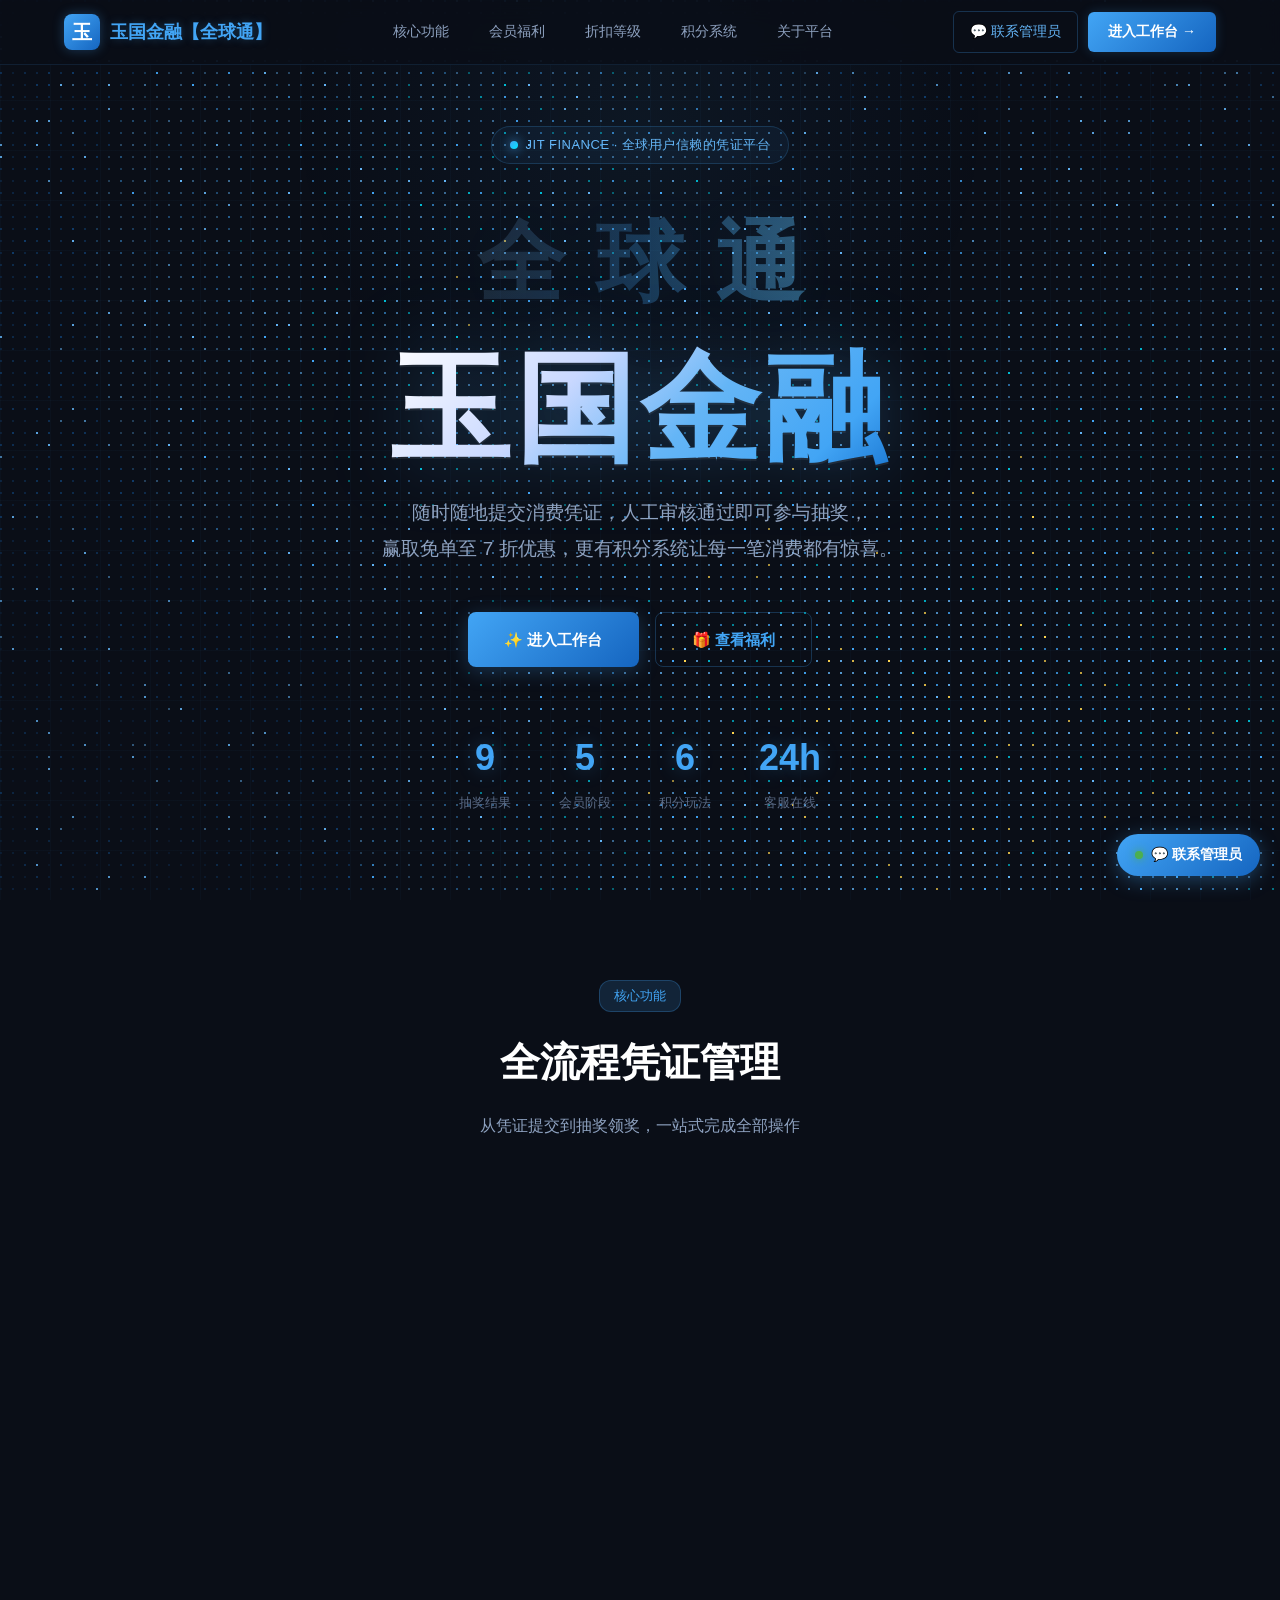
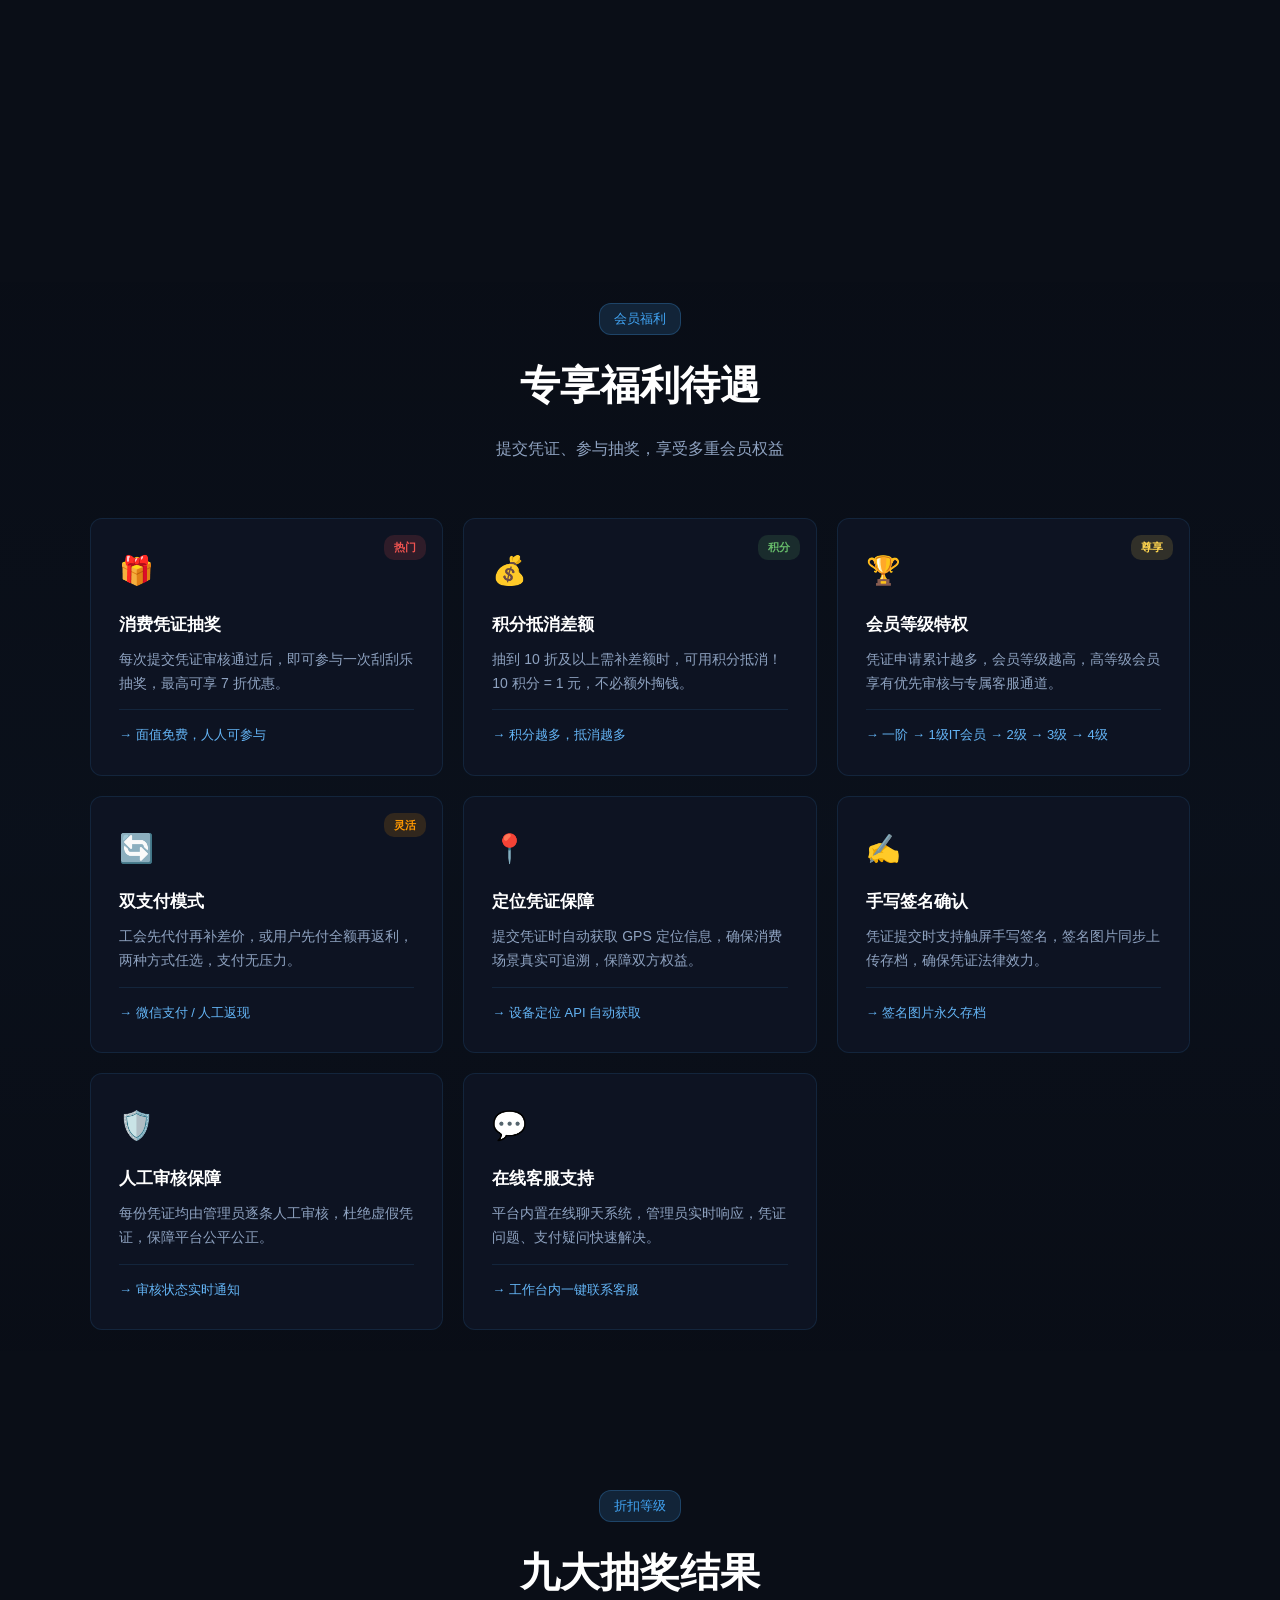
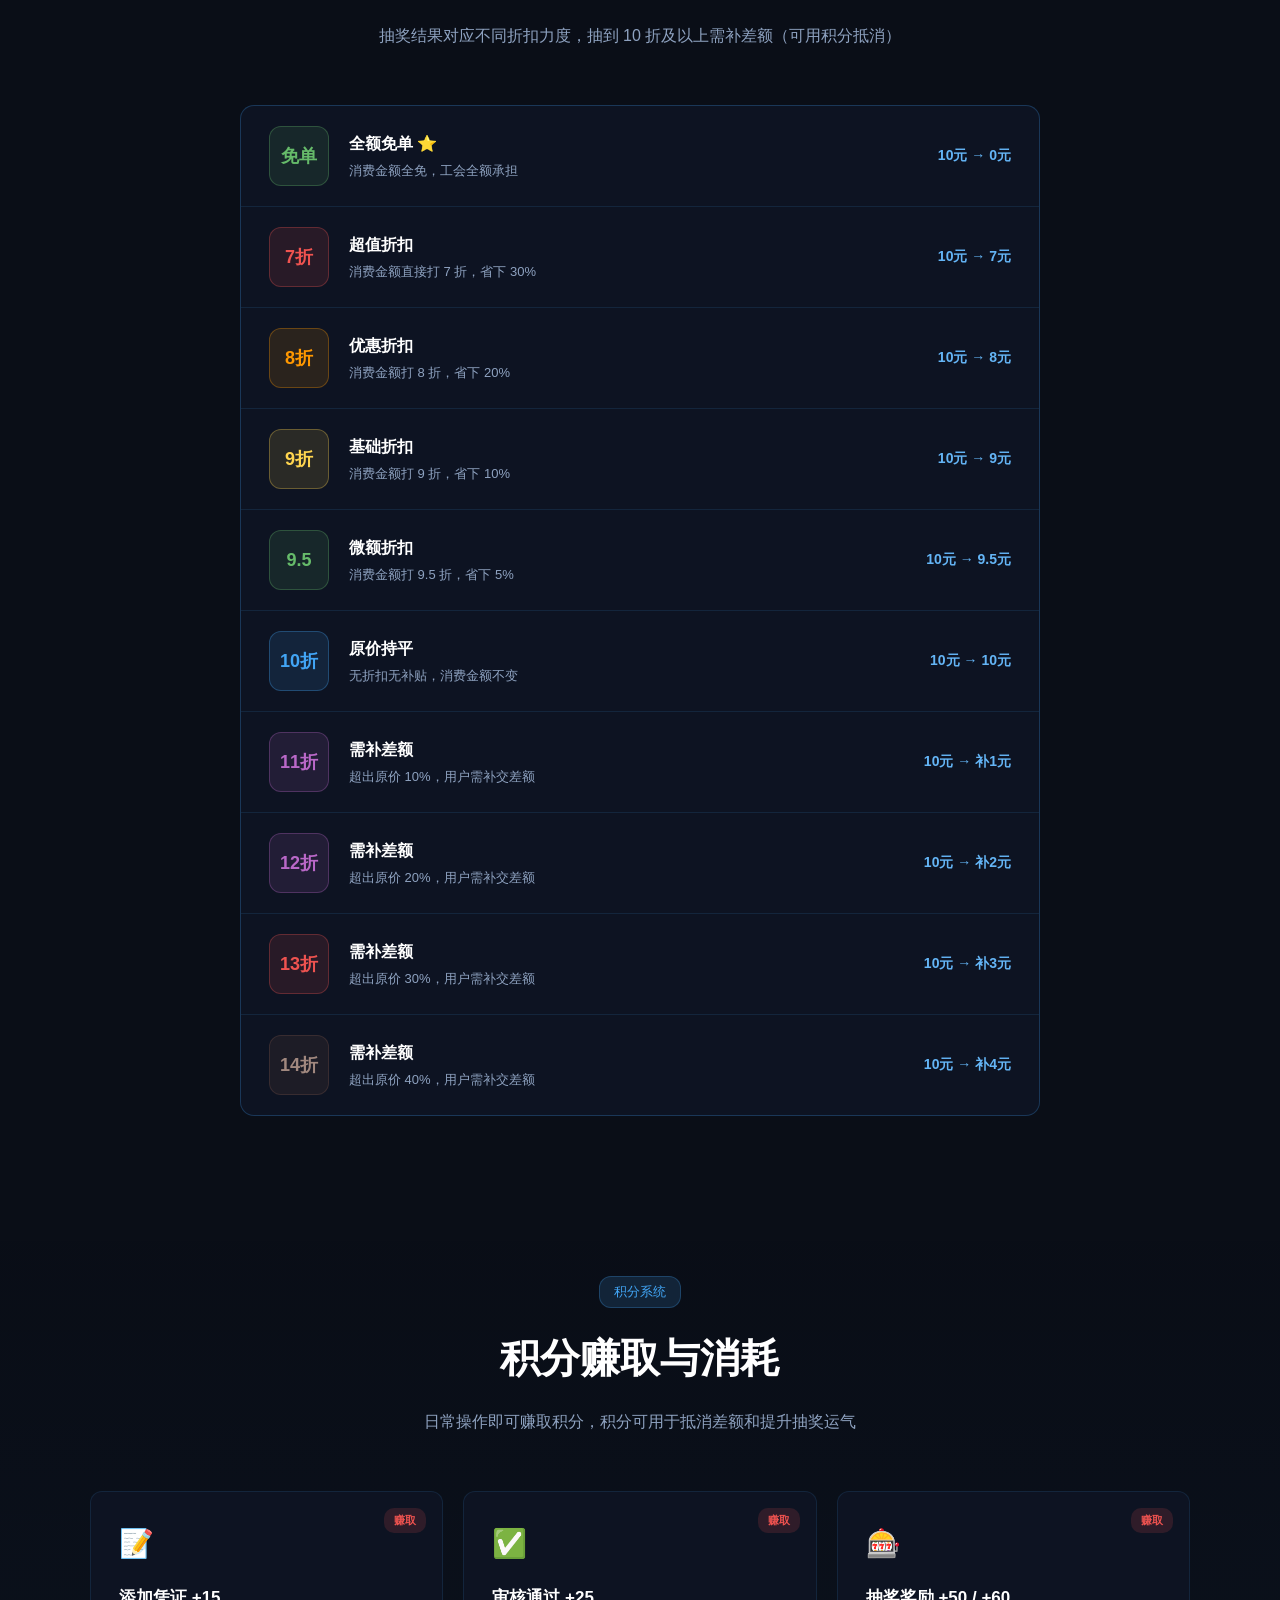
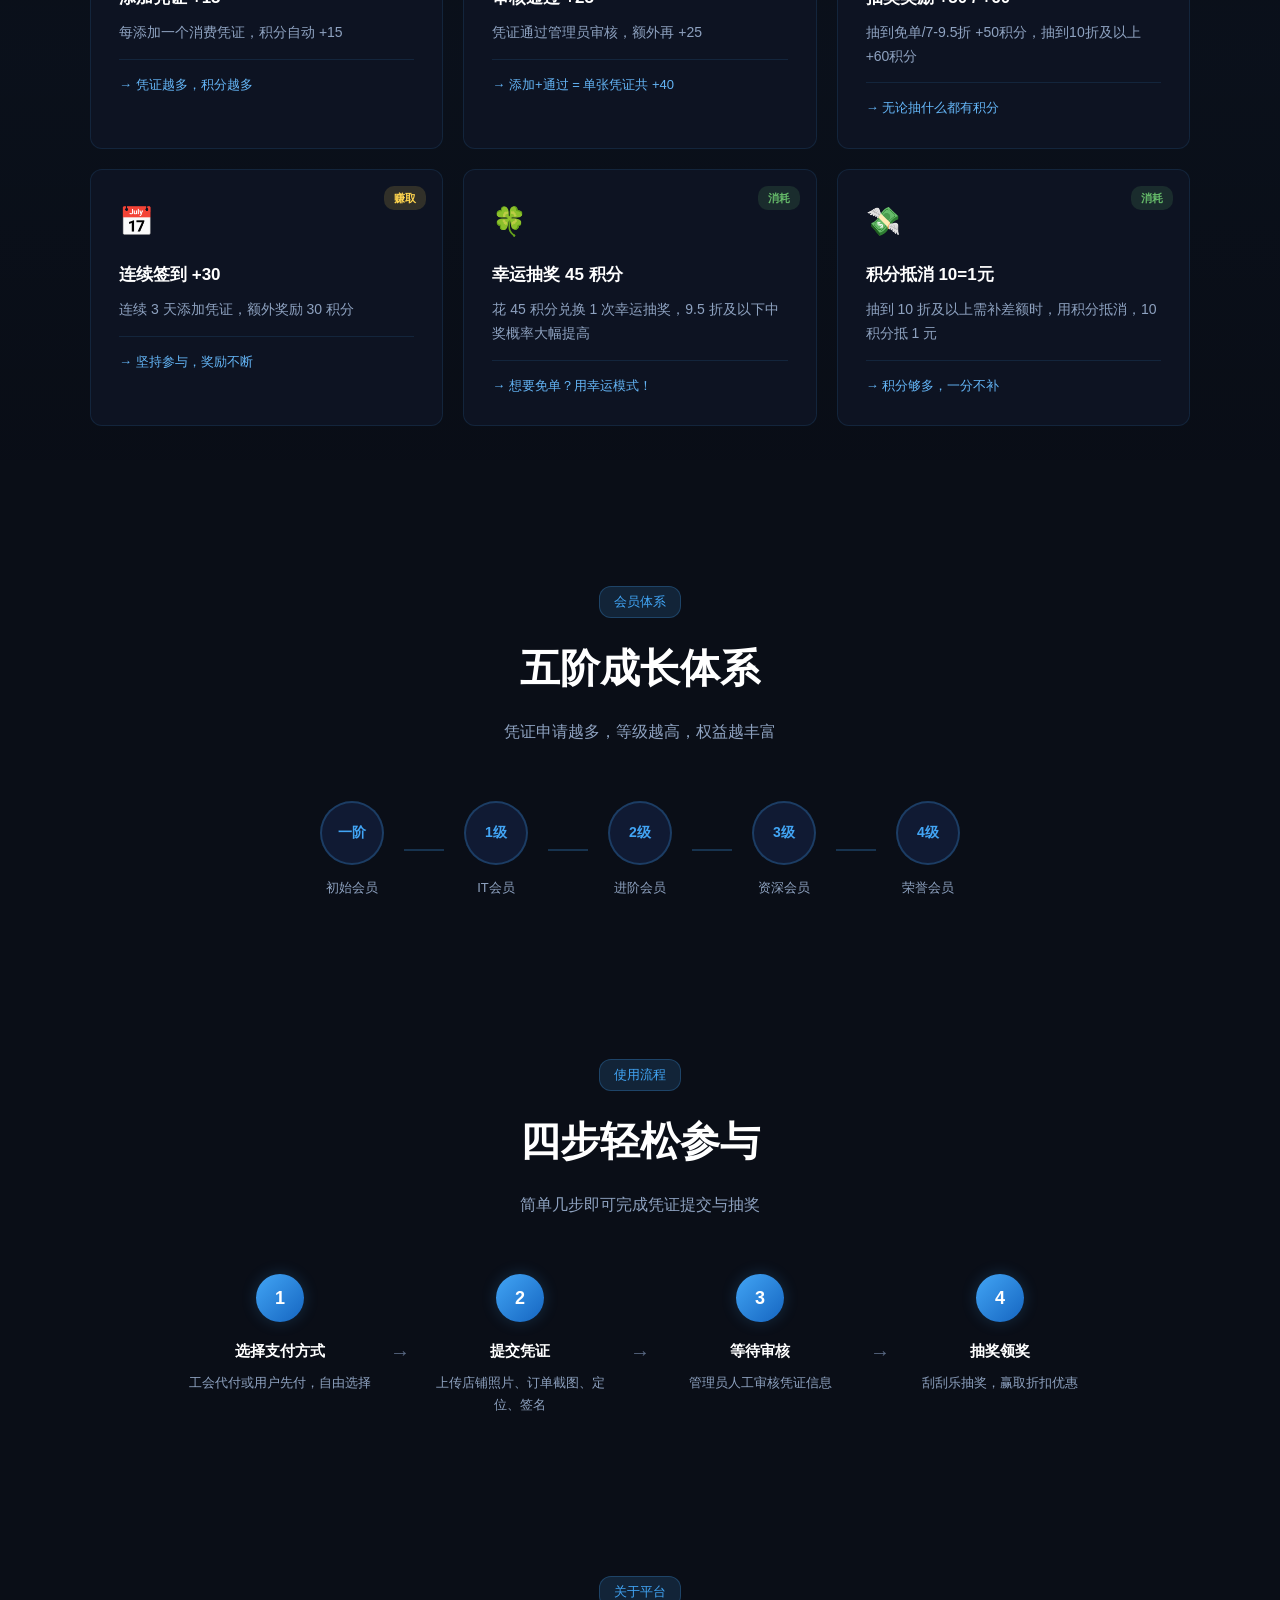
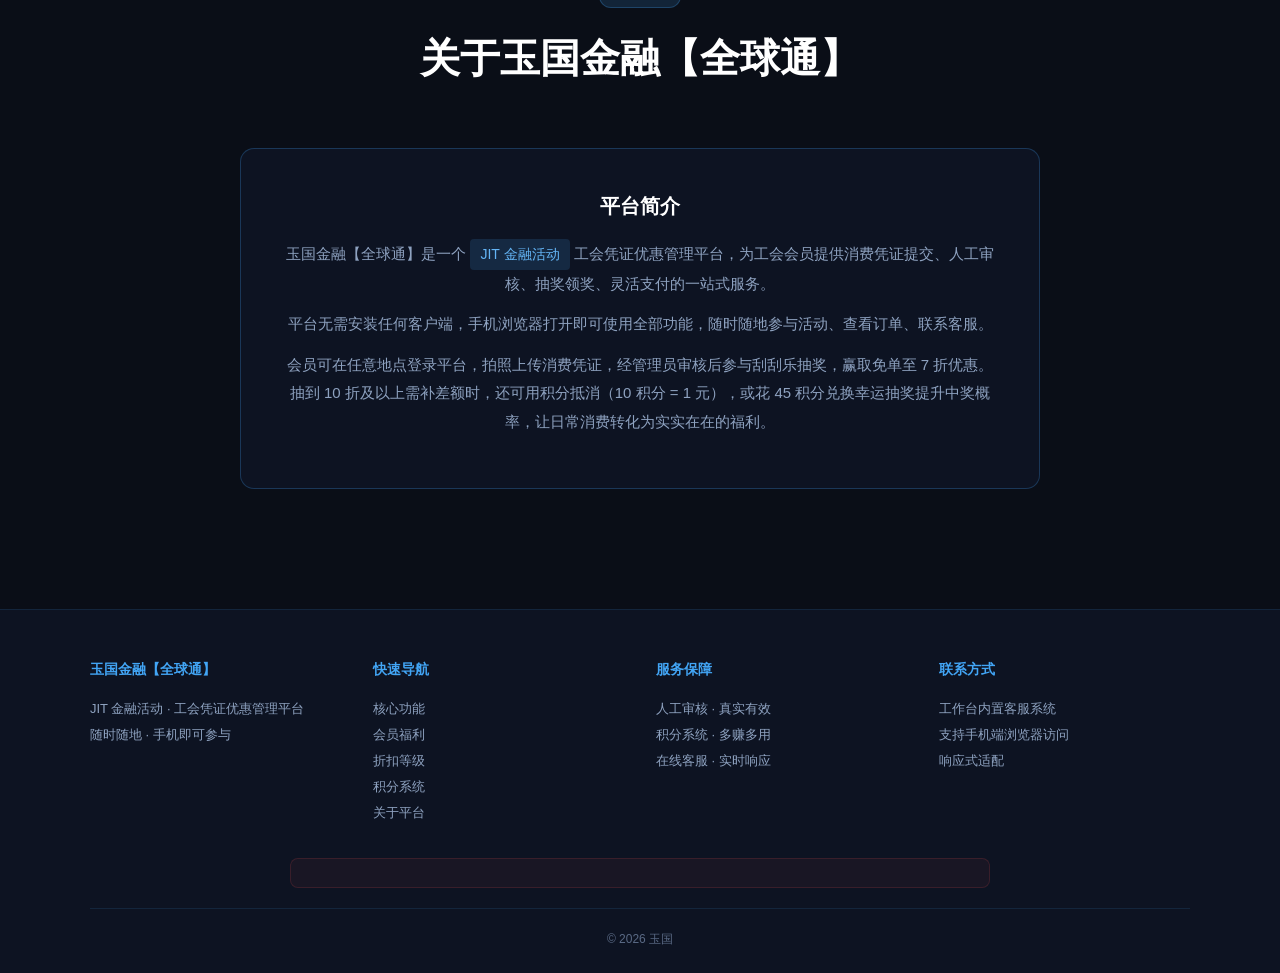
==== index.html @ dc81b116 "接入 Cloudflare Turnstile 人机验证（登录/注册，含管理员登录） - login.html 登录表单与邮箱注册表单渲染 Turnstile Managed 组件，未通过校验不发起请" ====
<!DOCTYPE html>
<html lang="zh-CN">
<head>
<meta charset="UTF-8">
<meta name="viewport" content="width=device-width, initial-scale=1.0">
<title>玉国金融【全球通】 — 工会凭证优惠管理平台</title>
<link rel="icon" type="image/png" href="Logo.png?v=3.5.2">
<style>
*, *::before, *::after { margin: 0; padding: 0; box-sizing: border-box; }
:root {
  --bg-primary: #0a0e17; --bg-card: #0d1322; --bg-card-hover: #111a2e;
  --bg-deep: #101a33; --accent: #42a5f5; --accent-light: #64b5f6;
  --accent-dim: #1a3a5c; --accent-glow: rgba(66,165,245,0.15);
  --text-primary: #e0e7ff; --text-secondary: #8ea2c0; --text-muted: #5a6a85;
  --border: rgba(66,165,245,0.12); --border-strong: rgba(66,165,245,0.25);
  --gold: #ffd54f; --green: #66bb6a; --orange: #ff9800; --red: #ef5350;
}
body { font-family: 'Noto Sans CJK SC','Microsoft YaHei','PingFang SC',sans-serif; background: var(--bg-primary); color: var(--text-primary); line-height: 1.7; overflow-x: hidden; }
.bg-grid { position: fixed; top:0; left:0; width:100%; height:100%; background-image: linear-gradient(rgba(66,165,245,0.03) 1px,transparent 1px),linear-gradient(90deg,rgba(66,165,245,0.03) 1px,transparent 1px); background-size: 50px 50px; pointer-events: none; z-index: 0; }
.bg-glow { position: fixed; top:-20%; left:50%; transform: translateX(-50%); width:800px; height:600px; border-radius:50%; background: radial-gradient(circle,rgba(66,165,245,0.06) 0%,transparent 70%); pointer-events:none; z-index:0; }

.navbar { position: fixed; top:0; left:0; width:100%; z-index:100; background: rgba(10,14,23,0.85); backdrop-filter: blur(12px); border-bottom: 1px solid var(--border); transition: all 0.3s ease; }
.navbar-inner { max-width:1200px; margin:0 auto; padding:0 24px; height:64px; display:flex; align-items:center; justify-content:space-between; }
.navbar-logo { display:flex; align-items:center; gap:10px; text-decoration:none; }
.navbar-logo-icon { width:36px; height:36px; border-radius:8px; background: linear-gradient(135deg,var(--accent),#1565c0); display:flex; align-items:center; justify-content:center; font-size:20px; font-weight:700; color:#fff; box-shadow:0 0 12px rgba(66,165,245,0.3); }
.navbar-logo-text { font-size:18px; font-weight:700; color:var(--accent); text-shadow:0 0 10px rgba(66,165,245,0.3); }
.navbar-links { display:flex; gap:8px; align-items:center; }
.navbar-link { color:var(--text-secondary); text-decoration:none; font-size:14px; padding:8px 16px; border-radius:6px; transition: all 0.2s; }
.navbar-link:hover { color:var(--accent); background:var(--accent-glow); }
.navbar-cta { background:linear-gradient(135deg,var(--accent),#1565c0); color:#fff; text-decoration:none; font-size:14px; font-weight:600; padding:8px 20px; border-radius:6px; transition:all 0.2s; box-shadow:0 0 12px rgba(66,165,245,0.2); }
.navbar-cta:hover { box-shadow:0 0 20px rgba(66,165,245,0.4); transform:translateY(-1px); }

.hero { position:relative; z-index:1; min-height:100vh; display:flex; align-items:center; justify-content:center; text-align:center; padding:100px 24px 60px; overflow:hidden; }
.hero-inner { position:relative; z-index:2; }
/* 点阵 canvas 背景（TRAE 风格） */
.hero-dot-canvas { position:absolute; top:0; left:0; width:100%; height:100%; z-index:1; pointer-events:none; }
.hero-brand-tag { display:inline-flex; align-items:center; gap:8px; background:rgba(66,165,245,0.06); border:1px solid rgba(66,165,245,0.2); padding:7px 18px; border-radius:24px; font-size:13px; color:var(--accent-light); margin-bottom:24px; letter-spacing:0.5px; }
.hero-brand-dot { width:8px; height:8px; border-radius:50%; background:linear-gradient(135deg,#42a5f5,#00e5ff); box-shadow:0 0 12px #42a5f5; animation:brandPulse 1.8s ease-in-out infinite; }
@keyframes brandPulse { 0%,100%{transform:scale(1);opacity:1;} 50%{transform:scale(1.3);opacity:0.6;} }

/* 全球通 三个大字 — 在玉国金融上方 */
.hero-super-title {
  font-size: clamp(42px, 7vw, 88px);
  font-weight: 900;
  letter-spacing: 0.35em;
  margin: 0 0 8px 0;
  background: linear-gradient(90deg,
    rgba(255,255,255,0.08) 0%,
    rgba(66,165,245,0.25) 25%,
    rgba(100,200,255,0.5) 50%,
    rgba(66,165,245,0.25) 75%,
    rgba(255,255,255,0.08) 100%);
  background-size: 200% 100%;
  -webkit-background-clip: text;
  -webkit-text-fill-color: transparent;
  background-clip: text;
  animation: shimmer 4.5s linear infinite;
  filter: drop-shadow(0 0 20px rgba(66,165,245,0.15));
  padding-left: 0.35em;
}
@keyframes shimmer {
  0%   { background-position: 200% 0; }
  100% { background-position: -200% 0; }
}

/* 玉国金融 超大主标题 */
.hero-title {
  font-size: clamp(56px, 10vw, 120px);
  font-weight: 900;
  line-height: 1.05;
  letter-spacing: 0.04em;
  margin: 0 0 24px 0;
  background: linear-gradient(135deg,
    #ffffff 0%,
    #c9d8ff 35%,
    #64b5f6 60%,
    #42a5f5 85%,
    #1976d2 100%);
  -webkit-background-clip: text;
  -webkit-text-fill-color: transparent;
  background-clip: text;
  filter:
    drop-shadow(0 0 35px rgba(66,165,245,0.28))
    drop-shadow(0 2px 0 rgba(255,255,255,0.08));
}
.hero-subtitle { font-size:clamp(15px,1.8vw,19px); color:var(--text-secondary); max-width:680px; margin:0 auto 44px; line-height:1.9; }
.hero-actions { display:flex; gap:16px; justify-content:center; flex-wrap:wrap; }
.btn-primary { background:linear-gradient(135deg,var(--accent),#1565c0); color:#fff; text-decoration:none; font-size:15px; font-weight:600; padding:14px 36px; border-radius:8px; transition:all 0.3s; box-shadow:0 4px 20px rgba(66,165,245,0.25); display:inline-flex; align-items:center; gap:8px; }
.btn-primary:hover { box-shadow:0 4px 30px rgba(66,165,245,0.4); transform:translateY(-2px); }
.btn-secondary { background:transparent; color:var(--accent); text-decoration:none; font-size:15px; font-weight:600; padding:14px 36px; border-radius:8px; border:1px solid var(--border-strong); transition:all 0.3s; display:inline-flex; align-items:center; gap:8px; }
.btn-secondary:hover { background:var(--accent-glow); border-color:var(--accent); }
.hero-stats { display:flex; gap:48px; justify-content:center; margin-top:60px; flex-wrap:wrap; }
.hero-stat { text-align:center; }
.hero-stat-num { font-size:36px; font-weight:800; color:var(--accent); text-shadow:0 0 20px rgba(66,165,245,0.3); }
.hero-stat-label { font-size:13px; color:var(--text-muted); margin-top:4px; }

.section { position:relative; z-index:1; padding:80px 24px; }
.section-inner { max-width:1100px; margin:0 auto; }
.section-header { text-align:center; margin-bottom:56px; }
.section-tag { display:inline-block; font-size:13px; color:var(--accent); background:var(--accent-glow); padding:4px 14px; border-radius:12px; margin-bottom:16px; border:1px solid var(--border-strong); }
.section-title { font-size:clamp(28px,4vw,40px); font-weight:700; color:#fff; margin-bottom:16px; }
.section-desc { font-size:16px; color:var(--text-secondary); max-width:600px; margin:0 auto; }

.features-grid { display:grid; grid-template-columns:repeat(auto-fit,minmax(250px,1fr)); gap:24px; }
.feature-card { background:var(--bg-card); border:1px solid var(--border); border-radius:12px; padding:32px 28px; transition:all 0.3s; position:relative; overflow:hidden; }
.feature-card::before { content:''; position:absolute; top:0; left:0; width:100%; height:2px; background:linear-gradient(90deg,transparent,var(--accent),transparent); opacity:0; transition:opacity 0.3s; }
.feature-card:hover { background:var(--bg-card-hover); border-color:var(--border-strong); transform:translateY(-4px); box-shadow:0 8px 30px rgba(66,165,245,0.1); }
.feature-card:hover::before { opacity:1; }
.feature-icon { width:52px; height:52px; border-radius:12px; background:var(--accent-glow); display:flex; align-items:center; justify-content:center; margin-bottom:20px; font-size:24px; }
.feature-card h3 { font-size:18px; font-weight:600; color:#fff; margin-bottom:10px; }
.feature-card p { font-size:14px; color:var(--text-secondary); line-height:1.7; }

.welfare-section { background:linear-gradient(180deg,transparent,rgba(66,165,245,0.02),transparent); }
.welfare-grid { display:grid; grid-template-columns:repeat(auto-fit,minmax(280px,1fr)); gap:20px; }
.welfare-card { background:var(--bg-card); border:1px solid var(--border); border-radius:12px; padding:28px; position:relative; overflow:hidden; transition:all 0.3s; }
.welfare-card:hover { border-color:var(--accent); transform:translateY(-2px); }
.welfare-card-tag { position:absolute; top:16px; right:16px; font-size:11px; padding:3px 10px; border-radius:10px; font-weight:600; }
.tag-hot { background:rgba(239,83,80,0.15); color:var(--red); }
.tag-new { background:rgba(102,187,106,0.15); color:var(--green); }
.tag-vip { background:rgba(255,213,79,0.15); color:var(--gold); }
.tag-limited { background:rgba(255,152,0,0.15); color:var(--orange); }
.welfare-icon { font-size:28px; margin-bottom:16px; }
.welfare-card h3 { font-size:17px; font-weight:600; color:#fff; margin-bottom:8px; }
.welfare-card p { font-size:14px; color:var(--text-secondary); }
.welfare-detail { margin-top:14px; padding-top:14px; border-top:1px solid var(--border); font-size:13px; color:var(--accent-light); }

.discount-table { background:var(--bg-card); border:1px solid var(--border-strong); border-radius:14px; overflow:hidden; max-width:800px; margin:0 auto; }
.discount-row { display:flex; align-items:center; padding:20px 28px; border-bottom:1px solid var(--border); transition:all 0.2s; }
.discount-row:last-child { border-bottom:none; }
.discount-row:hover { background:var(--bg-card-hover); }
.discount-badge { width:60px; height:60px; border-radius:12px; display:flex; align-items:center; justify-content:center; font-size:18px; font-weight:800; margin-right:20px; flex-shrink:0; }
.badge-7 { background:rgba(239,83,80,0.12); color:#ef5350; border:1px solid rgba(239,83,80,0.3); }
.badge-8 { background:rgba(255,152,0,0.12); color:#ff9800; border:1px solid rgba(255,152,0,0.3); }
.badge-9 { background:rgba(255,213,79,0.12); color:#ffd54f; border:1px solid rgba(255,213,79,0.3); }
.badge-95 { background:rgba(102,187,106,0.12); color:#66bb6a; border:1px solid rgba(102,187,106,0.3); }
.badge-10 { background:rgba(66,165,245,0.12); color:#42a5f5; border:1px solid rgba(66,165,245,0.3); }
.badge-11 { background:rgba(186,104,200,0.12); color:#ba68c8; border:1px solid rgba(186,104,200,0.3); }
.discount-info { flex:1; }
.discount-info h4 { font-size:16px; color:#fff; font-weight:600; }
.discount-info p { font-size:13px; color:var(--text-secondary); margin-top:2px; }
.discount-example { font-size:14px; color:var(--accent-light); font-weight:600; white-space:nowrap; }

.membership-track { display:flex; align-items:center; justify-content:center; gap:0; flex-wrap:wrap; margin-top:40px; }
.member-node { display:flex; flex-direction:column; align-items:center; gap:12px; padding:0 20px; }
.member-circle { width:64px; height:64px; border-radius:50%; background:var(--bg-deep); border:2px solid var(--border-strong); display:flex; align-items:center; justify-content:center; font-size:14px; font-weight:700; color:var(--accent); transition:all 0.3s; }
.member-node:hover .member-circle { border-color:var(--accent); box-shadow:0 0 20px rgba(66,165,245,0.3); }
.member-label { font-size:13px; color:var(--text-secondary); }
.member-line { width:40px; height:2px; background:var(--border-strong); }

.steps-container { display:flex; gap:0; justify-content:center; flex-wrap:wrap; margin-top:40px; }
.step-item { flex:1; min-width:180px; max-width:220px; text-align:center; padding:0 16px; }
.step-num { width:48px; height:48px; border-radius:50%; margin:0 auto 16px; background:linear-gradient(135deg,var(--accent),#1565c0); display:flex; align-items:center; justify-content:center; font-size:18px; font-weight:700; color:#fff; box-shadow:0 0 16px rgba(66,165,245,0.2); }
.step-item h4 { font-size:15px; color:#fff; font-weight:600; margin-bottom:8px; }
.step-item p { font-size:13px; color:var(--text-secondary); }
.step-arrow { display:flex; align-items:center; color:var(--text-muted); font-size:20px; padding-top:14px; }

.about-card { background:var(--bg-card); border:1px solid var(--border-strong); border-radius:14px; padding:40px; max-width:800px; margin:0 auto; text-align:center; }
.about-card h3 { font-size:20px; color:#fff; margin-bottom:16px; }
.about-card p { font-size:15px; color:var(--text-secondary); line-height:1.9; margin-bottom:12px; }
.about-highlight { display:inline-block; background:var(--accent-glow); color:var(--accent-light); padding:2px 10px; border-radius:4px; font-size:14px; }

.footer { position:relative; z-index:1; background:var(--bg-card); border-top:1px solid var(--border); padding:48px 24px 24px; margin-top:40px; }
.footer-inner { max-width:1100px; margin:0 auto; }
.footer-grid { display:grid; grid-template-columns:repeat(auto-fit,minmax(200px,1fr)); gap:32px; margin-bottom:32px; }
.footer-col h4 { font-size:14px; color:var(--accent); margin-bottom:14px; font-weight:600; }
.footer-col p, .footer-col a { font-size:13px; color:var(--text-secondary); text-decoration:none; line-height:2; display:block; transition:color 0.2s; }
.footer-col a:hover { color:var(--accent); }
.footer-bottom { border-top:1px solid var(--border); padding-top:20px; text-align:center; }
.footer-bottom p { font-size:12px; color:var(--text-muted); }
.footer-disclaimer { background:rgba(239,83,80,0.05); border:1px solid rgba(239,83,80,0.15); border-radius:8px; padding:14px 20px; margin:20px auto; max-width:700px; text-align:center; }
.footer-disclaimer p { font-size:12px; color:var(--text-secondary); line-height:1.8; }

@keyframes fadeInUp { from{opacity:0;transform:translateY(30px);} to{opacity:1;transform:translateY(0);} }
.fade-in { animation:fadeInUp 0.8s ease forwards; }
.fade-in-delay-1 { animation:fadeInUp 0.8s ease 0.15s forwards; opacity:0; }
.fade-in-delay-2 { animation:fadeInUp 0.8s ease 0.3s forwards; opacity:0; }
.fade-in-delay-3 { animation:fadeInUp 0.8s ease 0.45s forwards; opacity:0; }

@media (max-width:768px) {
  .navbar-links{display:none;} .hero-stats{gap:28px;} .hero-stat-num{font-size:28px;}
  .steps-container{flex-direction:column;gap:24px;} .step-arrow{display:none;}
  .membership-track{gap:8px;} .member-line{width:20px;}
}

/* ===== 匿名联系管理员（v3.3.7） ===== */
.anon-fab { position:fixed; right:20px; bottom:24px; z-index:900; display:flex; align-items:center; gap:8px; background:linear-gradient(135deg,var(--accent),#1565c0); color:#fff; border:none; border-radius:28px; padding:12px 18px; font-size:14px; font-weight:600; cursor:pointer; box-shadow:0 4px 20px rgba(66,165,245,0.35); transition:all .2s; }
.anon-fab:hover { transform:translateY(-2px); box-shadow:0 6px 26px rgba(66,165,245,0.5); }
.anon-fab-dot { width:8px; height:8px; border-radius:50%; background:#4caf50; box-shadow:0 0 8px #4caf50; animation:anonPulse 1.8s infinite; }
@keyframes anonPulse { 0%,100%{opacity:1;} 50%{opacity:.4;} }
.anon-chat-overlay { position:fixed; right:16px; bottom:84px; z-index:950; width:360px; max-width:calc(100vw - 24px); height:500px; max-height:calc(100vh - 120px); background:var(--bg-card); border:1px solid var(--border-strong); border-radius:16px; box-shadow:0 12px 40px rgba(0,0,0,0.5); display:none; flex-direction:column; overflow:hidden; }
.anon-chat-overlay.open { display:flex; }
.anon-chat-header { display:flex; align-items:center; justify-content:space-between; padding:14px 16px; background:linear-gradient(135deg,var(--accent-dim),#0d1322); border-bottom:1px solid var(--border); }
.anon-chat-title { font-size:15px; font-weight:700; color:var(--accent-light); }
.anon-chat-close { background:none; border:none; color:var(--text-secondary); font-size:20px; cursor:pointer; line-height:1; }
.anon-chat-close:hover { color:#fff; }
.anon-chat-tip { padding:8px 16px; font-size:12px; color:var(--text-muted); background:rgba(66,165,245,0.06); border-bottom:1px solid var(--border); }
.anon-chat-msgs { flex:1; overflow-y:auto; padding:14px; display:flex; flex-direction:column; gap:10px; }
.anon-chat-empty { text-align:center; color:var(--text-muted); font-size:13px; padding:30px 0; }
.anon-chat-msg { display:flex; flex-direction:column; max-width:82%; }
.anon-chat-msg.user { align-self:flex-start; align-items:flex-start; }
.anon-chat-msg.admin { align-self:flex-end; align-items:flex-end; }
.anon-chat-bubble { padding:9px 13px; border-radius:12px; font-size:14px; line-height:1.55; word-break:break-word; }
.anon-chat-msg.user .anon-chat-bubble { background:rgba(66,165,245,0.14); border:1px solid rgba(66,165,245,0.25); color:var(--text-primary); }
.anon-chat-msg.admin .anon-chat-bubble { background:linear-gradient(135deg,var(--accent),#1565c0); color:#fff; }
.anon-chat-time { font-size:11px; color:var(--text-muted); margin-top:3px; }
.anon-chat-img { max-width:200px; max-height:200px; border-radius:8px; display:block; }
.anon-chat-input-row { display:flex; gap:8px; padding:12px; border-top:1px solid var(--border); background:var(--bg-deep); }
.anon-chat-input { flex:1; min-width:0; background:var(--bg-card); border:1px solid var(--border-strong); border-radius:8px; padding:9px 12px; color:var(--text-primary); font-size:14px; outline:none; }
.anon-chat-input:focus { border-color:var(--accent); }
.anon-chat-upload { display:flex; align-items:center; justify-content:center; width:38px; height:38px; border-radius:8px; background:var(--bg-card); border:1px solid var(--border-strong); color:var(--text-secondary); cursor:pointer; font-size:16px; flex-shrink:0; }
.anon-chat-send { background:linear-gradient(135deg,var(--accent),#1565c0); color:#fff; border:none; border-radius:8px; padding:0 16px; font-size:14px; font-weight:600; cursor:pointer; flex-shrink:0; }
.anon-chat-send:disabled { opacity:.5; cursor:not-allowed; }
.anon-chat-loading { text-align:center; color:var(--text-muted); font-size:13px; padding:30px 0; }
</style>
</head>
<body>
<div class="bg-grid"></div>
<div class="bg-glow"></div>

<nav class="navbar">
  <div class="navbar-inner">
    <a href="#" class="navbar-logo">
      <div class="navbar-logo-icon">玉</div>
      <span class="navbar-logo-text">玉国金融【全球通】</span>
    </a>
    <div class="navbar-links">
      <a href="#features" class="navbar-link">核心功能</a>
      <a href="#welfare" class="navbar-link">会员福利</a>
      <a href="#discount" class="navbar-link">折扣等级</a>
      <a href="#points" class="navbar-link">积分系统</a>
      <a href="#about" class="navbar-link">关于平台</a>
    </div>
    <div style="display:flex;align-items:center;gap:10px;">
      <a href="javascript:void(0)" class="navbar-link" id="btnAnonChat" style="color:var(--accent-light);border:1px solid rgba(66,165,245,0.25);border-radius:6px;">💬 联系管理员</a>
      <a href="work" class="navbar-cta">进入工作台 →</a>
    </div>
  </div>
</nav>

<section class="hero">
  <!-- TRAE 风格像素点阵背景 -->
  <canvas id="heroDotCanvas" class="hero-dot-canvas"></canvas>

  <div class="hero-inner">
    <div class="hero-brand-tag fade-in">
      <span class="hero-brand-dot"></span>
      <span>JIT FINANCE · 全球用户信赖的凭证平台</span>
    </div>
    <h2 class="hero-super-title fade-in-delay-1">全球通</h2>
    <h1 class="hero-title fade-in-delay-1">玉国金融</h1>
    <p class="hero-subtitle fade-in-delay-2">
      随时随地提交消费凭证，人工审核通过即可参与抽奖，<br>
      赢取免单至 7 折优惠，更有积分系统让每一笔消费都有惊喜。
    </p>
    <div class="hero-actions fade-in-delay-3">
      <a href="work" class="btn-primary">✨ 进入工作台</a>
      <a href="#welfare" class="btn-secondary">🎁 查看福利</a>
    </div>
    <div class="hero-stats fade-in-delay-3">
      <div class="hero-stat"><div class="hero-stat-num">9</div><div class="hero-stat-label">抽奖结果</div></div>
      <div class="hero-stat"><div class="hero-stat-num">5</div><div class="hero-stat-label">会员阶段</div></div>
      <div class="hero-stat"><div class="hero-stat-num">6</div><div class="hero-stat-label">积分玩法</div></div>
      <div class="hero-stat"><div class="hero-stat-num">24h</div><div class="hero-stat-label">客服在线</div></div>
    </div>
  </div>
</section>

<section class="section" id="features">
  <div class="section-inner">
    <div class="section-header">
      <span class="section-tag">核心功能</span>
      <h2 class="section-title">全流程凭证管理</h2>
      <p class="section-desc">从凭证提交到抽奖领奖，一站式完成全部操作</p>
    </div>
    <div class="features-grid">
      <div class="feature-card"><div class="feature-icon">📸</div><h3>凭证上传</h3><p>支持拍照上传店铺照片、商品订单截图，同步获取手机定位信息，手写签名确认，一键提交审核。</p></div>
      <div class="feature-card"><div class="feature-icon">✅</div><h3>人工审核</h3><p>每一份凭证由管理员人工审核，确保信息真实有效。审核通过后自动获得抽奖资格。</p></div>
      <div class="feature-card"><div class="feature-icon">🎰</div><h3>刮刮乐抽奖</h3><p>仿实体彩票刮刮乐交互体验，刮开涂层匹配号码，赢取免单至 7 折优惠，抽到高折还有积分补偿。</p></div>
      <div class="feature-card"><div class="feature-icon">💳</div><h3>灵活支付</h3><p>两种支付方式自由选择：工会先代付再补差价，或用户先付全额再获返利，满足不同场景需求。</p></div>
      <div class="feature-card"><div class="feature-icon">📊</div><h3>订单管理</h3><p>分页查看全部凭证订单，实时跟踪审核状态、中奖折扣、支付进度，历史单据分类清晰可查。</p></div>
      <div class="feature-card"><div class="feature-icon">📈</div><h3>会员成长</h3><p>从一阶到 4 级会员，凭证申请越多等级越高，实时进度条可视化展示成长轨迹。</p></div>
    </div>
  </div>
</section>

<section class="section welfare-section" id="welfare">
  <div class="section-inner">
    <div class="section-header">
      <span class="section-tag">会员福利</span>
      <h2 class="section-title">专享福利待遇</h2>
      <p class="section-desc">提交凭证、参与抽奖，享受多重会员权益</p>
    </div>
    <div class="welfare-grid">
      <div class="welfare-card">
        <span class="welfare-card-tag tag-hot">热门</span>
        <div class="welfare-icon">🎁</div>
        <h3>消费凭证抽奖</h3>
        <p>每次提交凭证审核通过后，即可参与一次刮刮乐抽奖，最高可享 7 折优惠。</p>
        <div class="welfare-detail">→ 面值免费，人人可参与</div>
      </div>
      <div class="welfare-card">
        <span class="welfare-card-tag tag-new">积分</span>
        <div class="welfare-icon">💰</div>
        <h3>积分抵消差额</h3>
        <p>抽到 10 折及以上需补差额时，可用积分抵消！10 积分 = 1 元，不必额外掏钱。</p>
        <div class="welfare-detail">→ 积分越多，抵消越多</div>
      </div>
      <div class="welfare-card">
        <span class="welfare-card-tag tag-vip">尊享</span>
        <div class="welfare-icon">🏆</div>
        <h3>会员等级特权</h3>
        <p>凭证申请累计越多，会员等级越高，高等级会员享有优先审核与专属客服通道。</p>
        <div class="welfare-detail">→ 一阶 → 1级IT会员 → 2级 → 3级 → 4级</div>
      </div>
      <div class="welfare-card">
        <span class="welfare-card-tag tag-limited">灵活</span>
        <div class="welfare-icon">🔄</div>
        <h3>双支付模式</h3>
        <p>工会先代付再补差价，或用户先付全额再返利，两种方式任选，支付无压力。</p>
        <div class="welfare-detail">→ 微信支付 / 人工返现</div>
      </div>
      <div class="welfare-card">
        <div class="welfare-icon">📍</div>
        <h3>定位凭证保障</h3>
        <p>提交凭证时自动获取 GPS 定位信息，确保消费场景真实可追溯，保障双方权益。</p>
        <div class="welfare-detail">→ 设备定位 API 自动获取</div>
      </div>
      <div class="welfare-card">
        <div class="welfare-icon">✍️</div>
        <h3>手写签名确认</h3>
        <p>凭证提交时支持触屏手写签名，签名图片同步上传存档，确保凭证法律效力。</p>
        <div class="welfare-detail">→ 签名图片永久存档</div>
      </div>
      <div class="welfare-card">
        <div class="welfare-icon">🛡️</div>
        <h3>人工审核保障</h3>
        <p>每份凭证均由管理员逐条人工审核，杜绝虚假凭证，保障平台公平公正。</p>
        <div class="welfare-detail">→ 审核状态实时通知</div>
      </div>
      <div class="welfare-card">
        <div class="welfare-icon">💬</div>
        <h3>在线客服支持</h3>
        <p>平台内置在线聊天系统，管理员实时响应，凭证问题、支付疑问快速解决。</p>
        <div class="welfare-detail">→ 工作台内一键联系客服</div>
      </div>
    </div>
  </div>
</section>

<section class="section" id="discount">
  <div class="section-inner">
    <div class="section-header">
      <span class="section-tag">折扣等级</span>
      <h2 class="section-title">九大抽奖结果</h2>
      <p class="section-desc">抽奖结果对应不同折扣力度，抽到 10 折及以上需补差额（可用积分抵消）</p>
    </div>
    <div class="discount-table">
      <div class="discount-row"><div class="discount-badge badge-7" style="background:rgba(102,187,106,0.12);color:#66bb6a;border:1px solid rgba(102,187,106,0.3);">免单</div><div class="discount-info"><h4>全额免单 ⭐</h4><p>消费金额全免，工会全额承担</p></div><div class="discount-example">10元 → 0元</div></div>
      <div class="discount-row"><div class="discount-badge badge-7">7折</div><div class="discount-info"><h4>超值折扣</h4><p>消费金额直接打 7 折，省下 30%</p></div><div class="discount-example">10元 → 7元</div></div>
      <div class="discount-row"><div class="discount-badge badge-8">8折</div><div class="discount-info"><h4>优惠折扣</h4><p>消费金额打 8 折，省下 20%</p></div><div class="discount-example">10元 → 8元</div></div>
      <div class="discount-row"><div class="discount-badge badge-9">9折</div><div class="discount-info"><h4>基础折扣</h4><p>消费金额打 9 折，省下 10%</p></div><div class="discount-example">10元 → 9元</div></div>
      <div class="discount-row"><div class="discount-badge badge-95">9.5</div><div class="discount-info"><h4>微额折扣</h4><p>消费金额打 9.5 折，省下 5%</p></div><div class="discount-example">10元 → 9.5元</div></div>
      <div class="discount-row"><div class="discount-badge badge-10">10折</div><div class="discount-info"><h4>原价持平</h4><p>无折扣无补贴，消费金额不变</p></div><div class="discount-example">10元 → 10元</div></div>
      <div class="discount-row"><div class="discount-badge badge-11">11折</div><div class="discount-info"><h4>需补差额</h4><p>超出原价 10%，用户需补交差额</p></div><div class="discount-example">10元 → 补1元</div></div>
      <div class="discount-row"><div class="discount-badge badge-11" style="background:rgba(186,104,200,0.12);color:#ba68c8;border:1px solid rgba(186,104,200,0.3);">12折</div><div class="discount-info"><h4>需补差额</h4><p>超出原价 20%，用户需补交差额</p></div><div class="discount-example">10元 → 补2元</div></div>
      <div class="discount-row"><div class="discount-badge badge-11" style="background:rgba(239,83,80,0.12);color:#ef5350;border:1px solid rgba(239,83,80,0.3);">13折</div><div class="discount-info"><h4>需补差额</h4><p>超出原价 30%，用户需补交差额</p></div><div class="discount-example">10元 → 补3元</div></div>
      <div class="discount-row"><div class="discount-badge badge-11" style="background:rgba(121,85,72,0.15);color:#a1887f;border:1px solid rgba(121,85,72,0.3);">14折</div><div class="discount-info"><h4>需补差额</h4><p>超出原价 40%，用户需补交差额</p></div><div class="discount-example">10元 → 补4元</div></div>
    </div>
  </div>
</section>

<section class="section welfare-section" id="points">
  <div class="section-inner">
    <div class="section-header">
      <span class="section-tag">积分系统</span>
      <h2 class="section-title">积分赚取与消耗</h2>
      <p class="section-desc">日常操作即可赚取积分，积分可用于抵消差额和提升抽奖运气</p>
    </div>
    <div class="welfare-grid">
      <div class="welfare-card">
        <span class="welfare-card-tag tag-hot">赚取</span>
        <div class="welfare-icon">📝</div>
        <h3>添加凭证 +15</h3>
        <p>每添加一个消费凭证，积分自动 +15</p>
        <div class="welfare-detail">→ 凭证越多，积分越多</div>
      </div>
      <div class="welfare-card">
        <span class="welfare-card-tag tag-hot">赚取</span>
        <div class="welfare-icon">✅</div>
        <h3>审核通过 +25</h3>
        <p>凭证通过管理员审核，额外再 +25</p>
        <div class="welfare-detail">→ 添加+通过 = 单张凭证共 +40</div>
      </div>
      <div class="welfare-card">
        <span class="welfare-card-tag tag-hot">赚取</span>
        <div class="welfare-icon">🎰</div>
        <h3>抽奖奖励 +50 / +60</h3>
        <p>抽到免单/7-9.5折 +50积分，抽到10折及以上 +60积分</p>
        <div class="welfare-detail">→ 无论抽什么都有积分</div>
      </div>
      <div class="welfare-card">
        <span class="welfare-card-tag tag-vip">赚取</span>
        <div class="welfare-icon">📅</div>
        <h3>连续签到 +30</h3>
        <p>连续 3 天添加凭证，额外奖励 30 积分</p>
        <div class="welfare-detail">→ 坚持参与，奖励不断</div>
      </div>
      <div class="welfare-card">
        <span class="welfare-card-tag tag-new">消耗</span>
        <div class="welfare-icon">🍀</div>
        <h3>幸运抽奖 45 积分</h3>
        <p>花 45 积分兑换 1 次幸运抽奖，9.5 折及以下中奖概率大幅提高</p>
        <div class="welfare-detail">→ 想要免单？用幸运模式！</div>
      </div>
      <div class="welfare-card">
        <span class="welfare-card-tag tag-new">消耗</span>
        <div class="welfare-icon">💸</div>
        <h3>积分抵消 10=1元</h3>
        <p>抽到 10 折及以上需补差额时，用积分抵消，10 积分抵 1 元</p>
        <div class="welfare-detail">→ 积分够多，一分不补</div>
      </div>
    </div>
  </div>
</section>

<section class="section">
  <div class="section-inner">
    <div class="section-header">
      <span class="section-tag">会员体系</span>
      <h2 class="section-title">五阶成长体系</h2>
      <p class="section-desc">凭证申请越多，等级越高，权益越丰富</p>
    </div>
    <div class="membership-track">
      <div class="member-node"><div class="member-circle">一阶</div><span class="member-label">初始会员</span></div>
      <div class="member-line"></div>
      <div class="member-node"><div class="member-circle">1级</div><span class="member-label">IT会员</span></div>
      <div class="member-line"></div>
      <div class="member-node"><div class="member-circle">2级</div><span class="member-label">进阶会员</span></div>
      <div class="member-line"></div>
      <div class="member-node"><div class="member-circle">3级</div><span class="member-label">资深会员</span></div>
      <div class="member-line"></div>
      <div class="member-node"><div class="member-circle">4级</div><span class="member-label">荣誉会员</span></div>
    </div>
  </div>
</section>

<section class="section">
  <div class="section-inner">
    <div class="section-header">
      <span class="section-tag">使用流程</span>
      <h2 class="section-title">四步轻松参与</h2>
      <p class="section-desc">简单几步即可完成凭证提交与抽奖</p>
    </div>
    <div class="steps-container">
      <div class="step-item"><div class="step-num">1</div><h4>选择支付方式</h4><p>工会代付或用户先付，自由选择</p></div>
      <div class="step-arrow">→</div>
      <div class="step-item"><div class="step-num">2</div><h4>提交凭证</h4><p>上传店铺照片、订单截图、定位、签名</p></div>
      <div class="step-arrow">→</div>
      <div class="step-item"><div class="step-num">3</div><h4>等待审核</h4><p>管理员人工审核凭证信息</p></div>
      <div class="step-arrow">→</div>
      <div class="step-item"><div class="step-num">4</div><h4>抽奖领奖</h4><p>刮刮乐抽奖，赢取折扣优惠</p></div>
    </div>
  </div>
</section>

<section class="section" id="about">
  <div class="section-inner">
    <div class="section-header">
      <span class="section-tag">关于平台</span>
      <h2 class="section-title">关于玉国金融【全球通】</h2>
    </div>
    <div class="about-card">
      <h3>平台简介</h3>
      <p>玉国金融【全球通】是一个 <span class="about-highlight">JIT 金融活动</span> 工会凭证优惠管理平台，为工会会员提供消费凭证提交、人工审核、抽奖领奖、灵活支付的一站式服务。</p>
      <p>平台无需安装任何客户端，手机浏览器打开即可使用全部功能，随时随地参与活动、查看订单、联系客服。</p>
      <p>会员可在任意地点登录平台，拍照上传消费凭证，经管理员审核后参与刮刮乐抽奖，赢取免单至 7 折优惠。抽到 10 折及以上需补差额时，还可用积分抵消（10 积分 = 1 元），或花 45 积分兑换幸运抽奖提升中奖概率，让日常消费转化为实实在在的福利。</p>
    </div>
  </div>
</section>

<footer class="footer">
  <div class="footer-inner">
    <div class="footer-grid">
      <div class="footer-col"><h4>玉国金融【全球通】</h4><p>JIT 金融活动 · 工会凭证优惠管理平台</p><p>随时随地 · 手机即可参与</p></div>
      <div class="footer-col"><h4>快速导航</h4><a href="#features">核心功能</a><a href="#welfare">会员福利</a><a href="#discount">折扣等级</a><a href="#points">积分系统</a><a href="#about">关于平台</a></div>
      <div class="footer-col"><h4>服务保障</h4><p>人工审核 · 真实有效</p><p>积分系统 · 多赚多用</p><p>在线客服 · 实时响应</p></div>
      <div class="footer-col"><h4>联系方式</h4><p>工作台内置客服系统</p><p>支持手机端浏览器访问</p><p>响应式适配</p></div>
    </div>
    <div class="footer-disclaimer">
      <p></p>
    </div>
    <div class="footer-bottom"><p>© 2026 玉国</p></div>
  </div>
</footer>

<script>
// ===== 页面路由白名单（自动统计合法页面）=====
(function() {
  var PATH_WHITELIST = [
    "/", "/index", "/index.html",
    "/work", "/work.html",
    "/AdMiN_AdMiN", "/AdMiN_AdMiN.html",
    "/login", "/login.html",
    "/404", "/404.html",
    "/farm", "/farm.html"
  ];
  var STATIC_RE = /\.(css|js|png|jpg|jpeg|gif|svg|ico|json|xml|txt|woff|woff2|ttf|eot|webp|mp4|webm|wasm|map|avif)$/i;

  var path = window.location.pathname;
  var normalized = path.replace(/\/$/, '') || '/';

  // 1. 自动去除 URL 中的 .html 后缀
  if (path.endsWith('.html')) {
    var cleanPath = path.replace(/\.html$/, '');
    window.history.replaceState({}, document.title,
      window.location.origin + cleanPath + window.location.search + window.location.hash);
    normalized = cleanPath.replace(/\/$/, '') || '/';
  }

  // 2. 白名单检测：静态资源放行；页面路径不在白名单则跳回首页
  if (STATIC_RE.test(path)) return;
  if (PATH_WHITELIST.indexOf(normalized) === -1 && PATH_WHITELIST.indexOf(path) === -1) {
    window.location.replace("/");
  }
})();
window.addEventListener('scroll', function() {
  var navbar = document.querySelector('.navbar');
  navbar.style.background = window.scrollY > 50 ? 'rgba(10,14,23,0.95)' : 'rgba(10,14,23,0.85)';
});
document.querySelectorAll('a[href^="#"]').forEach(function(anchor) {
  anchor.addEventListener('click', function(e) {
    var target = document.querySelector(this.getAttribute('href'));
    if (target) { e.preventDefault(); target.scrollIntoView({ behavior:'smooth', block:'start' }); }
  });
});
var observer = new IntersectionObserver(function(entries) {
  entries.forEach(function(entry) {
    if (entry.isIntersecting) { entry.target.style.opacity = '1'; entry.target.style.transform = 'translateY(0)'; }
  });
}, { threshold: 0.1 });
document.querySelectorAll('.feature-card, .welfare-card, .discount-row, .step-item').forEach(function(el) {
  el.style.opacity = '0'; el.style.transform = 'translateY(30px)'; el.style.transition = 'all 0.6s ease';
  observer.observe(el);
});

// ========= TRAE 风格：像素点阵渐变呼吸背景 =========
(function() {
  var canvas = document.getElementById("heroDotCanvas");
  if (!canvas) return;
  var ctx = canvas.getContext("2d");
  var DPR = Math.min(window.devicePixelRatio || 1, 2);
  var dots = [];
  var W = 0, H = 0, COLS = 0, ROWS = 0;
  var SPACING = 12; // 像素点间距（越小越密）
  var SIZE = 2;     // 像素点大小
  var TIME = 0;

  function resize() {
    var rect = canvas.getBoundingClientRect();
    W = rect.width;
    H = rect.height;
    canvas.width = W * DPR;
    canvas.height = H * DPR;
    canvas.style.width = W + "px";
    canvas.style.height = H + "px";
    ctx.setTransform(DPR, 0, 0, DPR, 0, 0);

    COLS = Math.ceil(W / SPACING) + 2;
    ROWS = Math.ceil(H / SPACING) + 2;
    dots = [];
    // 预生成每个点：位置 + 独立相位（像 trae 一样有些点会亮）
    for (var r = 0; r < ROWS; r++) {
      for (var c = 0; c < COLS; c++) {
        dots.push({
          x: c * SPACING,
          y: r * SPACING,
          phase: Math.random() * Math.PI * 2, // 呼吸相位
          speed: 0.3 + Math.random() * 0.7,    // 呼吸速度
          base: Math.random(),                 // 基础亮度概率（让大部分点暗，少部分亮，像 trae 那样有像素画感）
          cluster: Math.random() < 0.08        // 是否属于高亮聚集块（约 8%）
        });
      }
    }
  }

  // 颜色系：从 trae 的绿改到玉国金融的蓝，也加一些青/金高光点
  var COLORS = [
    { r: 66,  g: 165, b: 245 }, // 主蓝色
    { r: 100, g: 181, b: 246 }, // 浅蓝
    { r: 25,  g: 118, b: 210 }, // 深蓝
    { r: 0,   g: 188, b: 212 }, // 青色点缀
    { r: 255, g: 213, b: 79  }  // 金色点缀（极少）
  ];

  function draw() {
    TIME += 0.01;
    ctx.clearRect(0, 0, W, H);
    // 做一个整体的渐变光斑（类似 trae 中的绿色云团）
    var glowX = W * 0.7 + Math.sin(TIME * 0.5) * W * 0.1;
    var glowY = H * 0.7 + Math.cos(TIME * 0.3) * H * 0.1;
    var glowX2 = W * 0.3 + Math.cos(TIME * 0.4) * W * 0.08;
    var glowY2 = H * 0.3 + Math.sin(TIME * 0.35) * H * 0.08;

    for (var i = 0; i < dots.length; i++) {
      var d = dots[i];
      // 呼吸值：0 ~ 1 的平滑曲线
      var breath = 0.5 + 0.5 * Math.sin(TIME * (1 + d.speed) + d.phase);
      // 到两个光斑的距离 → 0~1 权重
      var dx1 = d.x - glowX, dy1 = d.y - glowY;
      var dist1 = Math.sqrt(dx1*dx1 + dy1*dy1) / (Math.min(W, H));
      var w1 = Math.max(0, 1 - dist1 * 1.2);
      var dx2 = d.x - glowX2, dy2 = d.y - glowY2;
      var dist2 = Math.sqrt(dx2*dx2 + dy2*dy2) / (Math.min(W, H));
      var w2 = Math.max(0, 1 - dist2 * 1.5);
      var glow = Math.max(w1 * 0.9, w2 * 0.6);
      // 基础亮度：cluster 点偏亮，普通点看 base 概率 + 呼吸
      var baseAlpha = d.cluster ? (0.35 + 0.45 * breath) : (0.08 + 0.25 * d.base * breath);
      var alpha = Math.min(1, baseAlpha + glow * 0.85);
      if (alpha < 0.02) continue;

      // 选择颜色：光斑处越亮 → 偏向主蓝 / 金色点缀
      var ci = 0;
      var r = Math.random();
      if (glow > 0.55 && r < 0.04) ci = 4;                // 金色极少
      else if (glow > 0.35 && r < 0.12) ci = 3;           // 青色点缀
      else if (glow > 0.2) ci = (r < 0.5) ? 0 : 1;
      else ci = d.cluster ? 1 : 2;
      var col = COLORS[ci];
      ctx.fillStyle = "rgba(" + col.r + "," + col.g + "," + col.b + "," + alpha.toFixed(3) + ")";
      ctx.fillRect(d.x, d.y, SIZE, SIZE);
    }
    requestAnimationFrame(draw);
  }

  // 初始化 + 窗口响应
  resize();
  window.addEventListener("resize", function() {
    clearTimeout(resize._t);
    resize._t = setTimeout(resize, 150);
  });
  draw();
})();
</script>
<!-- ===== 匿名联系管理员：悬浮入口 + 聊天面板 ===== -->
<button class="anon-fab" id="btnAnonFab" type="button"><span class="anon-fab-dot"></span>💬 联系管理员</button>

<div class="anon-chat-overlay" id="anonChatOverlay">
  <div class="anon-chat-header">
    <span class="anon-chat-title">💬 联系管理员</span>
    <button class="anon-chat-close" id="anonChatClose" type="button">&times;</button>
  </div>
  <div class="anon-chat-tip">当前为匿名会话，所有访客共用「匿名」身份与管理员沟通</div>
  <div class="anon-chat-msgs" id="anonChatMsgs"><div class="anon-chat-loading">加载聊天记录中...</div></div>
  <div class="anon-chat-input-row">
    <label class="anon-chat-upload" id="anonChatImageBtn" title="发送图片">
      <input type="file" accept="image/*" id="anonChatImageInput" style="display:none;">
      📷
    </label>
    <input type="text" class="anon-chat-input" id="anonChatInput" placeholder="输入消息...">
    <button class="anon-chat-send" id="anonChatSend" type="button">发送</button>
  </div>
</div>

<script src="js/config.js?v=3.5.0"></script>
<script src="js/api.js?v=3.5.7"></script>
<script>
// ===== 匿名联系管理员（所有访客共用「匿名」身份） =====
(function() {
  var ANON_USER = "匿名";
  var overlay, msgs, input, sendBtn, closeBtn, imgInput, timer = null;

  var _escapeHtml = function(str) {
    if (!str) return "";
    return String(str).replace(/&/g, "&amp;").replace(/</g, "&lt;").replace(/>/g, "&gt;").replace(/"/g, "&quot;");
  };

  var _fmtTime = function(t) {
    try {
      var d = new Date(t);
      if (isNaN(d.getTime())) return "";
      var now = new Date();
      var pad = function(n) { return n < 10 ? "0" + n : String(n); };
      var hm = pad(d.getHours()) + ":" + pad(d.getMinutes());
      if (d.toDateString() === now.toDateString()) return hm;
      return pad(d.getMonth() + 1) + "-" + pad(d.getDate()) + " " + hm;
    } catch (e) { return ""; }
  };

  var renderMessages = function() {
    msgs.innerHTML = '<div class="anon-chat-loading">加载聊天记录中...</div>';
    JITApi.getChatMessages(ANON_USER).then(function(list) {
      if (!list || list.length === 0) {
        msgs.innerHTML = '<div class="anon-chat-empty">暂无消息，发一句试试吧，管理员会尽快回复</div>';
        return;
      }
      var html = "";
      list.forEach(function(c) {
        var isAdmin = c.from === "admin";
        var text = c.text || "";
        var bodyHtml;
        if (text.indexOf("[IMG]") === 0) {
          bodyHtml = '<img class="anon-chat-img" src="' + _escapeHtml(text.replace("[IMG]", "")) + '" alt="图片" referrerpolicy="no-referrer">';
        } else {
          bodyHtml = _escapeHtml(text);
        }
        html += '<div class="anon-chat-msg ' + (isAdmin ? "admin" : "user") + '">' +
          '<div class="anon-chat-bubble">' + bodyHtml + "</div>" +
          '<div class="anon-chat-time">' + (isAdmin ? "管理员 · " : "匿名 · ") + _fmtTime(c.time) + "</div>" +
        "</div>";
      });
      msgs.innerHTML = html;
      msgs.scrollTop = msgs.scrollHeight;
    }).catch(function() {
      msgs.innerHTML = '<div class="anon-chat-empty">加载失败，请稍后重试</div>';
    });
  };

  var sendMessage = function() {
    var text = input.value.trim();
    if (!text) return;
    input.value = "";
    sendBtn.disabled = true;
    JITApi.sendChatMessage(ANON_USER, "user", text, "").then(function() {
      sendBtn.disabled = false;
      renderMessages();
    }).catch(function() {
      sendBtn.disabled = false;
      msgs.innerHTML = '<div class="anon-chat-empty">发送失败，请重试</div>';
    });
  };

  var sendImage = function(file) {
    if (!file) return;
    sendBtn.disabled = true;
    JITApi.uploadChatImage(file, ANON_USER).then(function(url) {
      if (!url) throw new Error("upload failed");
      return JITApi.sendChatMessage(ANON_USER, "user", "[IMG]" + url, url);
    }).then(function() {
      sendBtn.disabled = false;
      renderMessages();
    }).catch(function() {
      sendBtn.disabled = false;
      msgs.innerHTML = '<div class="anon-chat-empty">图片发送失败，请重试</div>';
    });
  };

  var openChat = function() {
    overlay.classList.add("open");
    renderMessages();
    if (timer) clearInterval(timer);
    timer = setInterval(renderMessages, 5000); // 自动轮询，等待管理员回复
  };

  var closeChat = function() {
    overlay.classList.remove("open");
    if (timer) { clearInterval(timer); timer = null; }
  };

  window.addEventListener("DOMContentLoaded", function() {
    overlay = document.getElementById("anonChatOverlay");
    msgs = document.getElementById("anonChatMsgs");
    input = document.getElementById("anonChatInput");
    sendBtn = document.getElementById("anonChatSend");
    closeBtn = document.getElementById("anonChatClose");
    imgInput = document.getElementById("anonChatImageInput");
    if (!overlay || !input) return;

    document.getElementById("btnAnonChat").addEventListener("click", openChat);
    document.getElementById("btnAnonFab").addEventListener("click", openChat);
    closeBtn.addEventListener("click", closeChat);
    sendBtn.addEventListener("click", sendMessage);
    input.addEventListener("keydown", function(e) { if (e.key === "Enter") sendMessage(); });
    imgInput.addEventListener("change", function() { sendImage(this.files[0]); this.value = ""; });
  });
})();
</script>
</body>
</html>
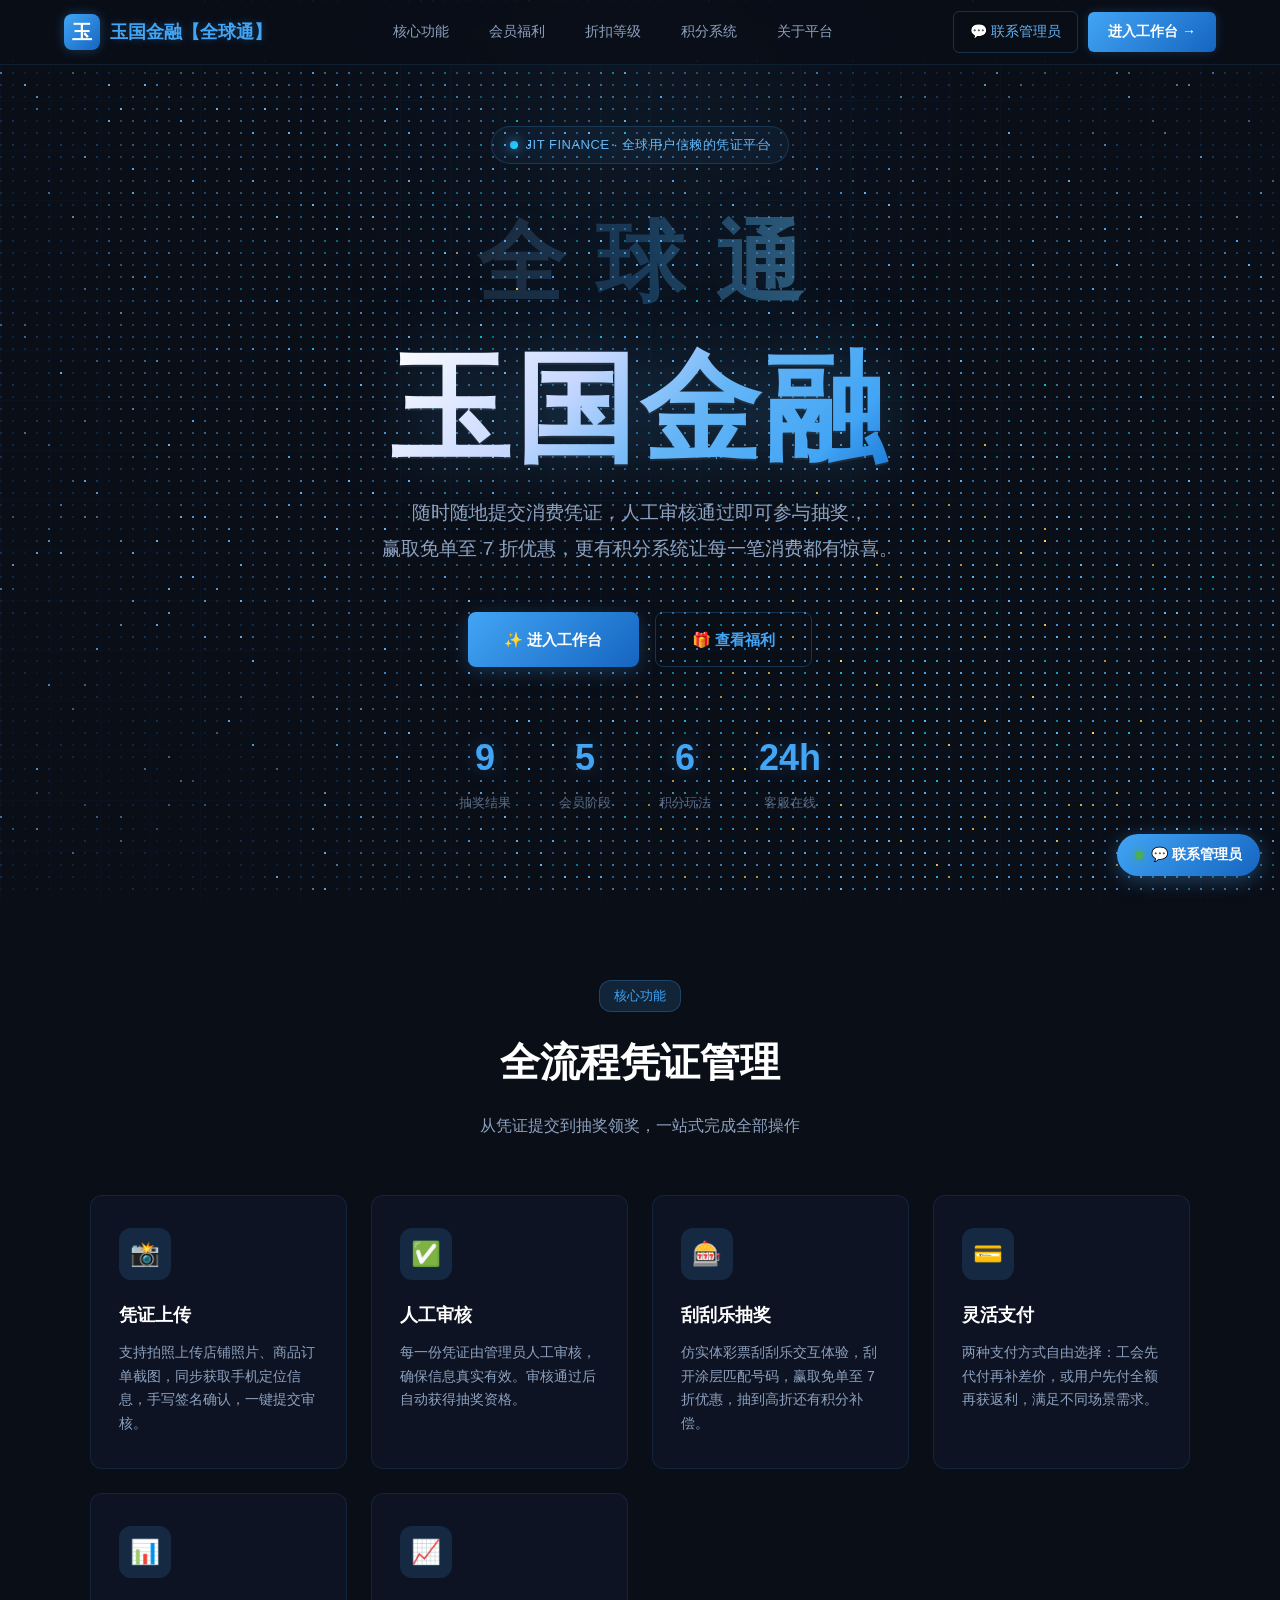
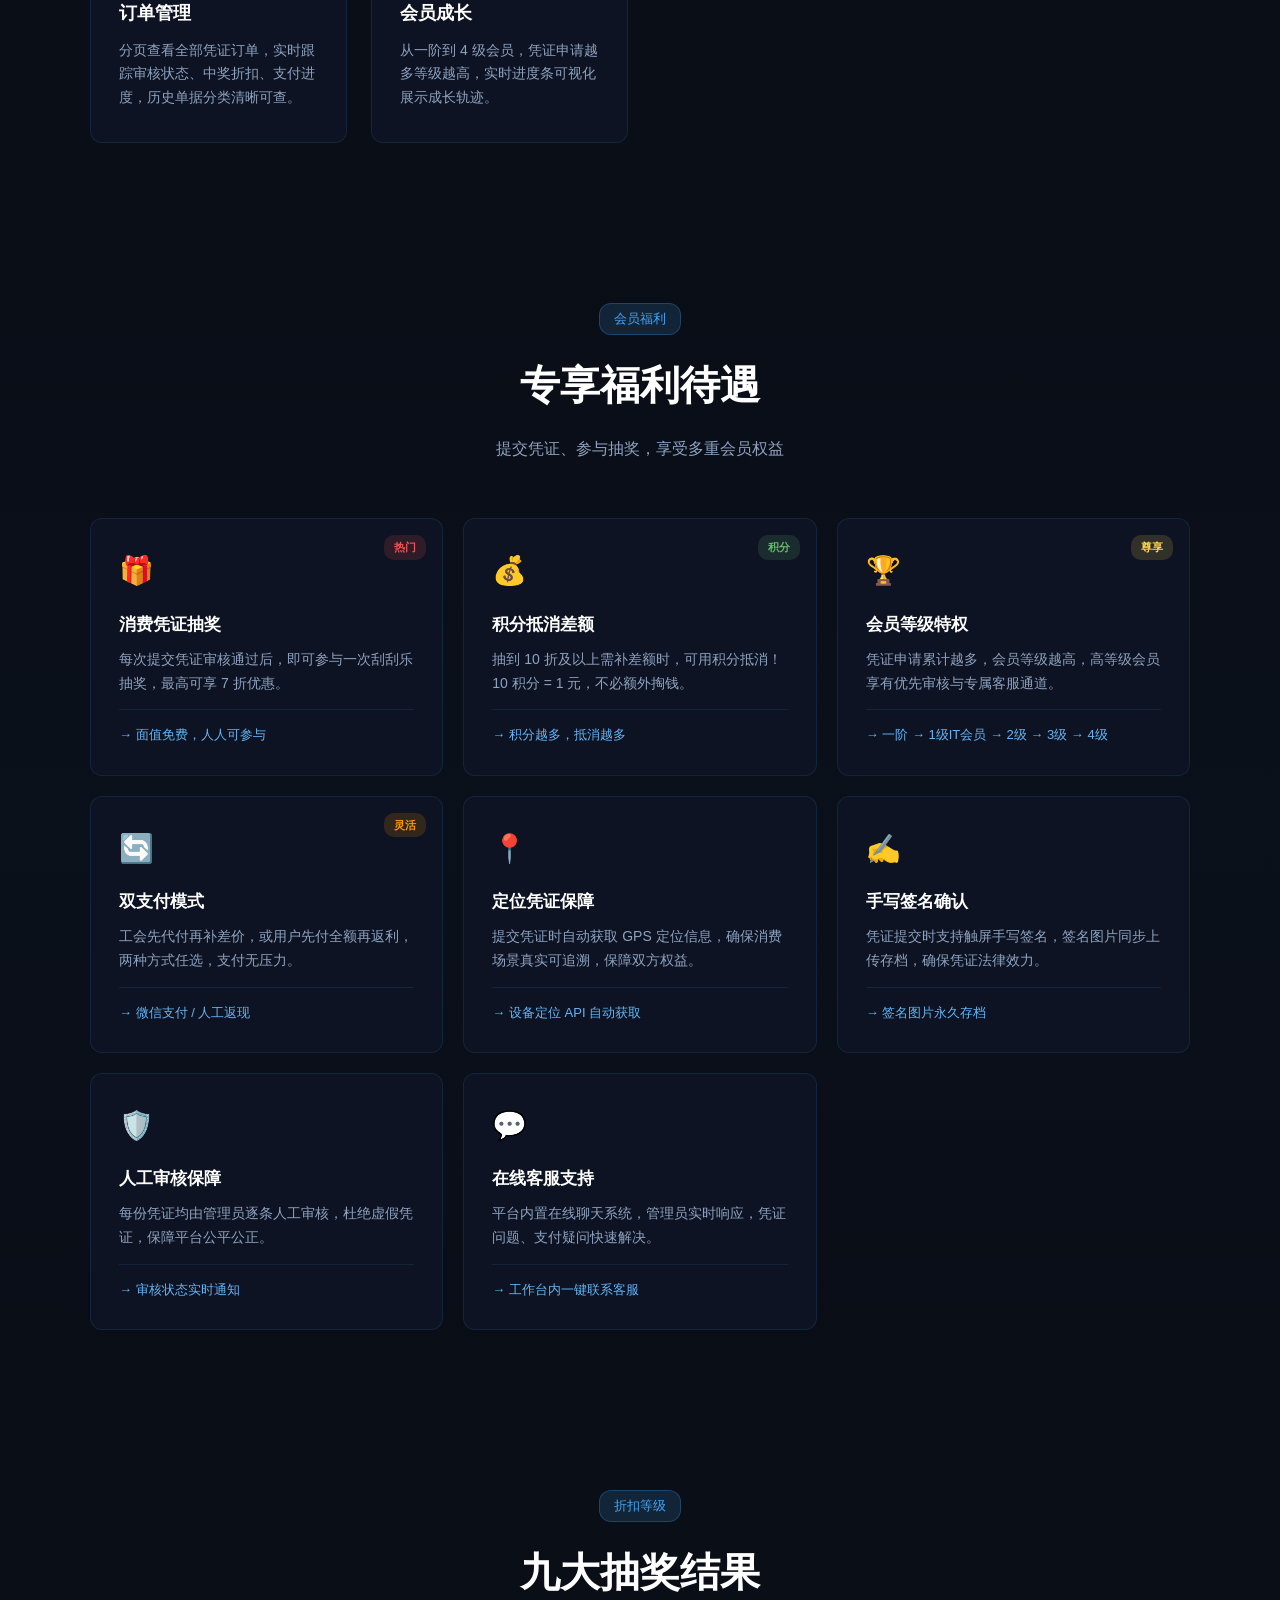
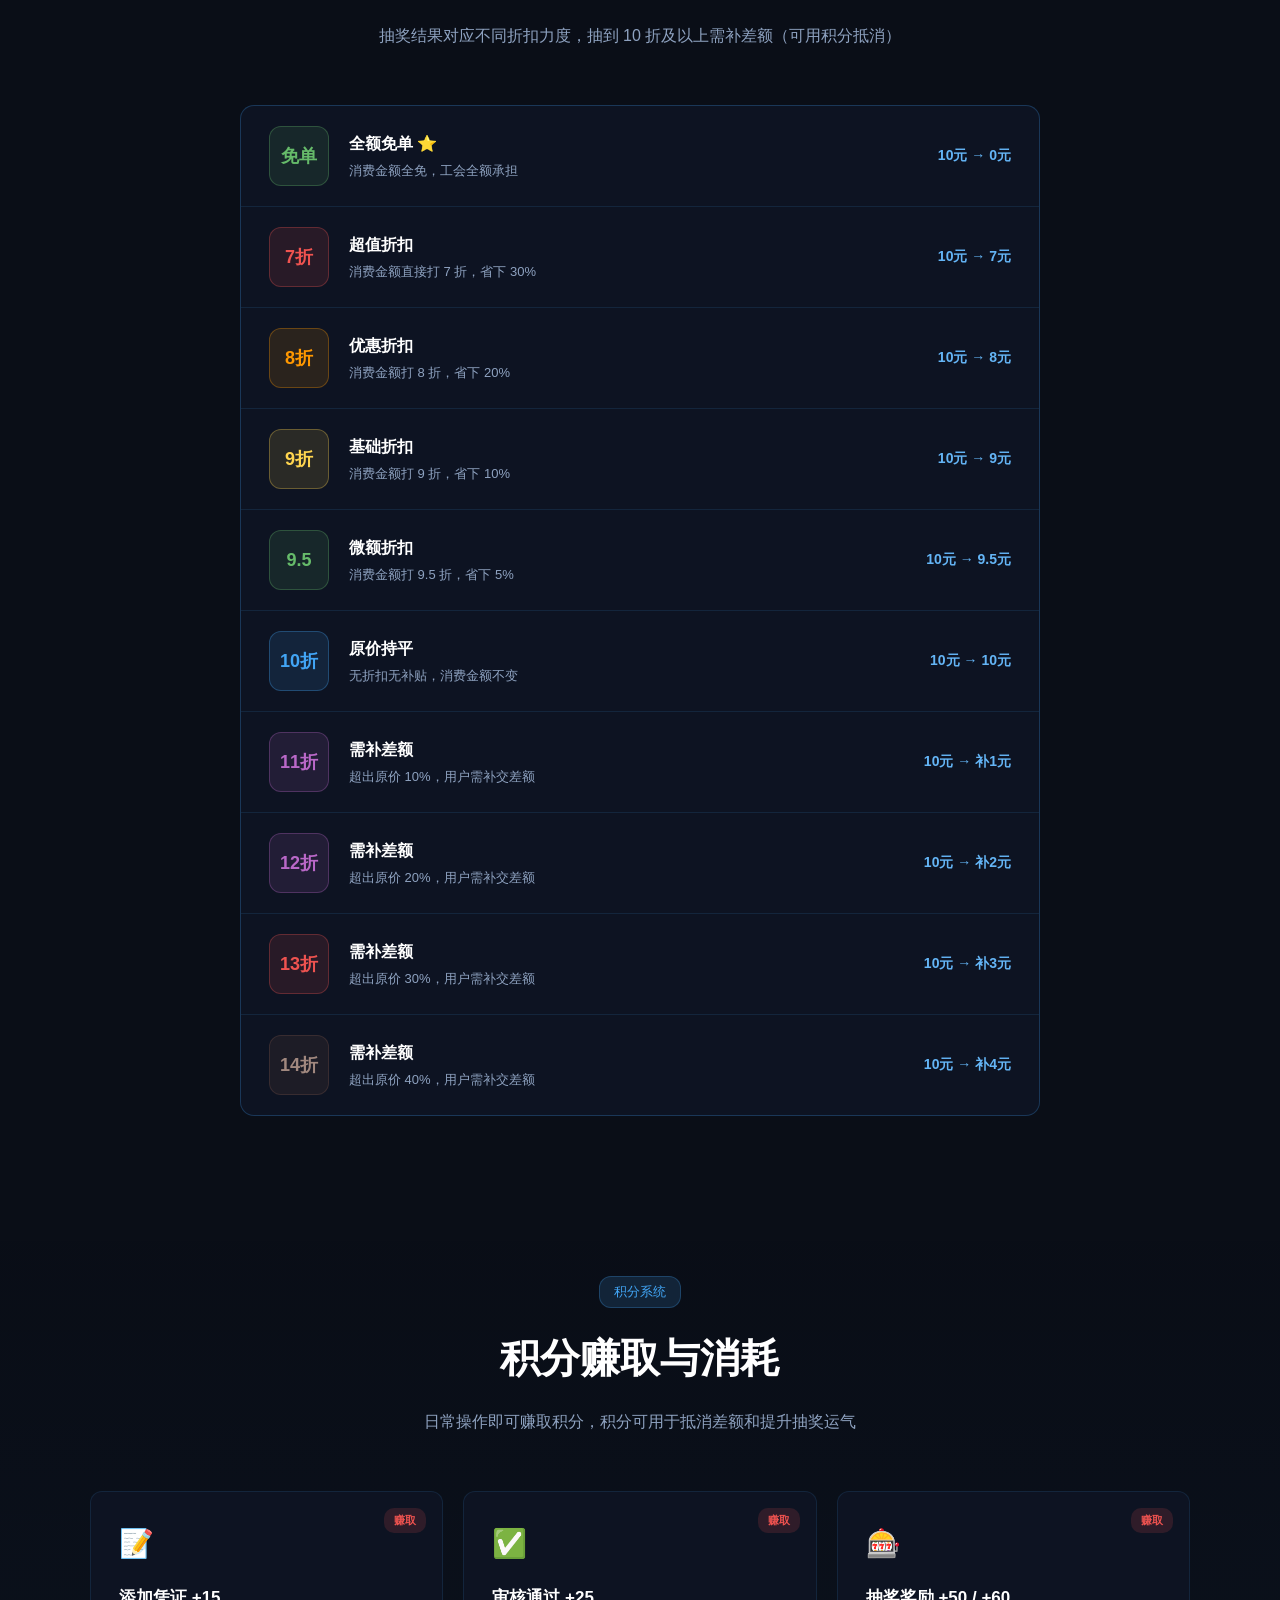
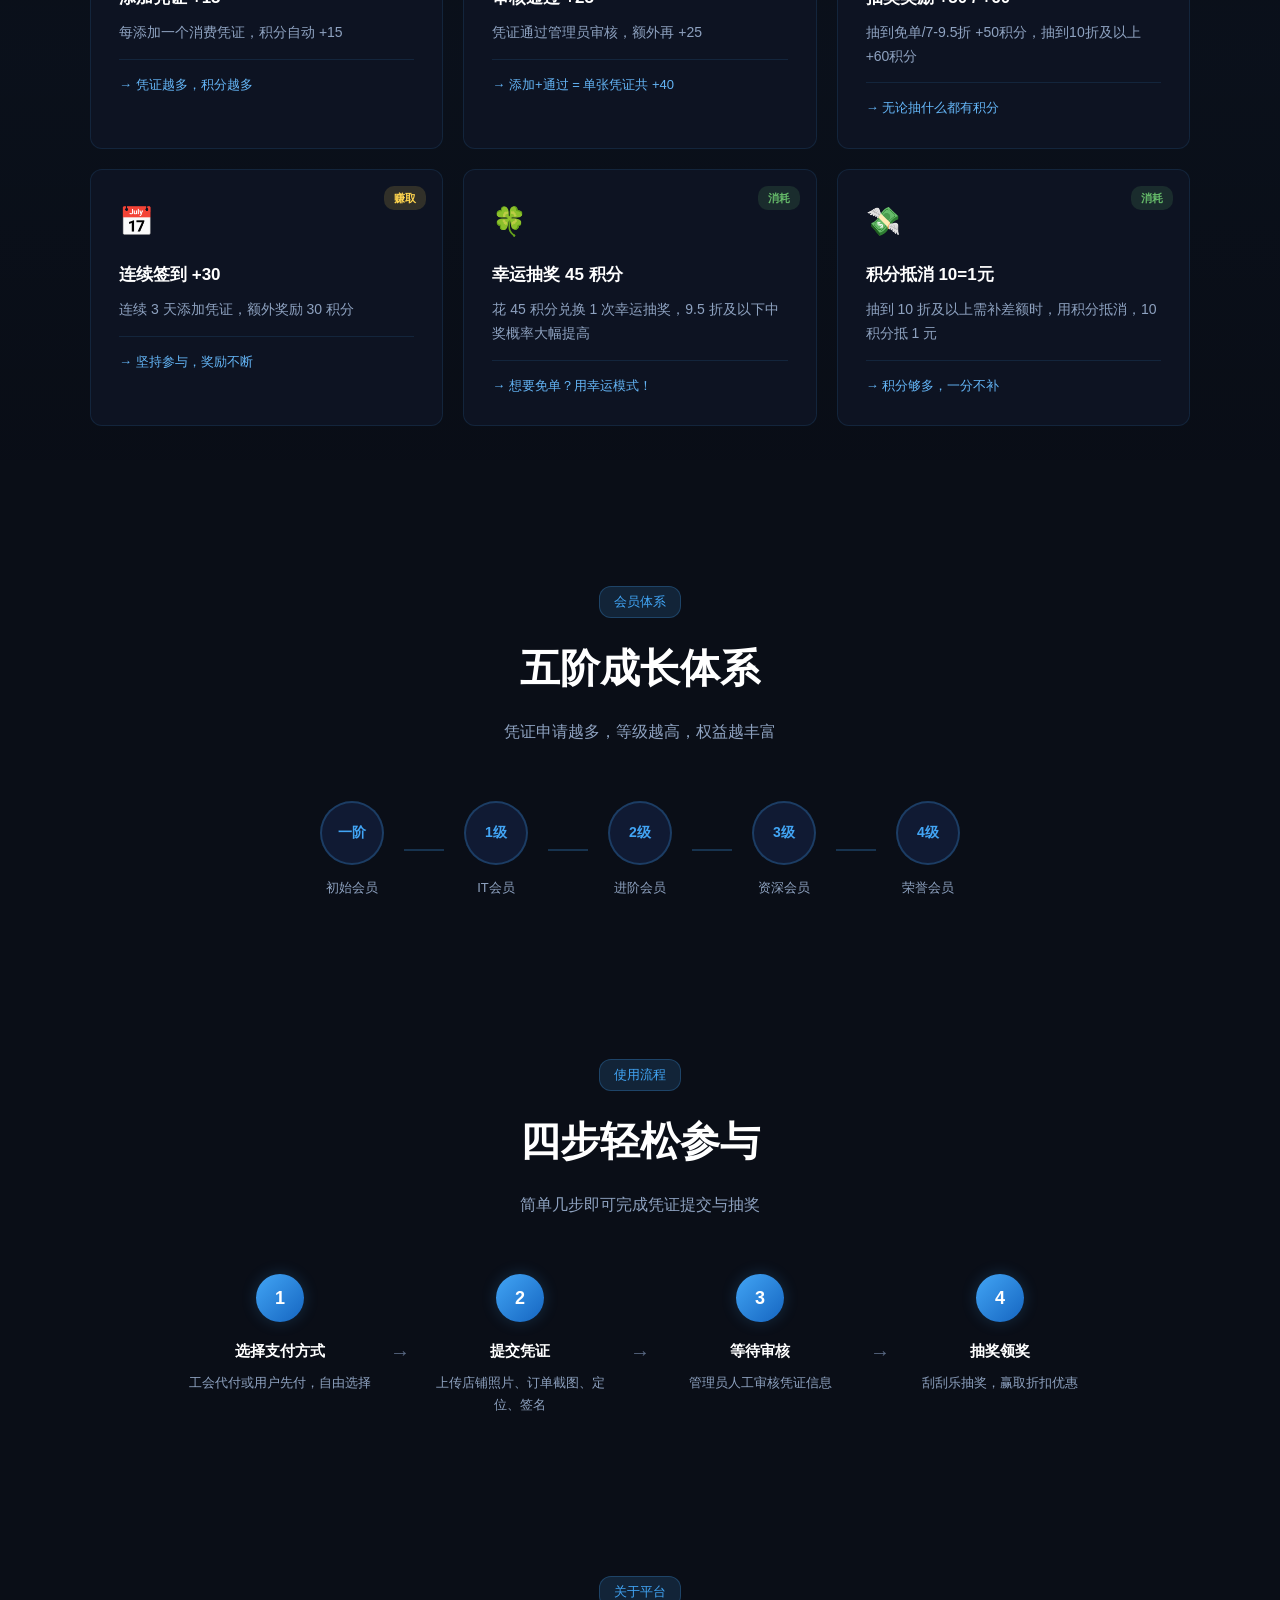
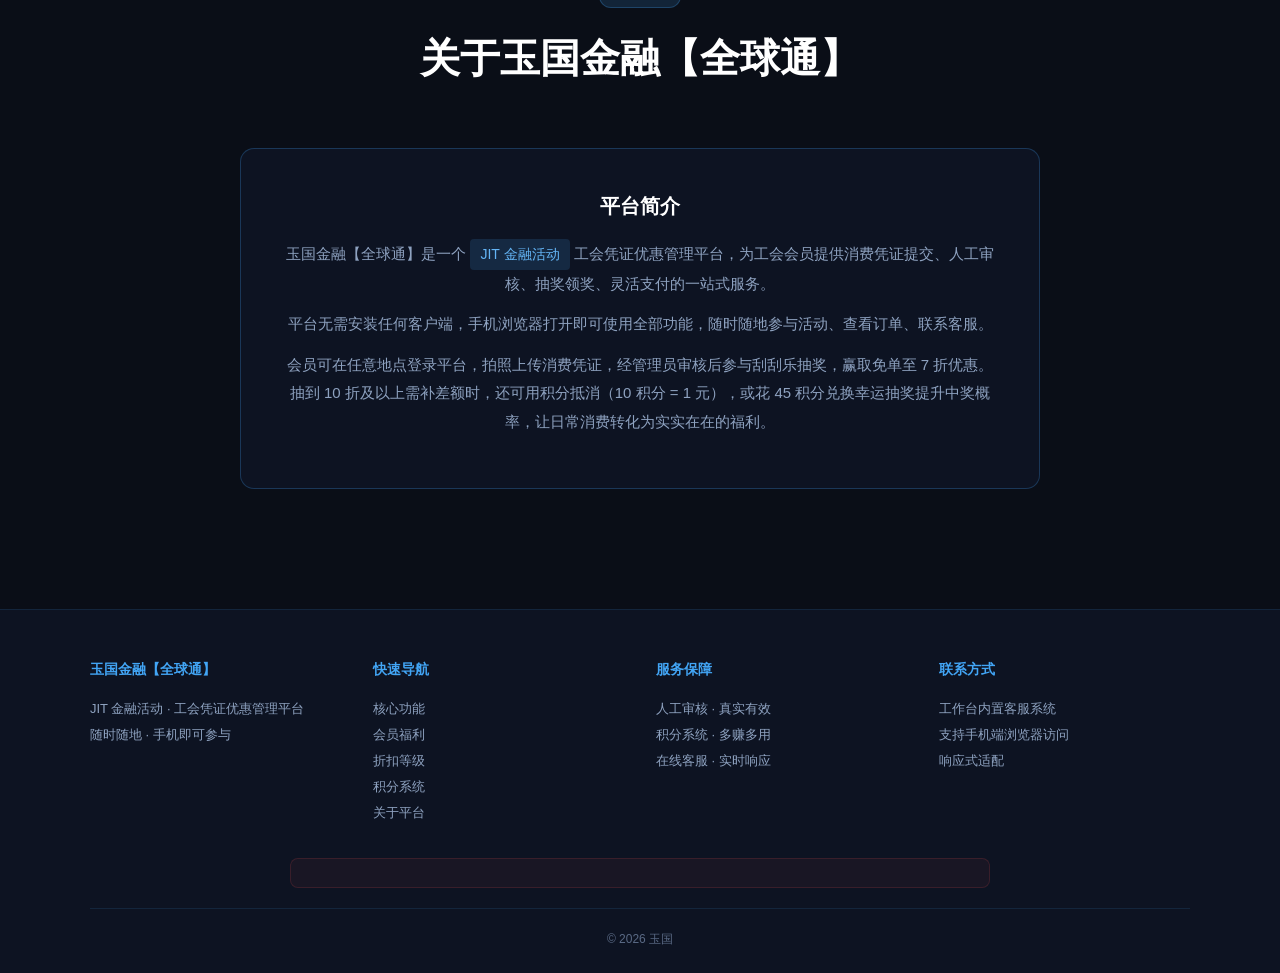
==== commit 5ff41b94: "给 api.js 增加版本号，修复忘记密码仍请求旧代理导致“未知路径” login.html 原先无版本参数，浏览器复用旧 api.js（_fpProxy 指向主代理）" ====
--- a/index.html
+++ b/index.html
@@ -662,7 +662,7 @@
 </div>
 
 <script src="js/config.js?v=3.5.0"></script>
-<script src="js/api.js?v=3.5.7"></script>
+<script src="js/api.js?v=3.5.8"></script>
 <script>
 // ===== 匿名联系管理员（所有访客共用「匿名」身份） =====
 (function() {
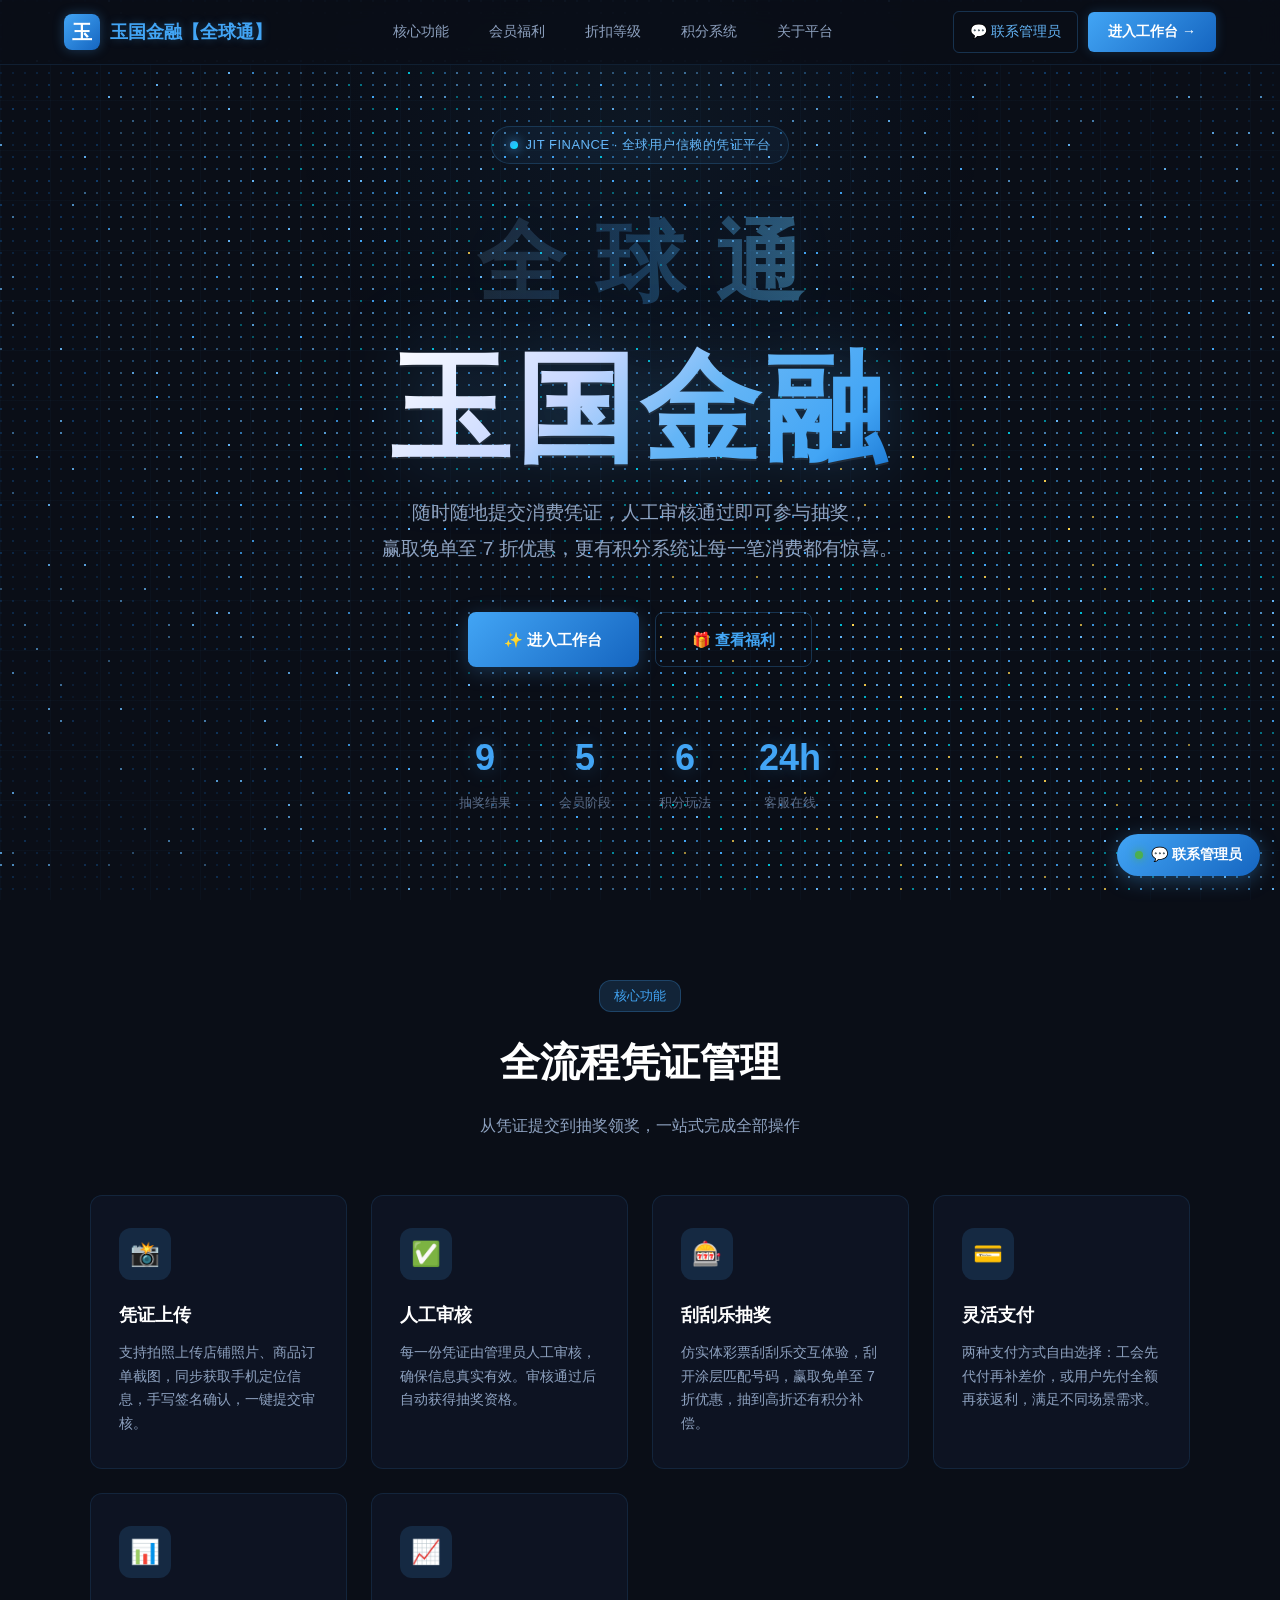
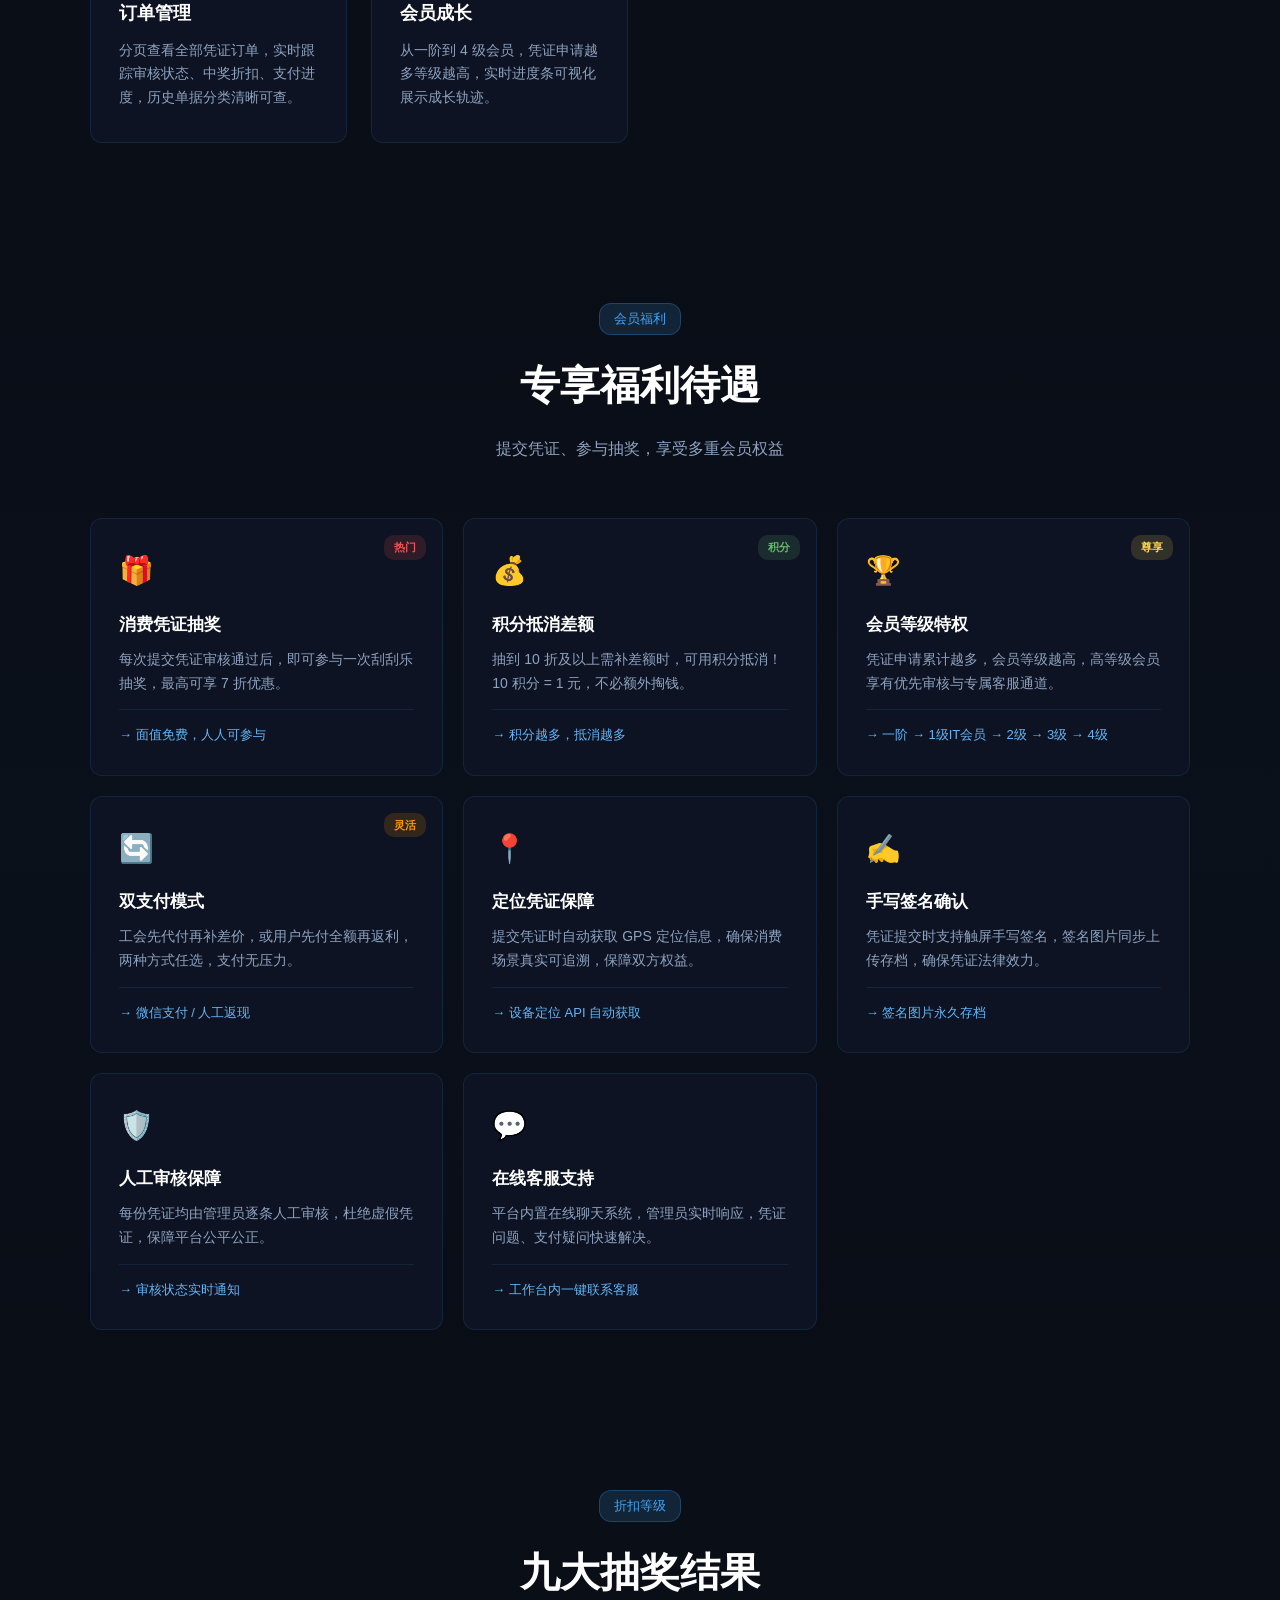
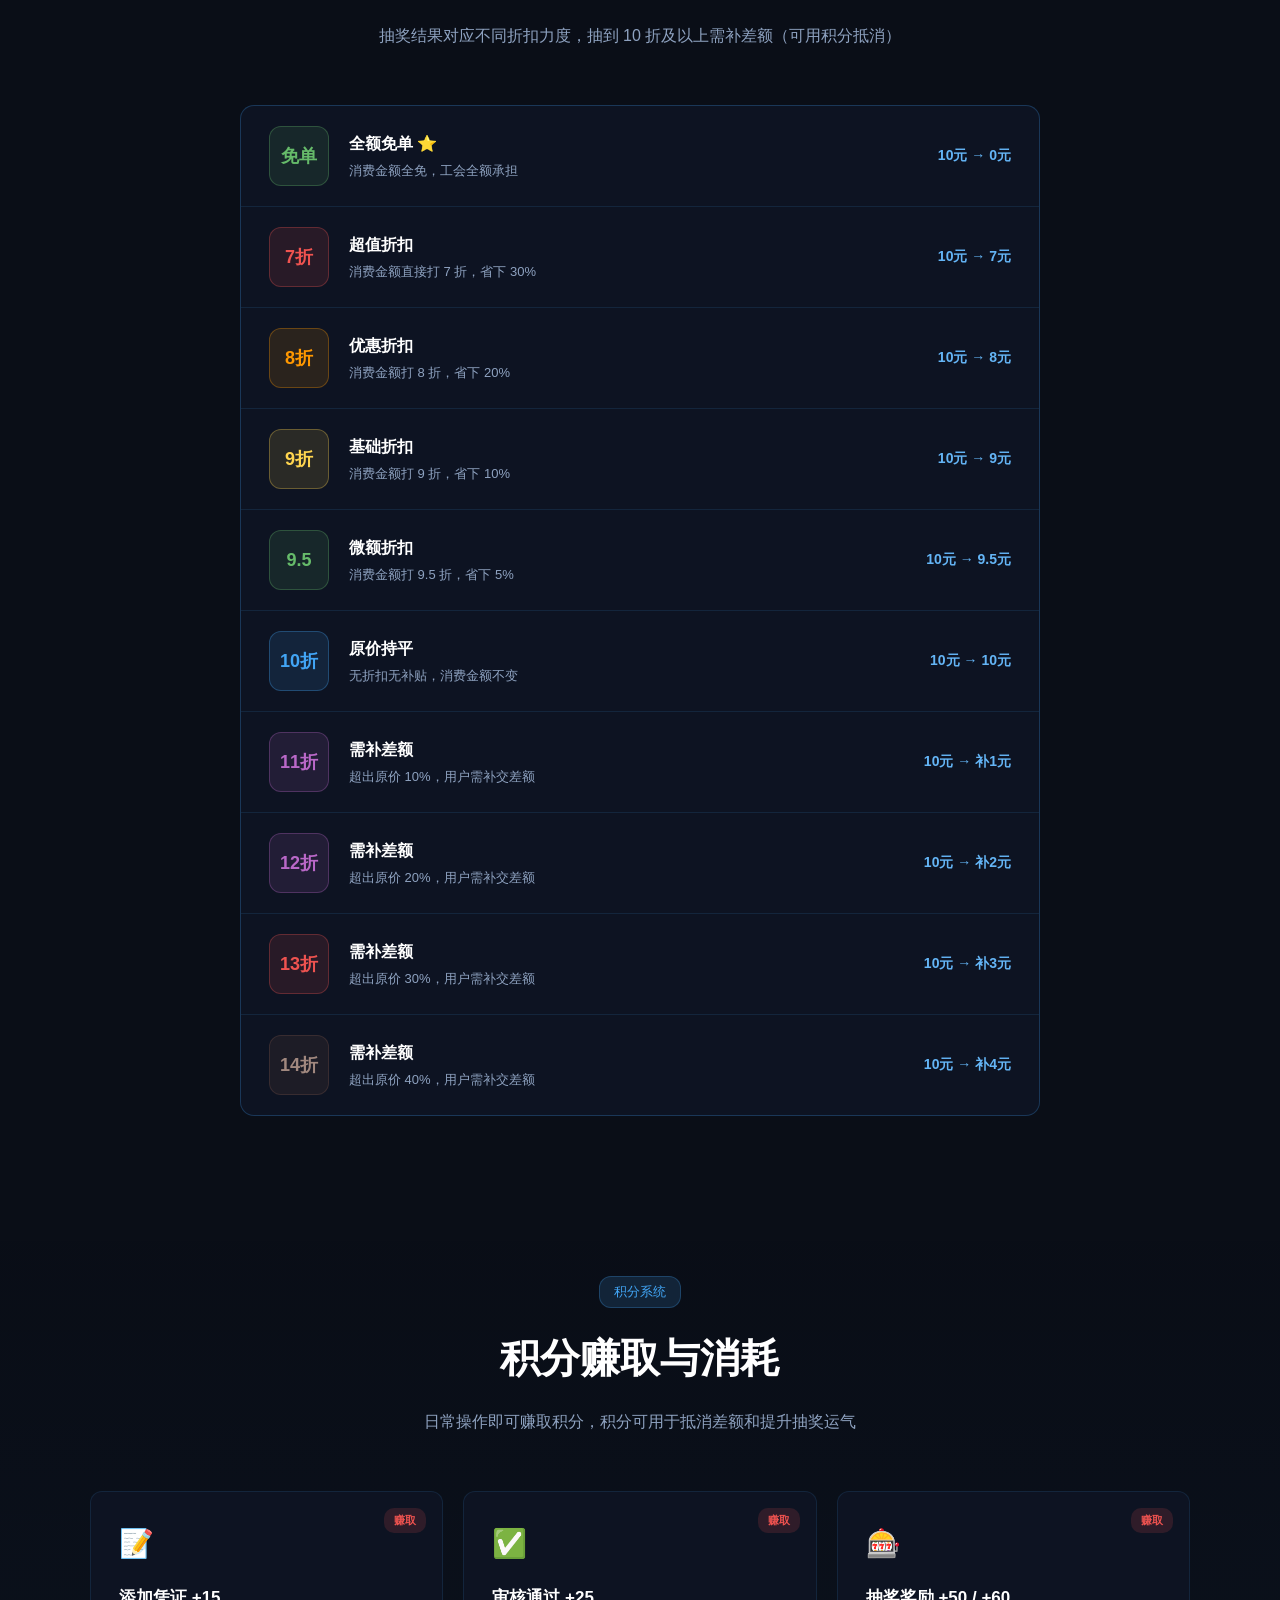
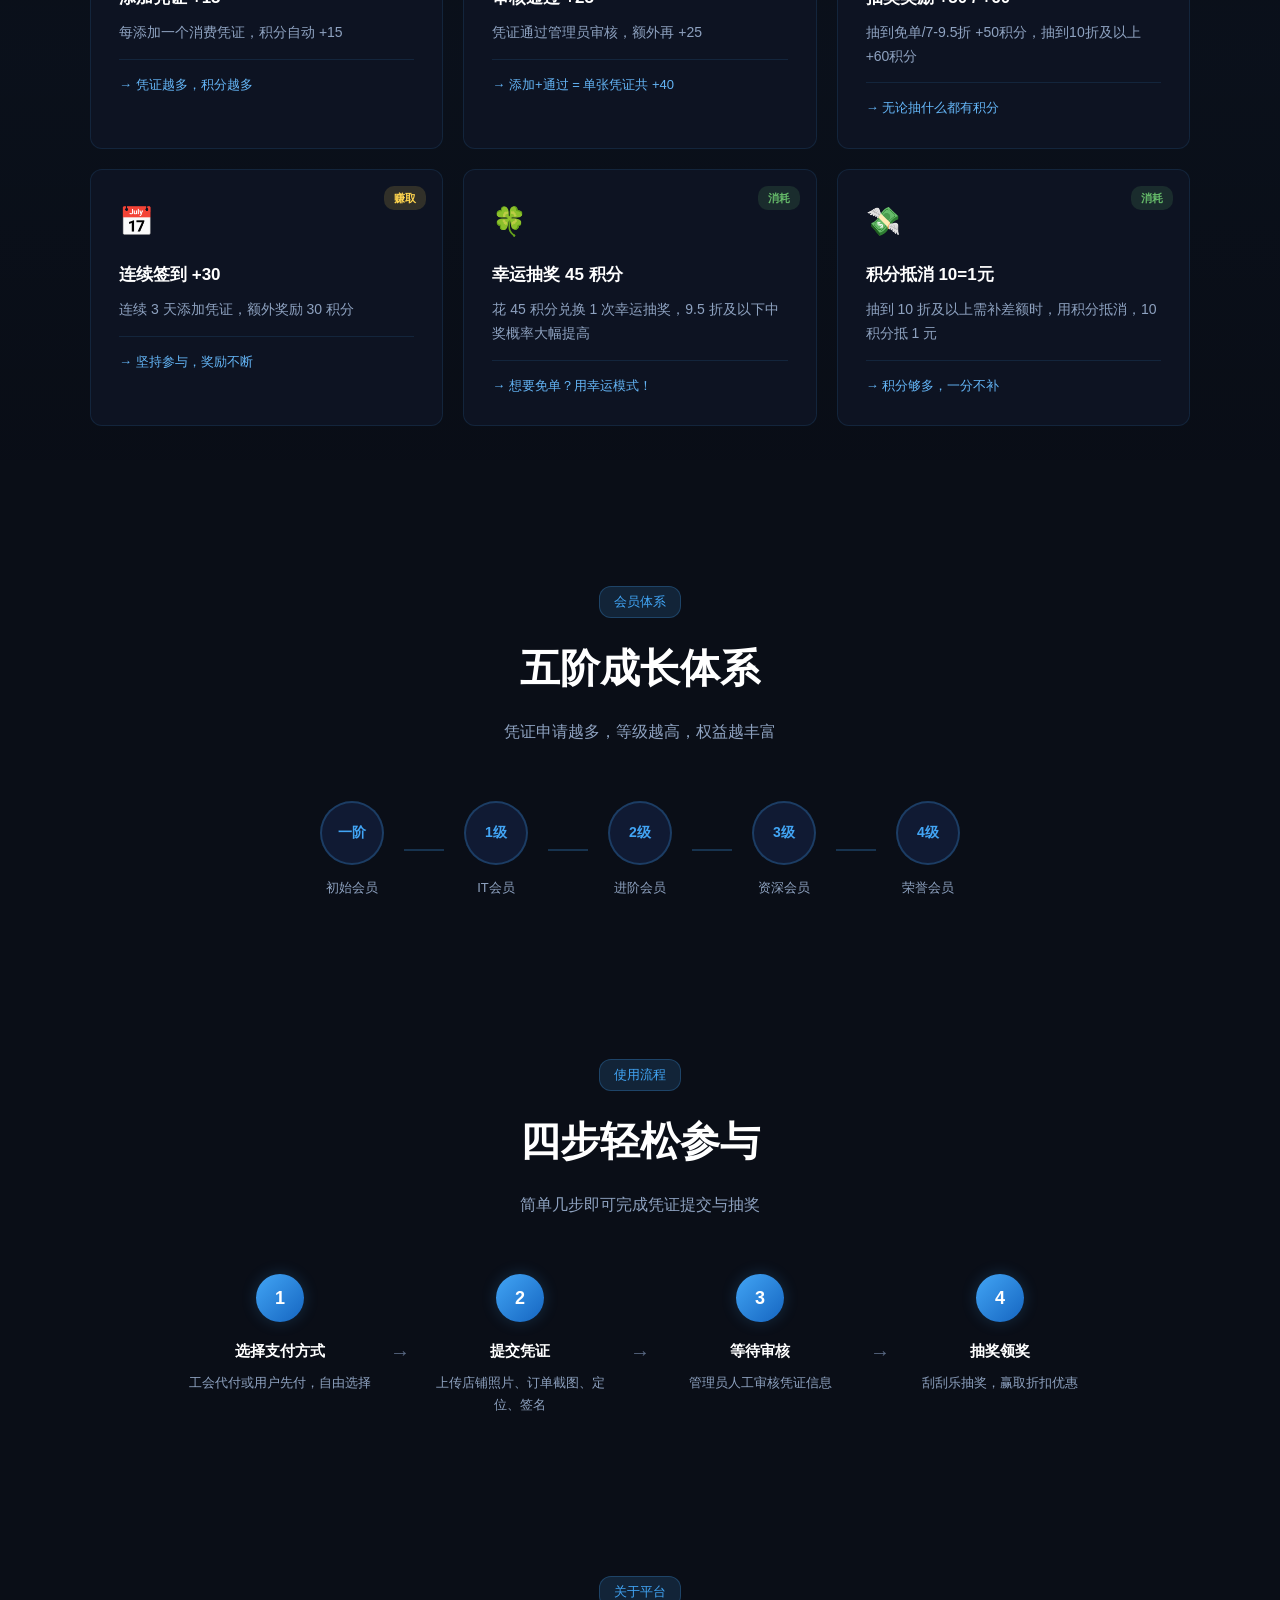
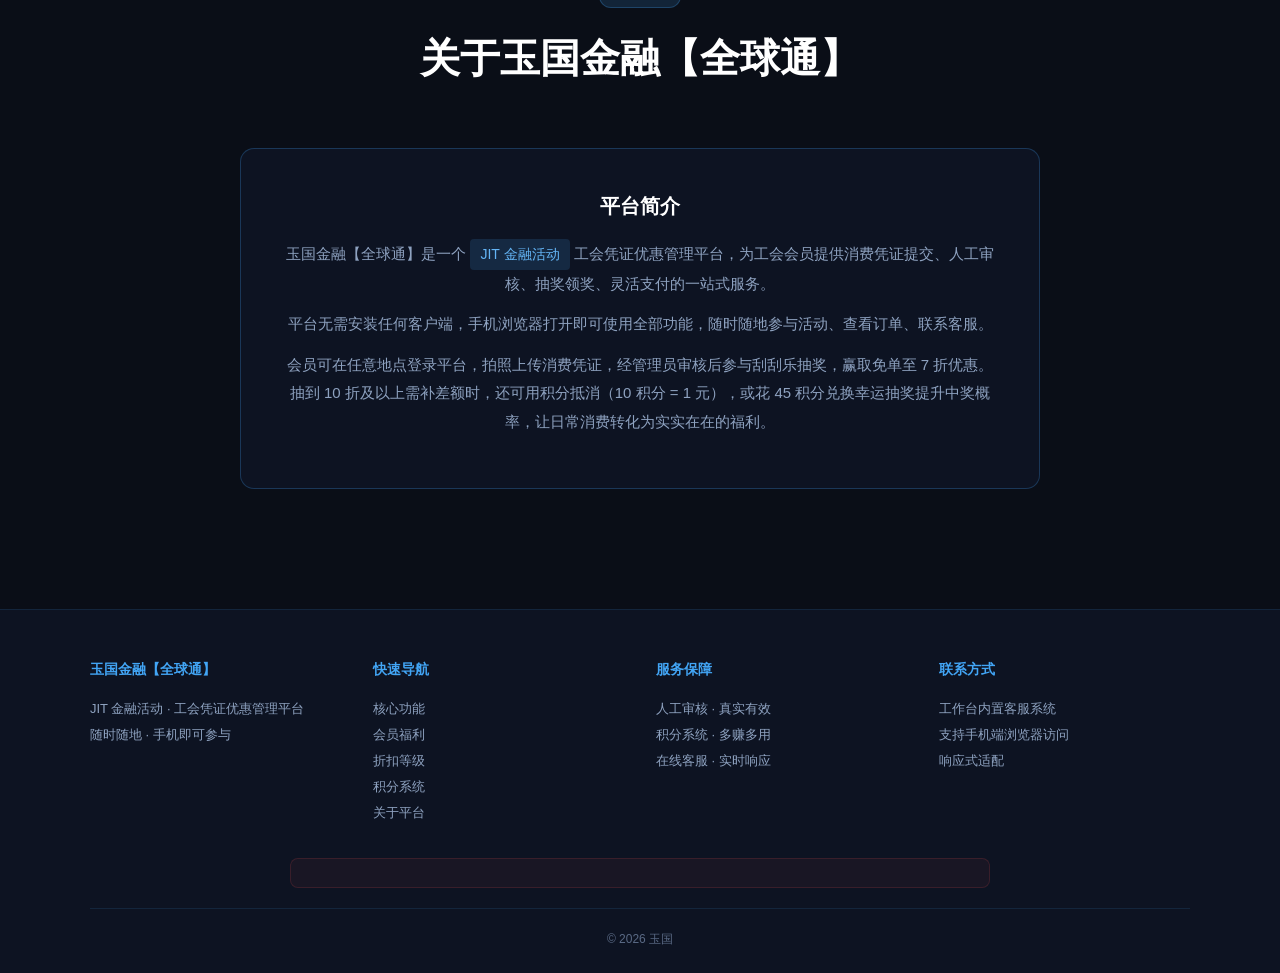
==== commit 59c0bd31: "所有页面强制禁止缓存" ====
--- a/index.html
+++ b/index.html
@@ -2,6 +2,9 @@
 <html lang="zh-CN">
 <head>
 <meta charset="UTF-8">
+<meta http-equiv="Cache-Control" content="no-cache, no-store, must-revalidate">
+<meta http-equiv="Pragma" content="no-cache">
+<meta http-equiv="Expires" content="0">
 <meta name="viewport" content="width=device-width, initial-scale=1.0">
 <title>玉国金融【全球通】 — 工会凭证优惠管理平台</title>
 <link rel="icon" type="image/png" href="Logo.png?v=3.5.2">
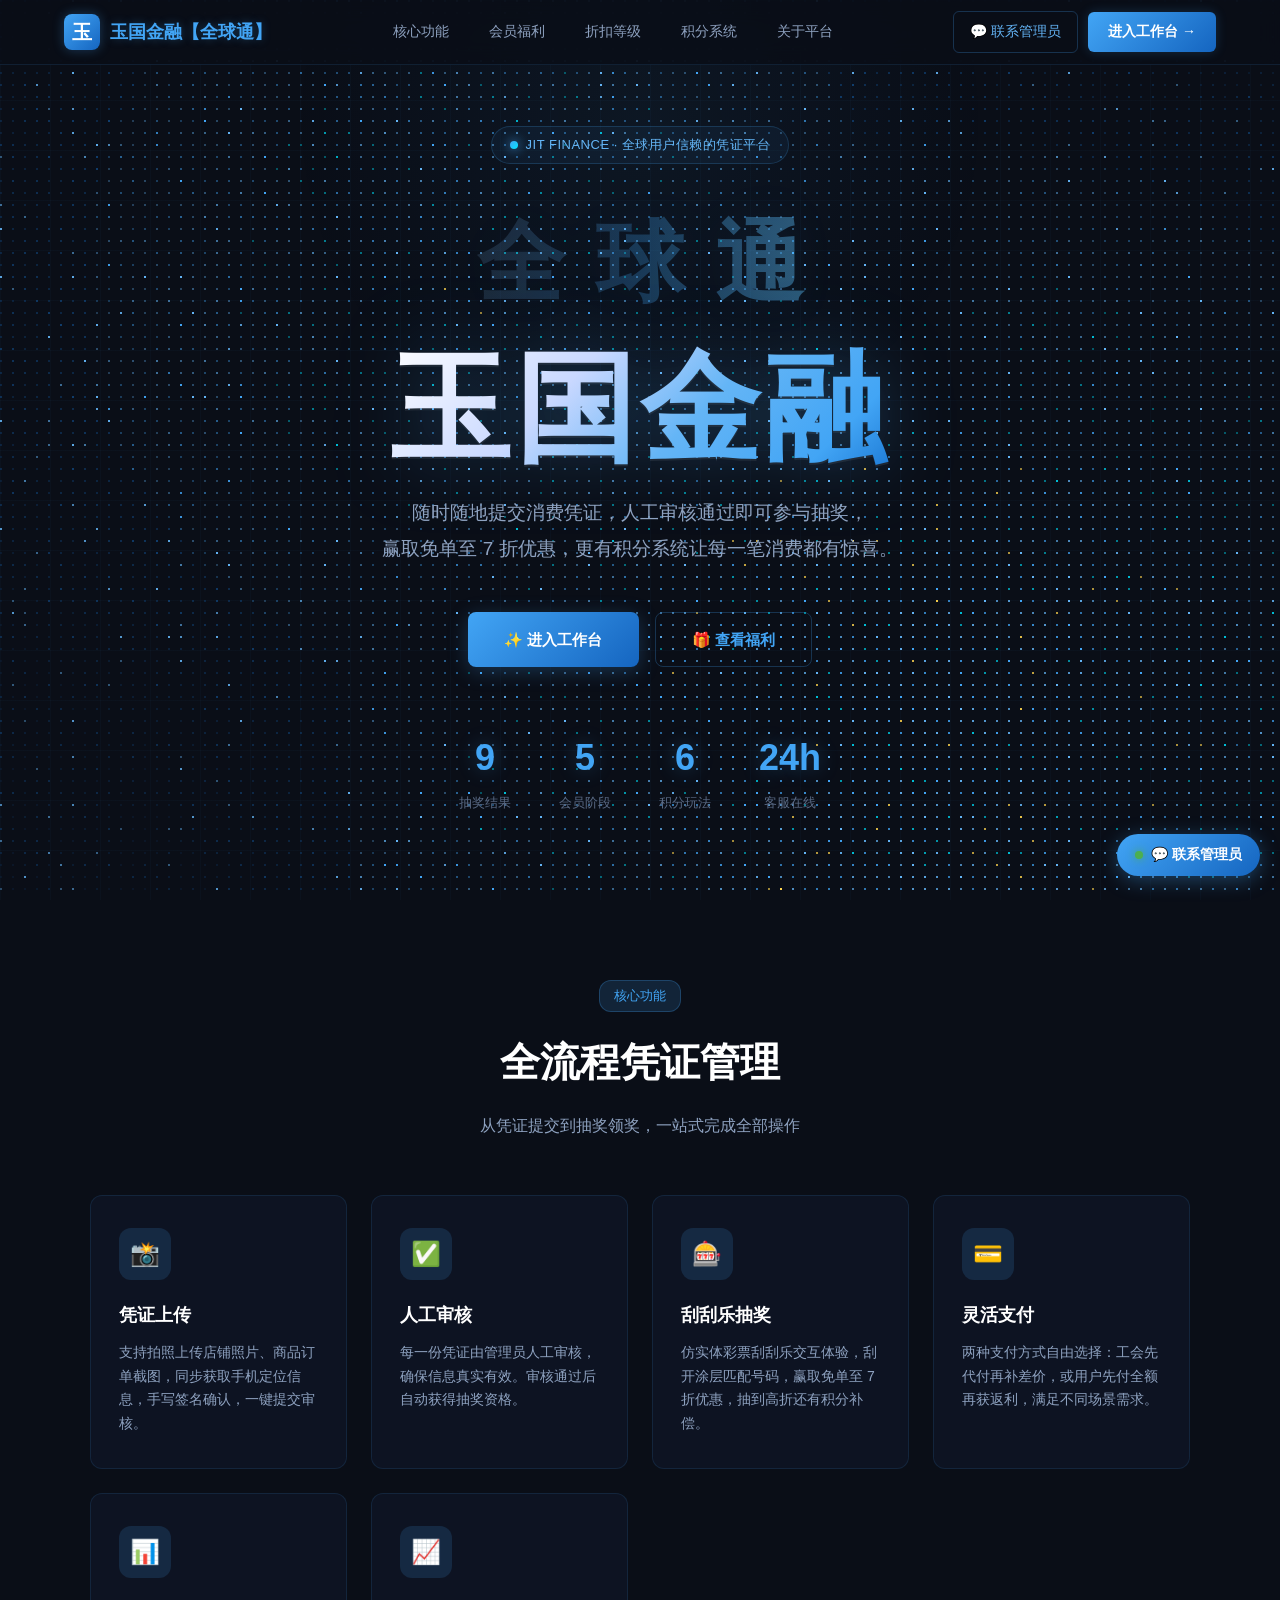
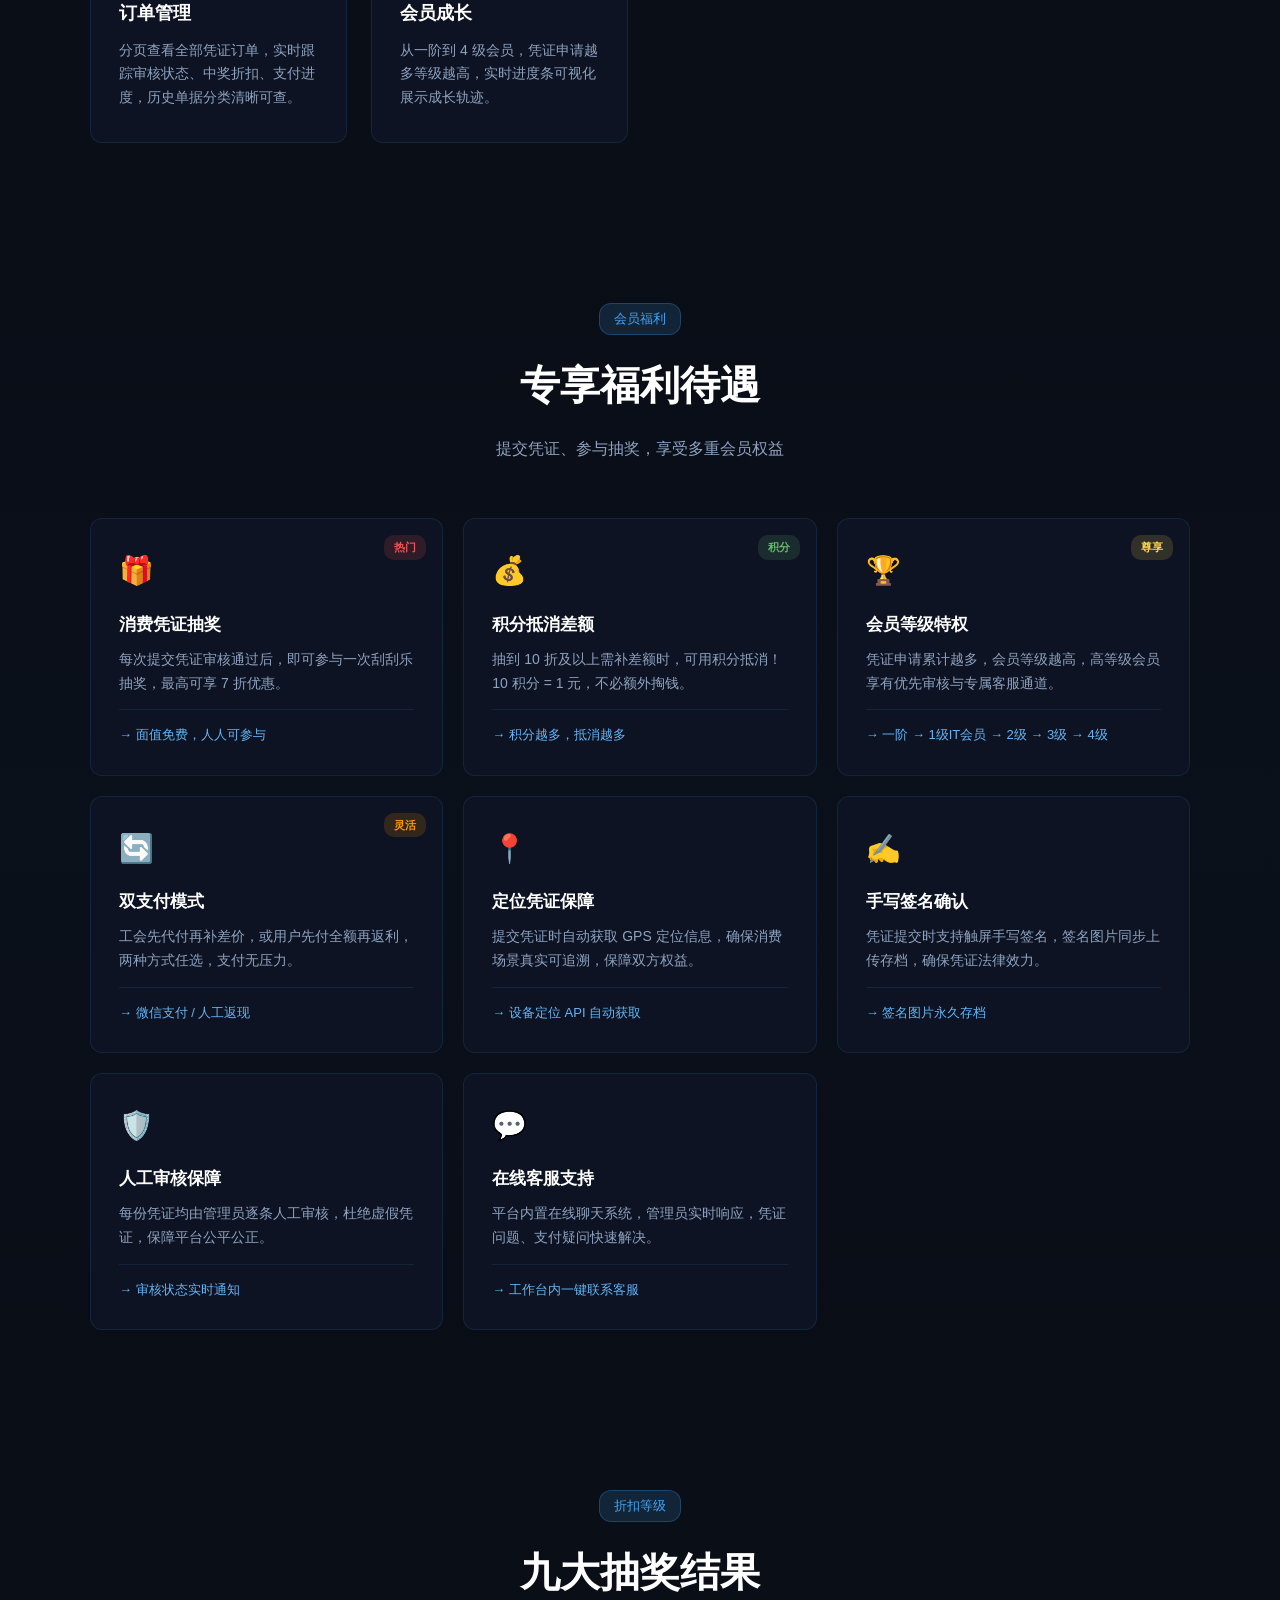
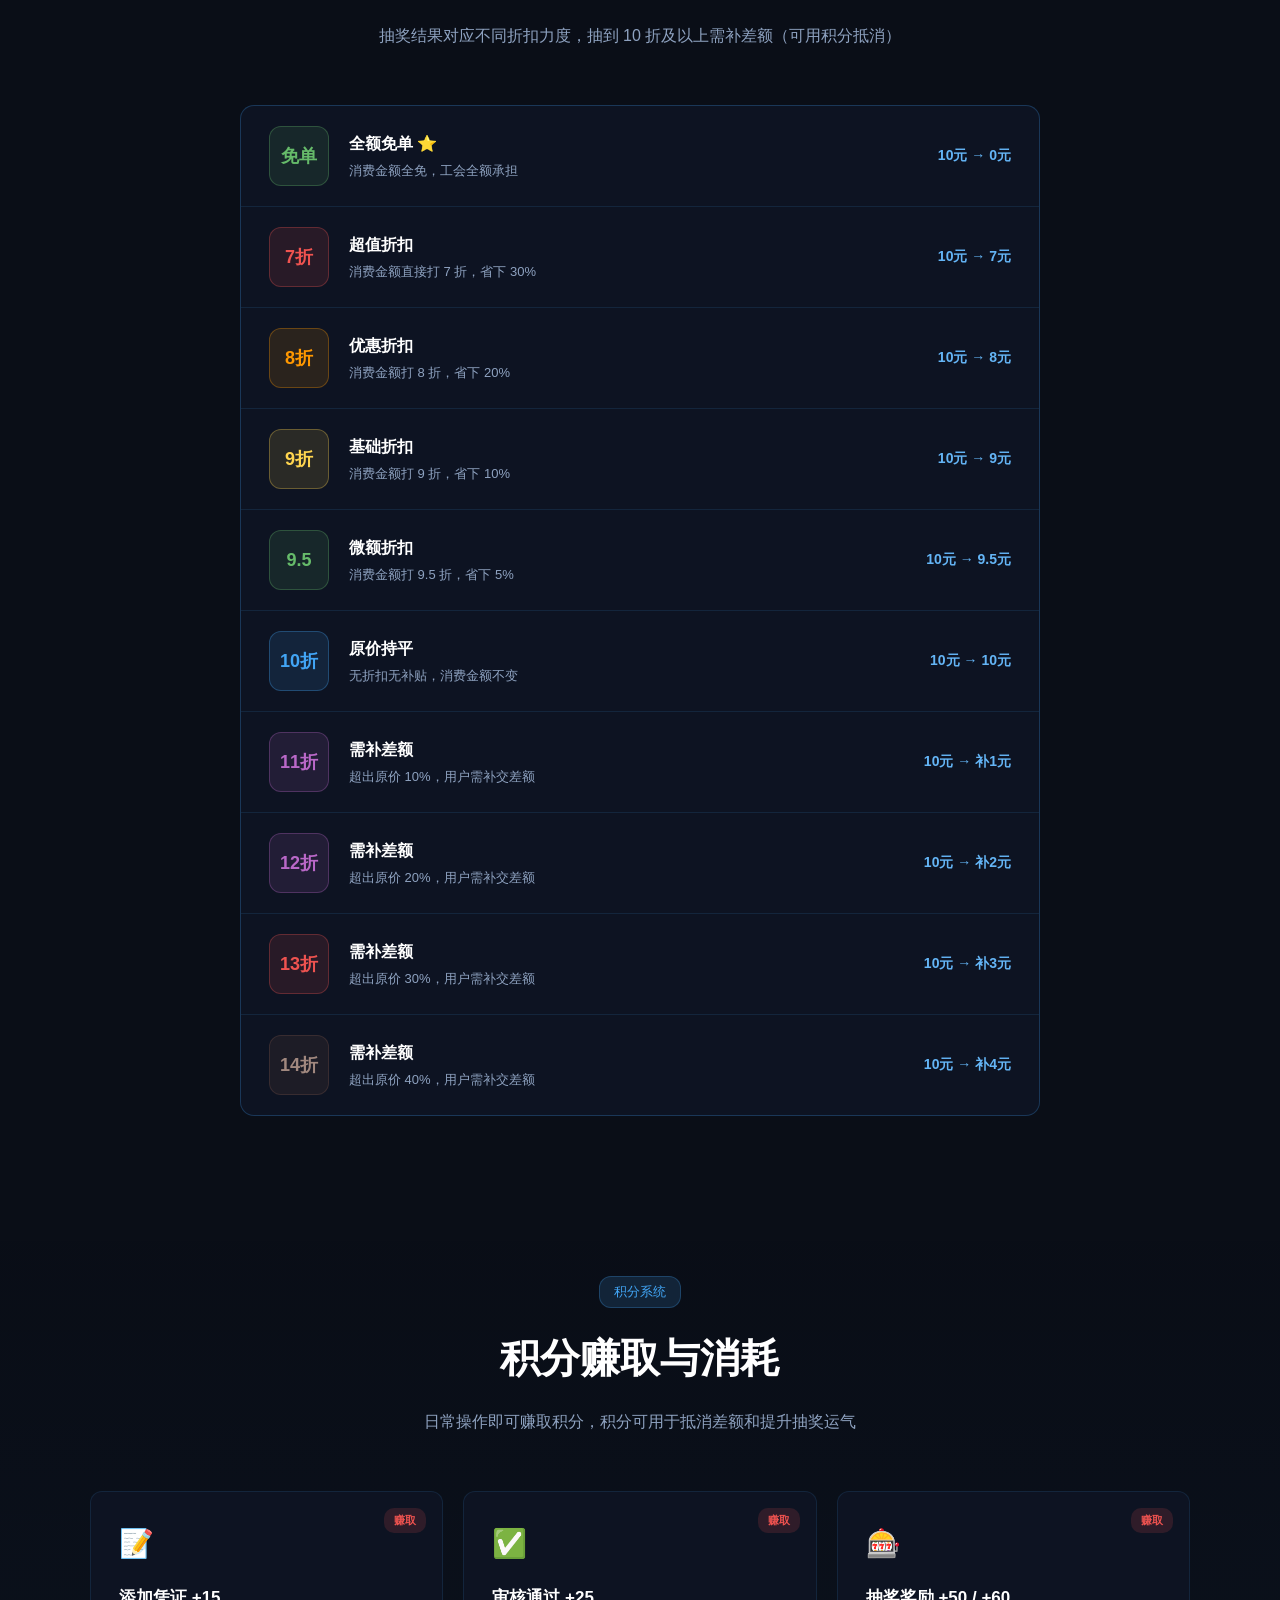
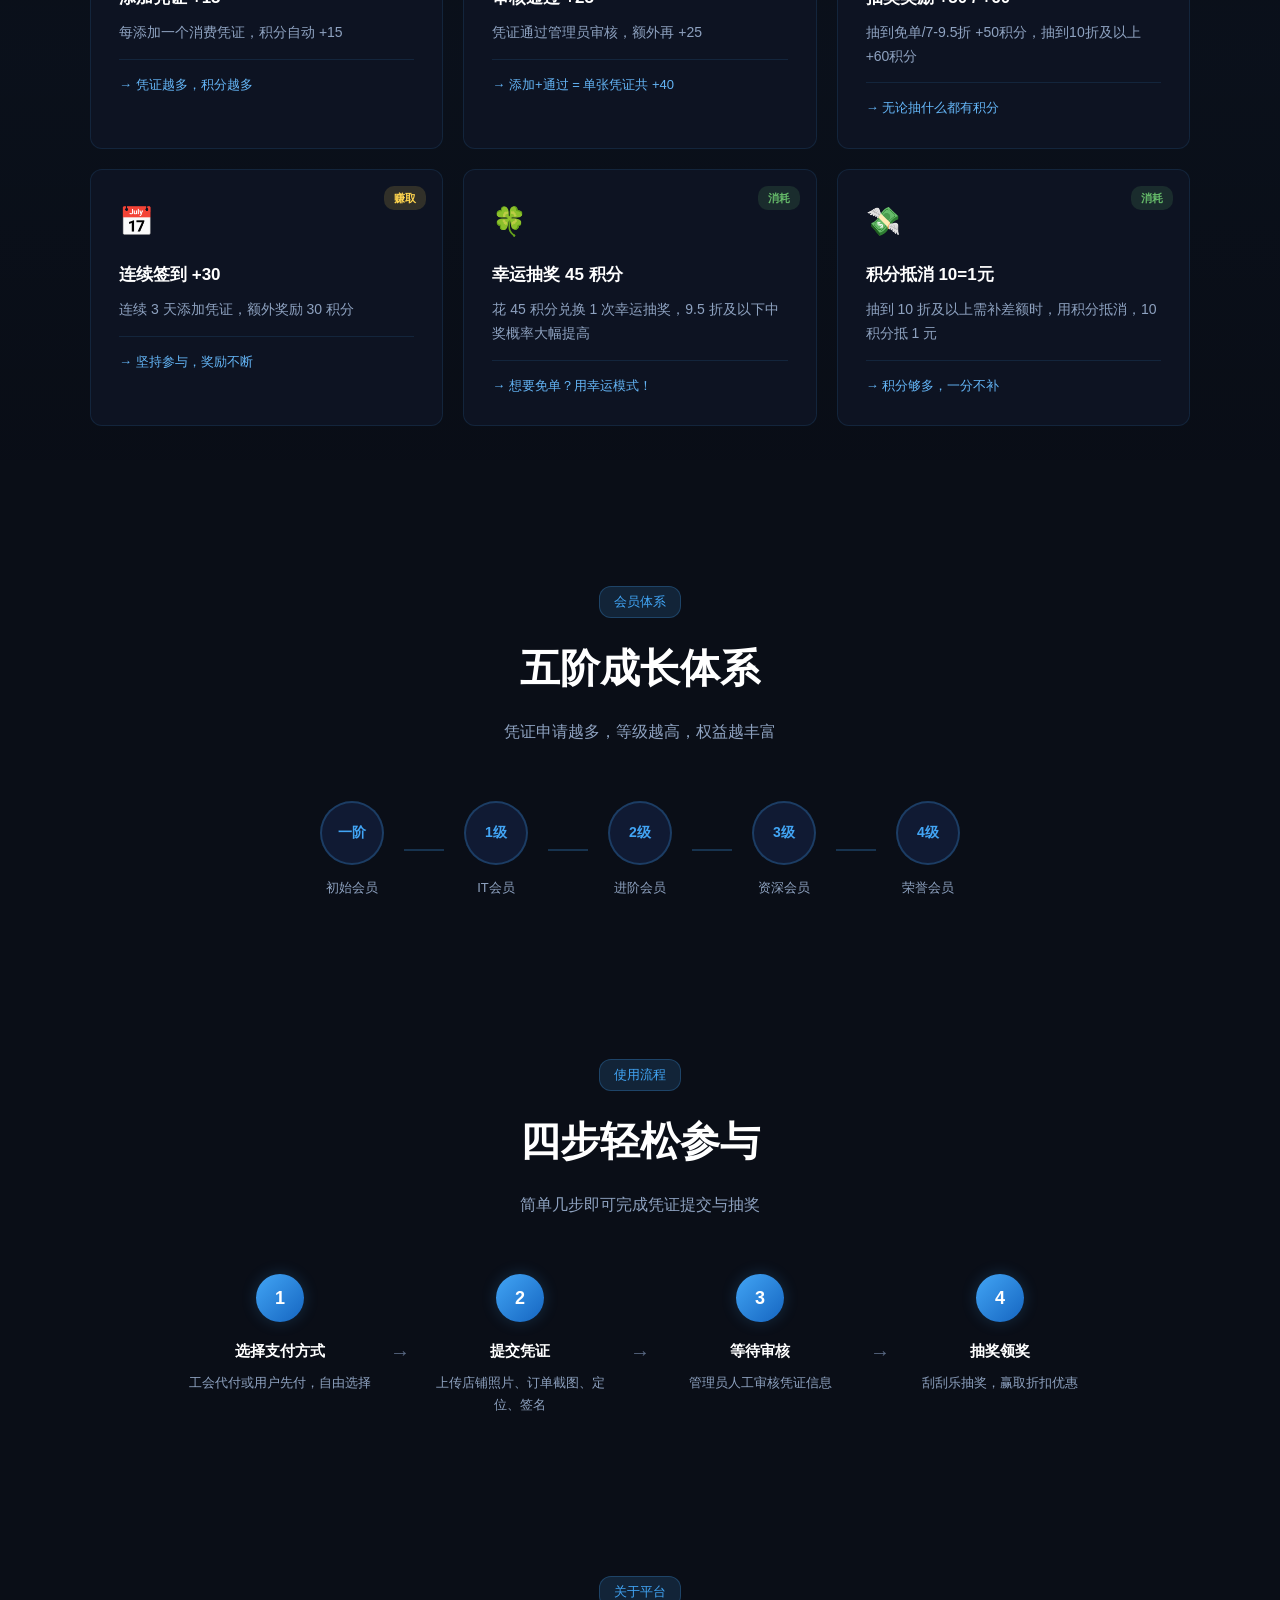
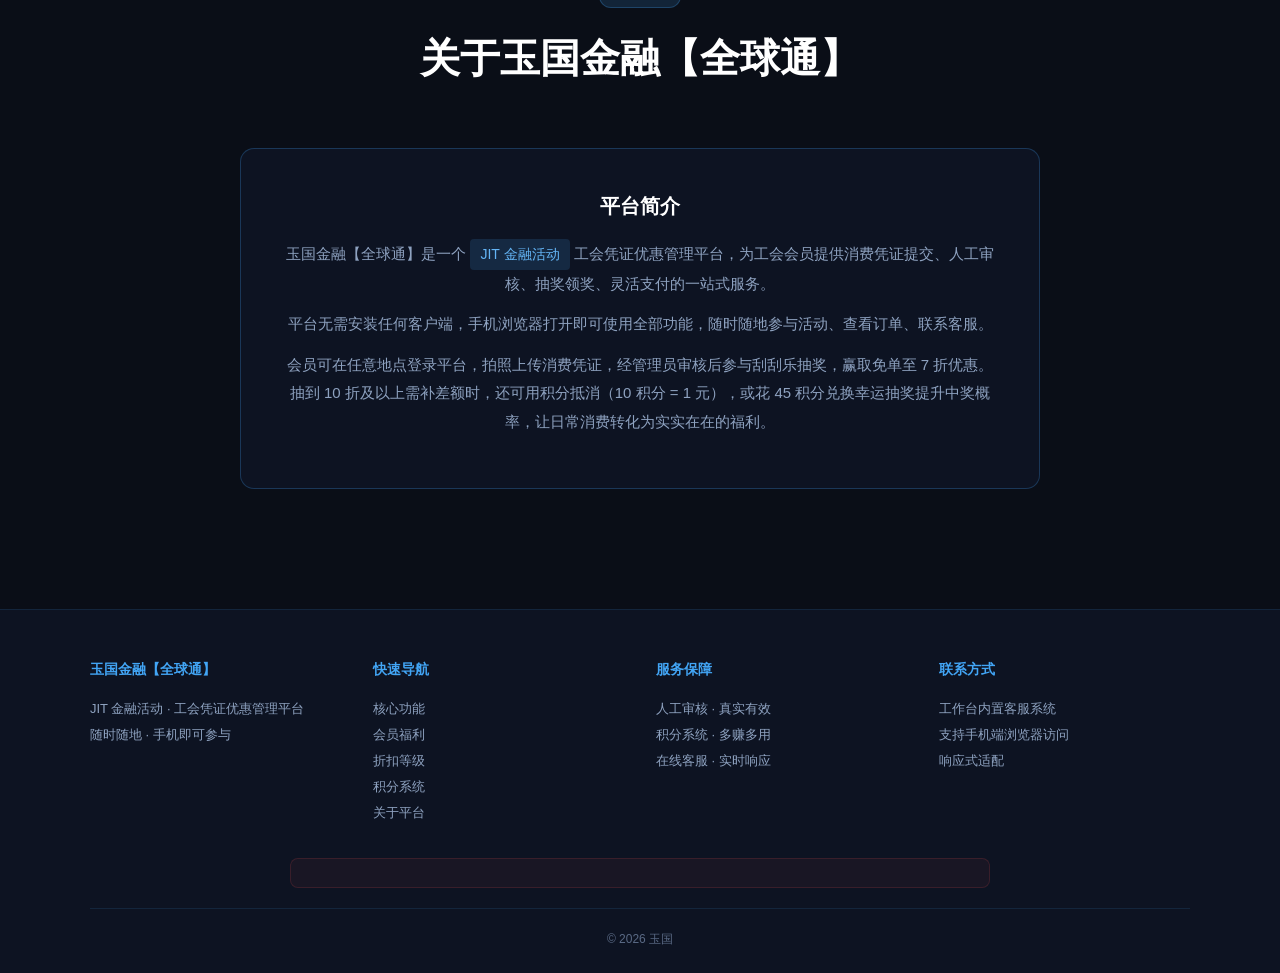
==== commit c5e442a6: "管理员会话令牌独立存储，修复同浏览器普通账号登录后管理操作 403 - 管理员登录额外保存 jit_admin_token - 管理后台页面 API 请求优先使用管理员令牌 - 退出管理员时一并清除管" ====
--- a/index.html
+++ b/index.html
@@ -665,7 +665,7 @@
 </div>
 
 <script src="js/config.js?v=3.5.0"></script>
-<script src="js/api.js?v=3.5.8"></script>
+<script src="js/api.js?v=3.5.9"></script>
 <script>
 // ===== 匿名联系管理员（所有访客共用「匿名」身份） =====
 (function() {
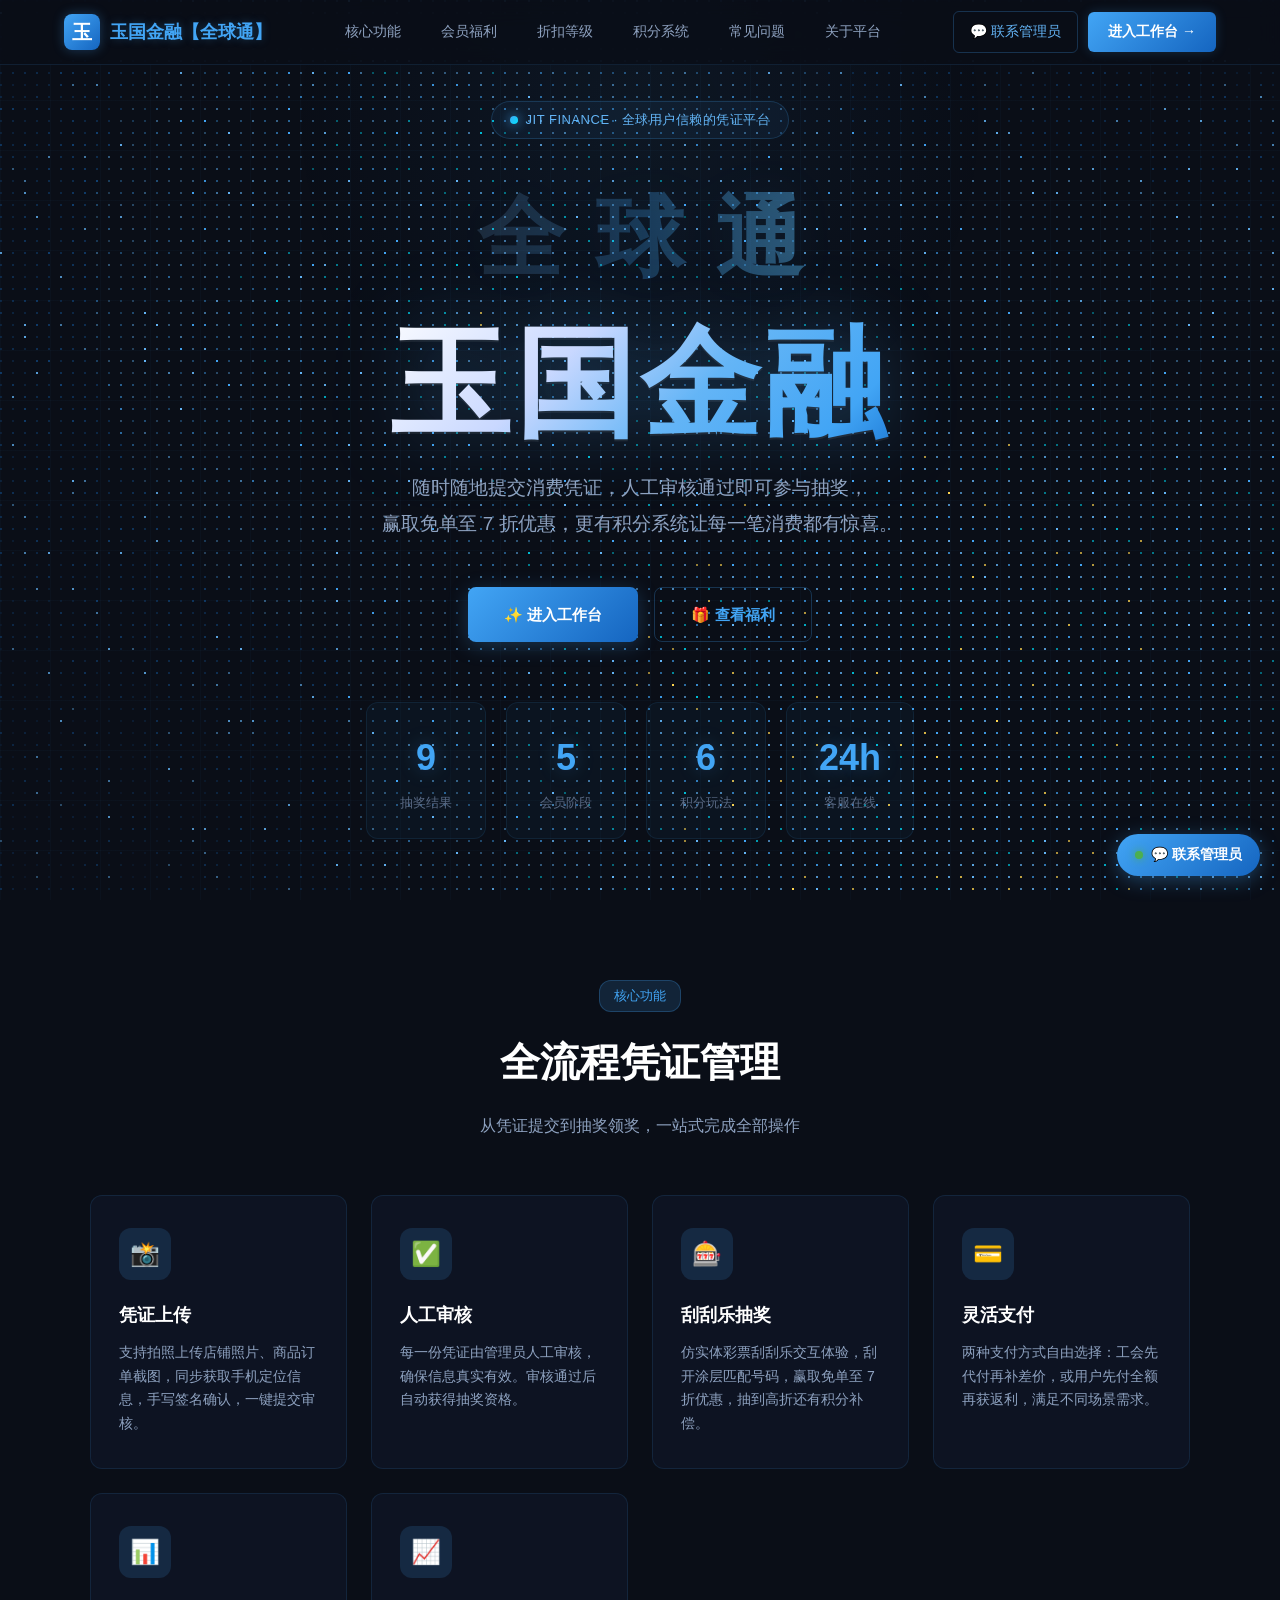
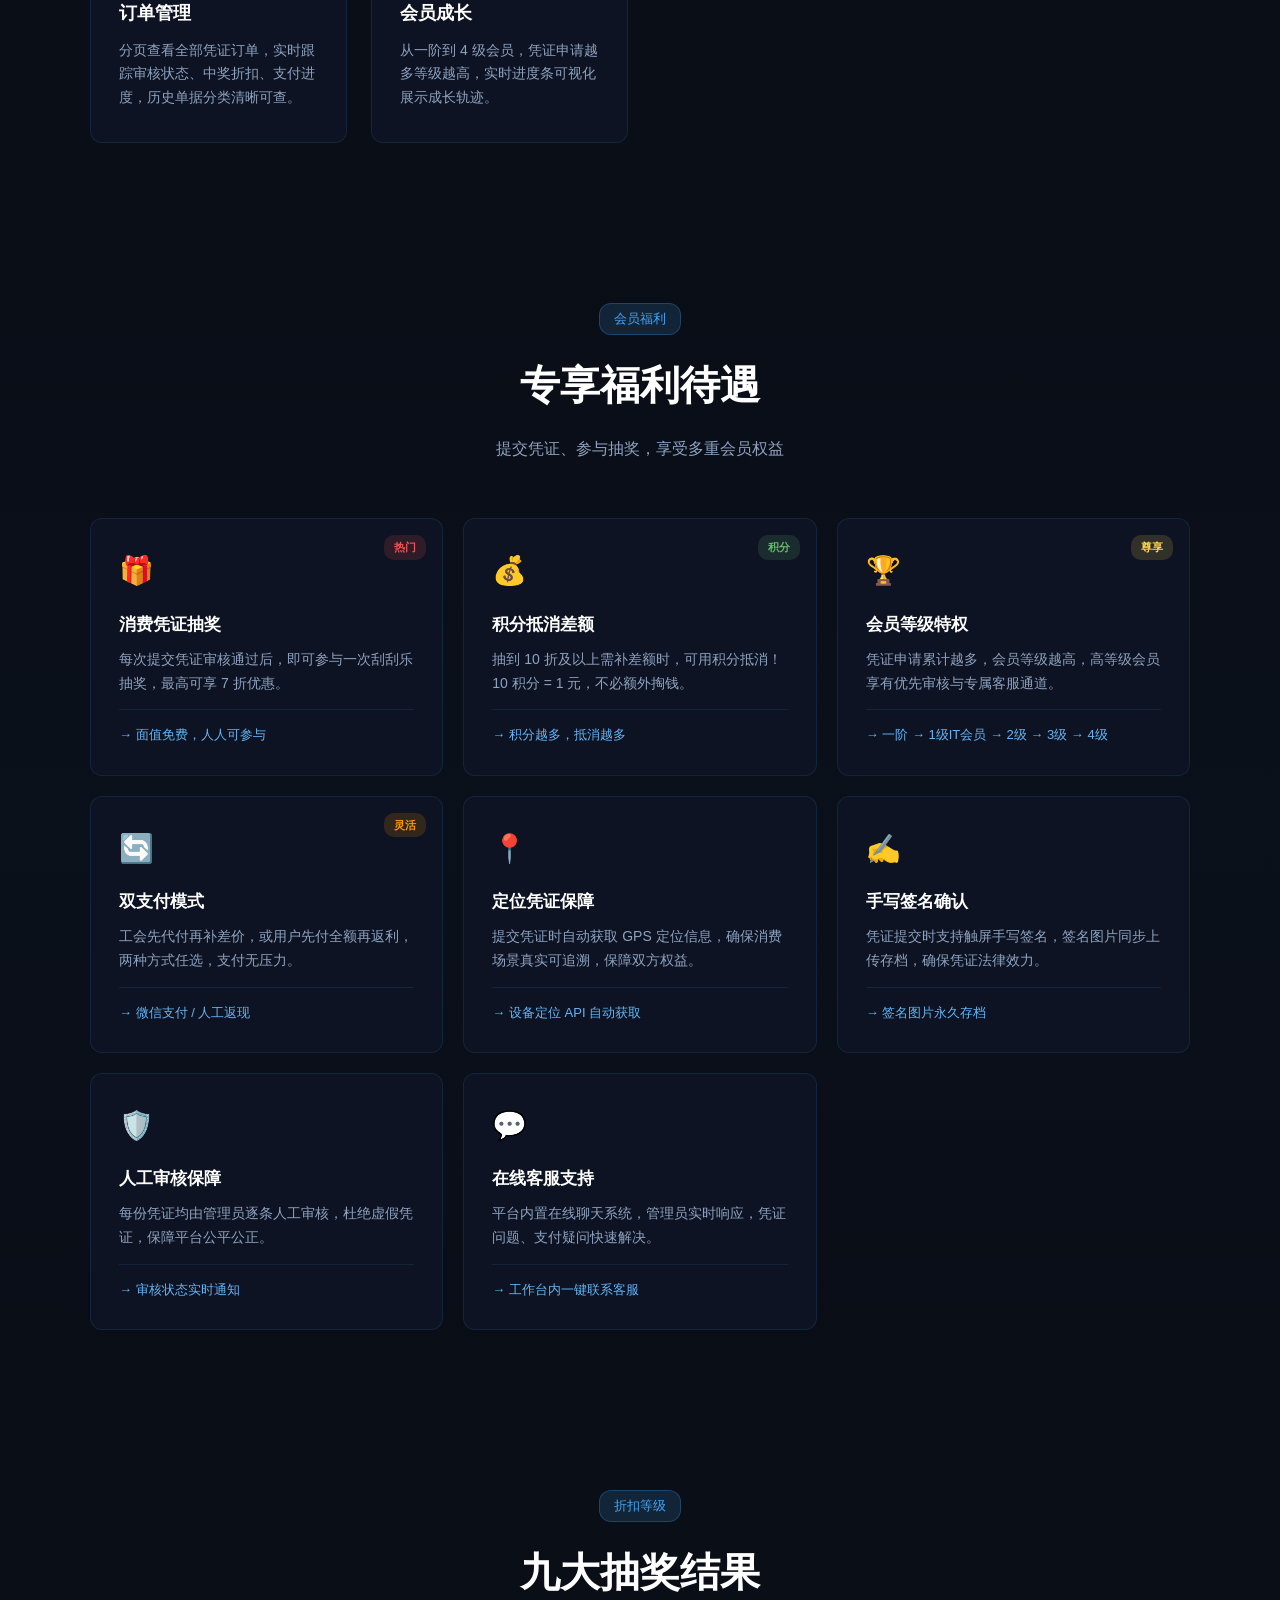
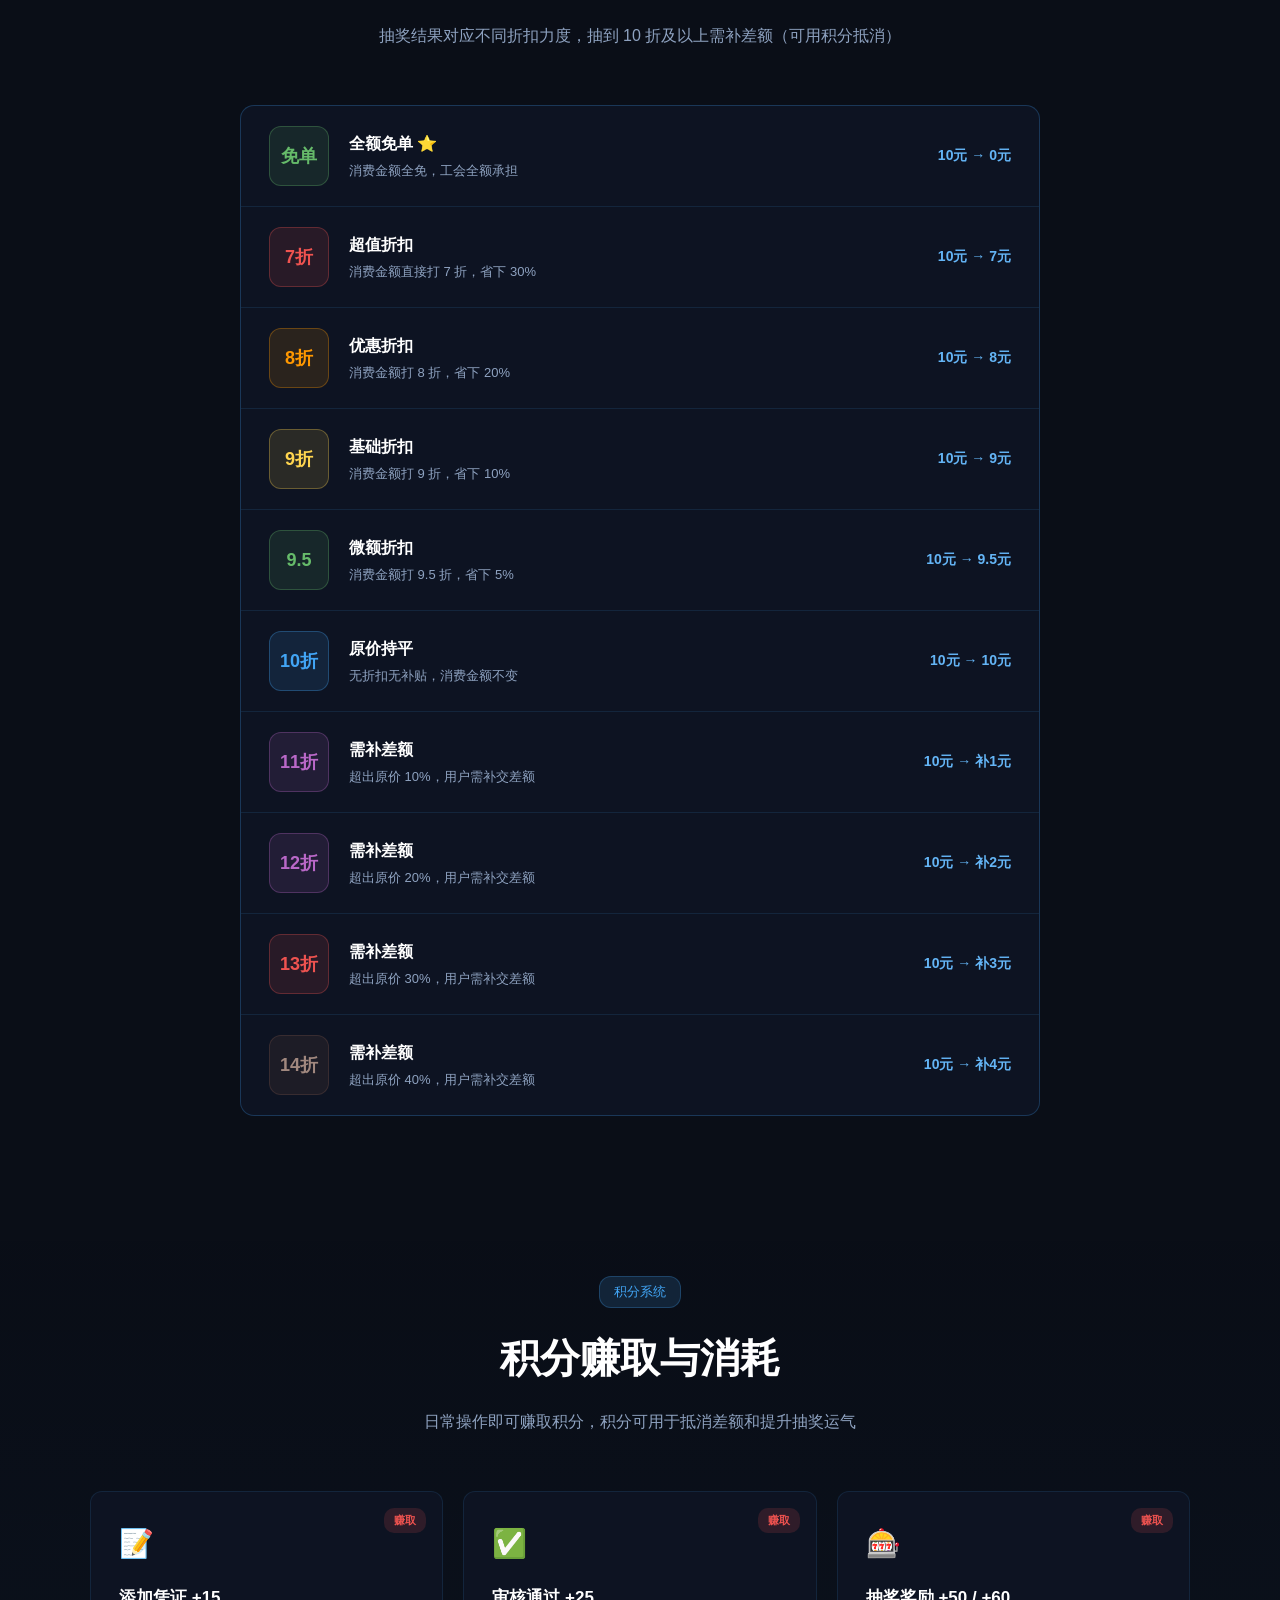
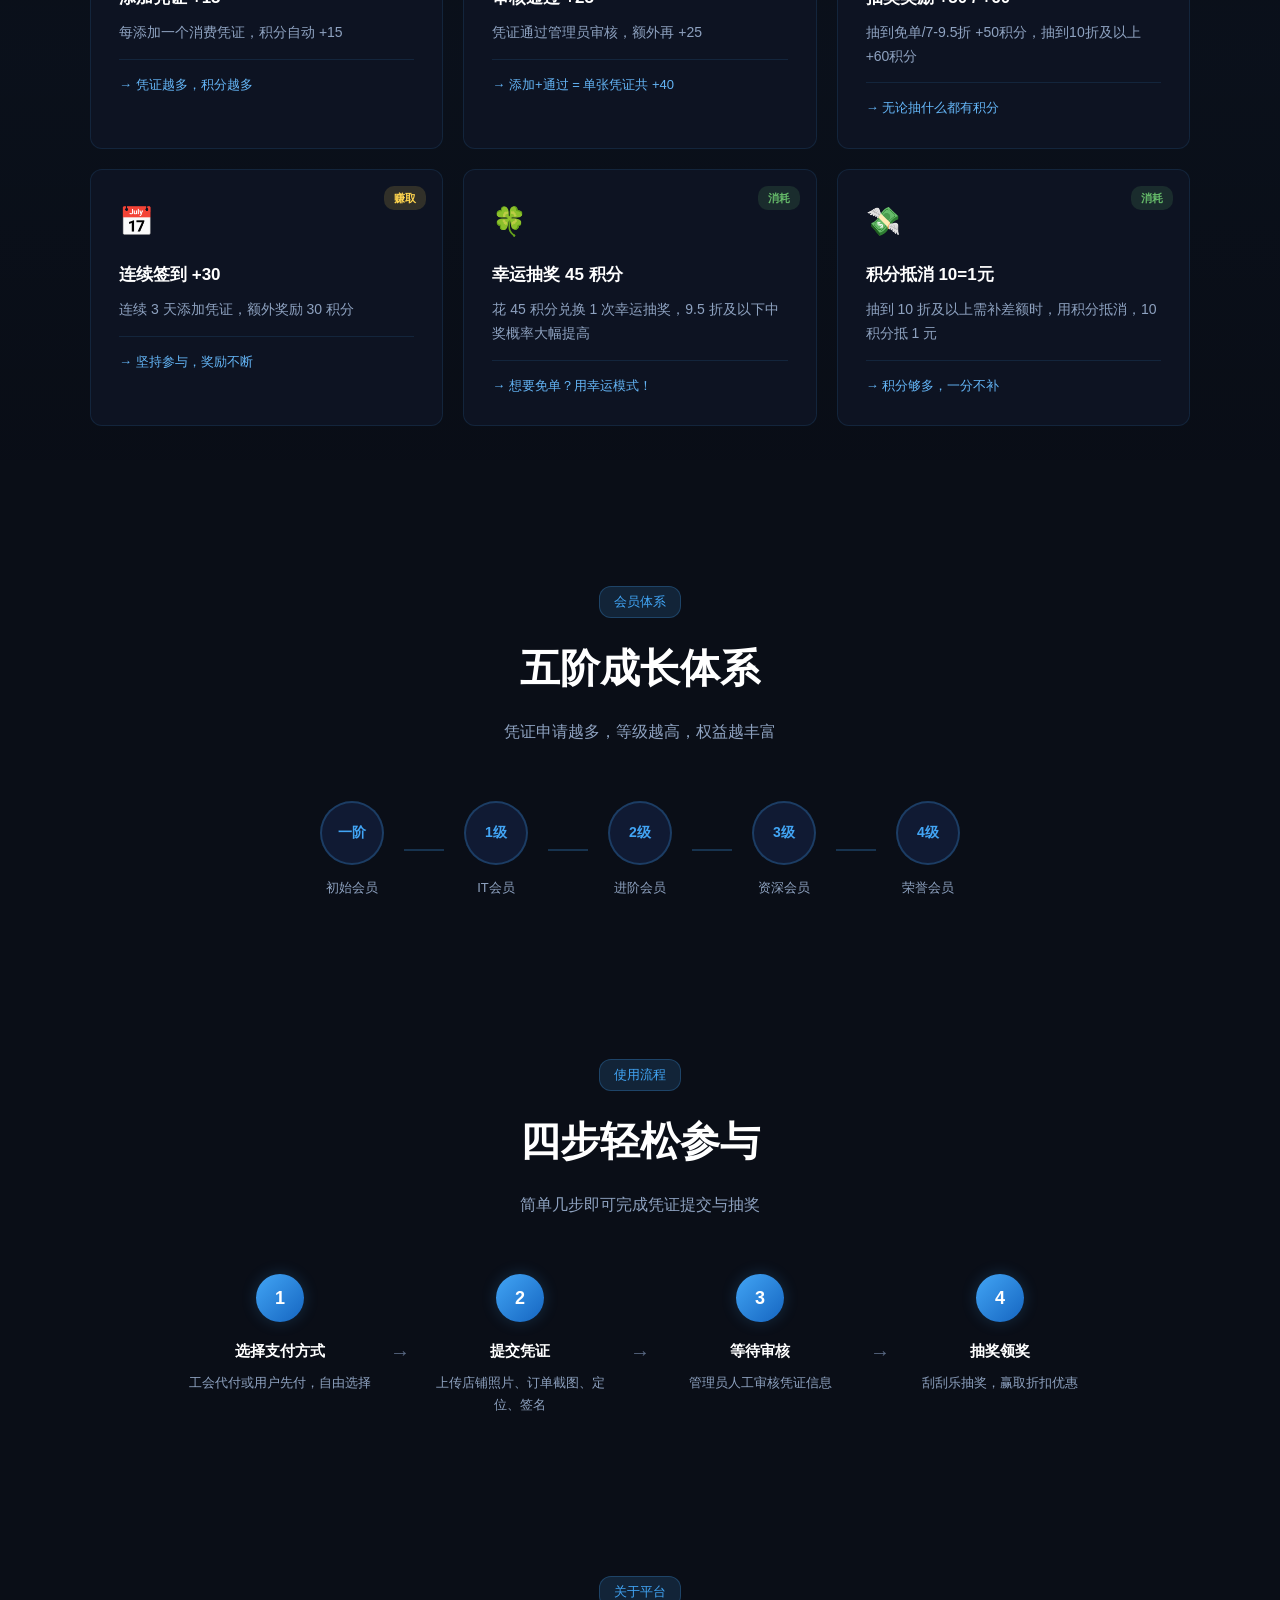
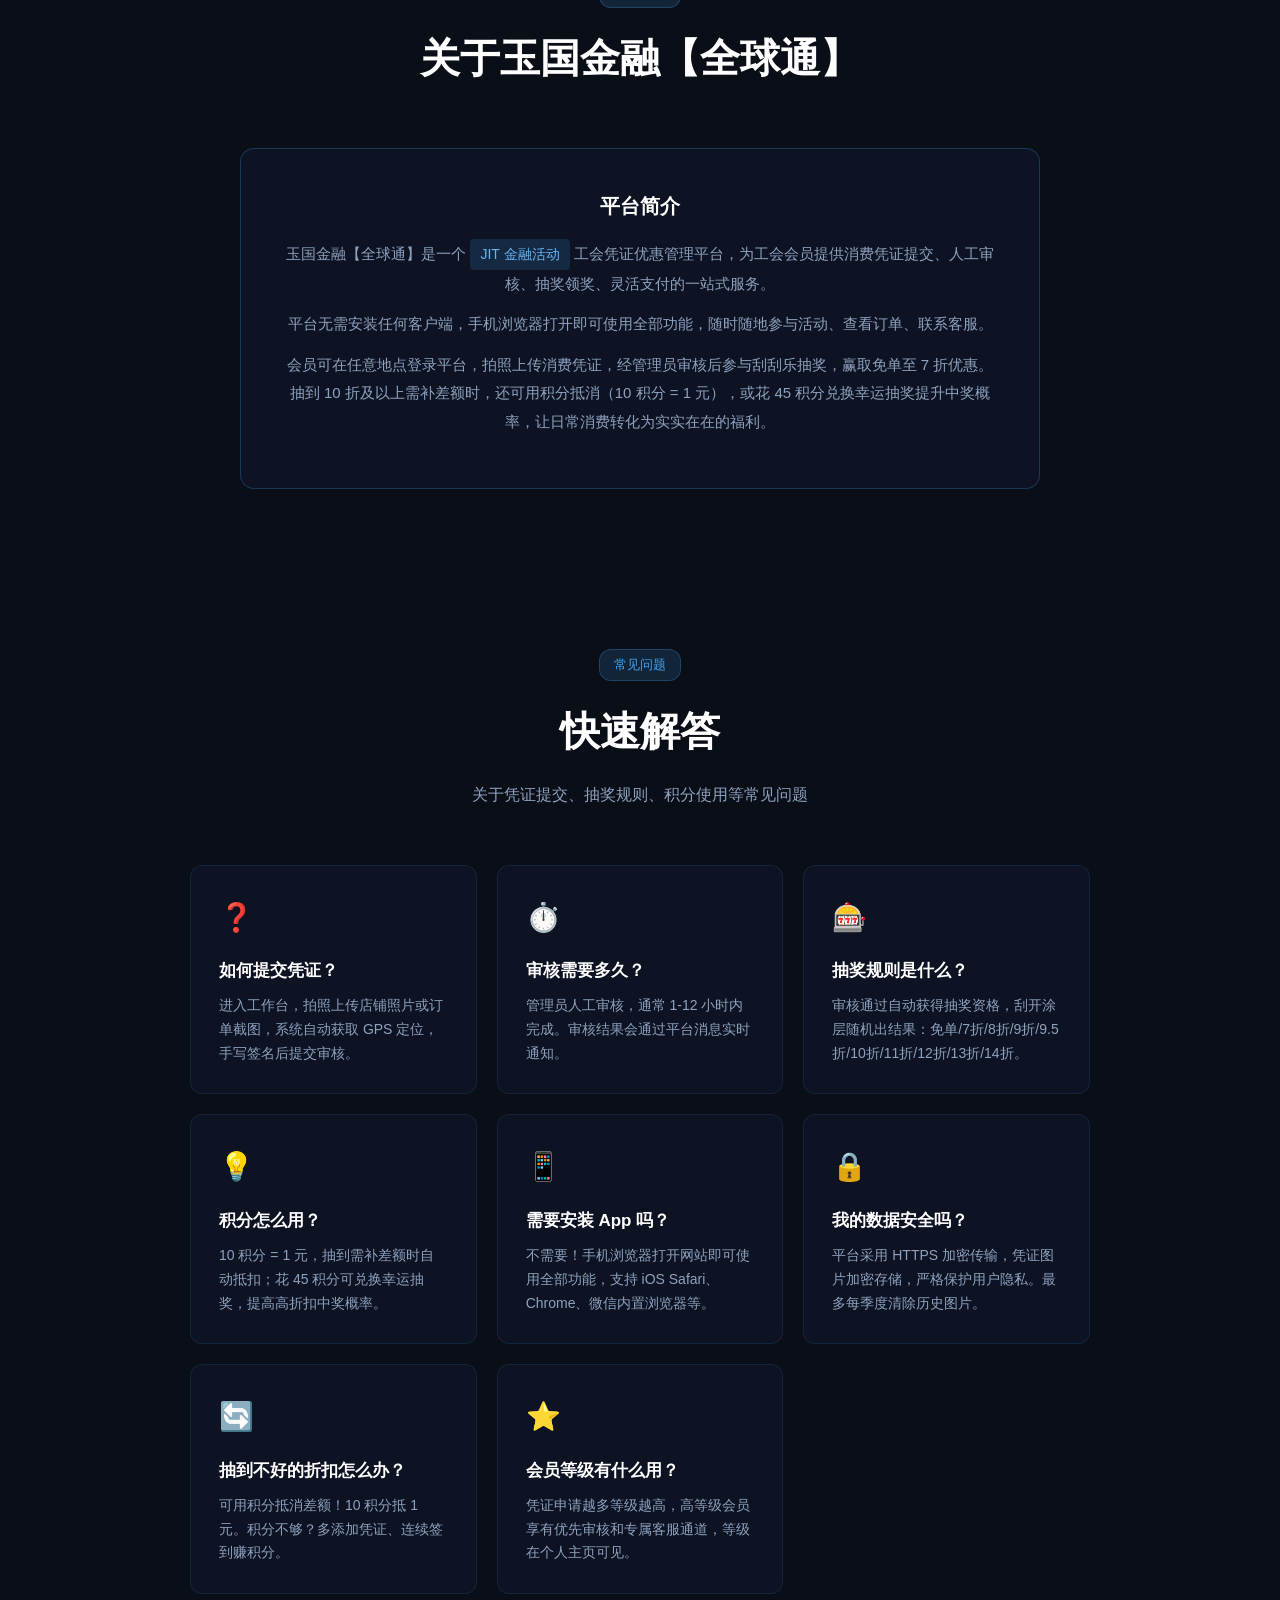
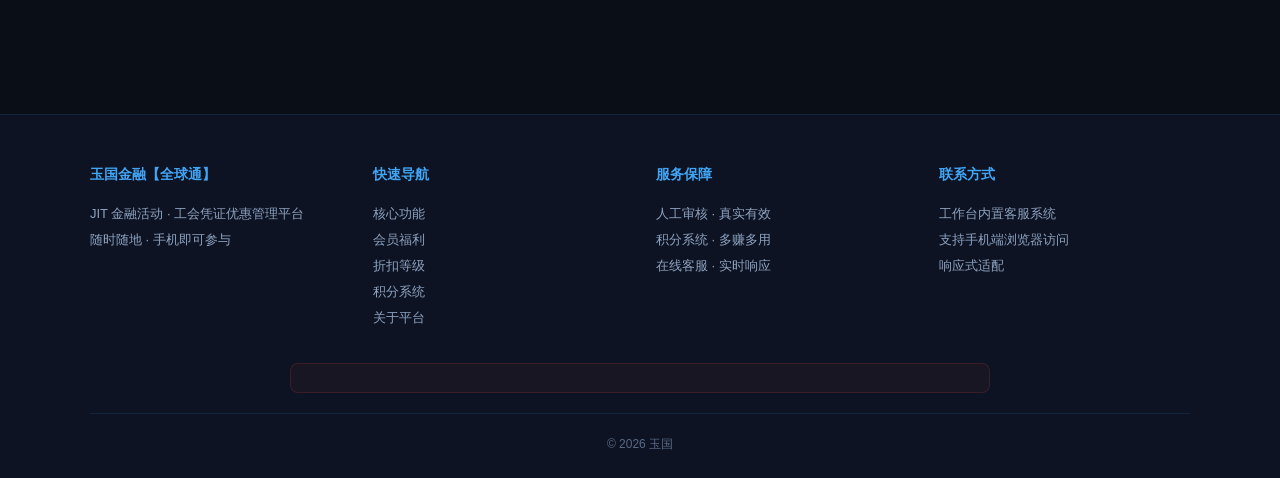
==== commit c56e38f2: "UI基线整改: 统一farm颜色体系、transition≤200ms、首页FAQ+stat卡片化、prefers-reduced-motion、text-wrap:balance" ====
--- a/index.html
+++ b/index.html
@@ -22,7 +22,7 @@
 .bg-grid { position: fixed; top:0; left:0; width:100%; height:100%; background-image: linear-gradient(rgba(66,165,245,0.03) 1px,transparent 1px),linear-gradient(90deg,rgba(66,165,245,0.03) 1px,transparent 1px); background-size: 50px 50px; pointer-events: none; z-index: 0; }
 .bg-glow { position: fixed; top:-20%; left:50%; transform: translateX(-50%); width:800px; height:600px; border-radius:50%; background: radial-gradient(circle,rgba(66,165,245,0.06) 0%,transparent 70%); pointer-events:none; z-index:0; }
 
-.navbar { position: fixed; top:0; left:0; width:100%; z-index:100; background: rgba(10,14,23,0.85); backdrop-filter: blur(12px); border-bottom: 1px solid var(--border); transition: all 0.3s ease; }
+.navbar { position: fixed; top:0; left:0; width:100%; z-index:100; background: rgba(10,14,23,0.85); backdrop-filter: blur(12px); border-bottom: 1px solid var(--border); transition: all 0.2s ease; }
 .navbar-inner { max-width:1200px; margin:0 auto; padding:0 24px; height:64px; display:flex; align-items:center; justify-content:space-between; }
 .navbar-logo { display:flex; align-items:center; gap:10px; text-decoration:none; }
 .navbar-logo-icon { width:36px; height:36px; border-radius:8px; background: linear-gradient(135deg,var(--accent),#1565c0); display:flex; align-items:center; justify-content:center; font-size:20px; font-weight:700; color:#fff; box-shadow:0 0 12px rgba(66,165,245,0.3); }
@@ -88,13 +88,14 @@
 }
 .hero-subtitle { font-size:clamp(15px,1.8vw,19px); color:var(--text-secondary); max-width:680px; margin:0 auto 44px; line-height:1.9; }
 .hero-actions { display:flex; gap:16px; justify-content:center; flex-wrap:wrap; }
-.btn-primary { background:linear-gradient(135deg,var(--accent),#1565c0); color:#fff; text-decoration:none; font-size:15px; font-weight:600; padding:14px 36px; border-radius:8px; transition:all 0.3s; box-shadow:0 4px 20px rgba(66,165,245,0.25); display:inline-flex; align-items:center; gap:8px; }
+.btn-primary { background:linear-gradient(135deg,var(--accent),#1565c0); color:#fff; text-decoration:none; font-size:15px; font-weight:600; padding:14px 36px; border-radius:8px; transition:all 0.2s; box-shadow:0 4px 20px rgba(66,165,245,0.25); display:inline-flex; align-items:center; gap:8px; }
 .btn-primary:hover { box-shadow:0 4px 30px rgba(66,165,245,0.4); transform:translateY(-2px); }
-.btn-secondary { background:transparent; color:var(--accent); text-decoration:none; font-size:15px; font-weight:600; padding:14px 36px; border-radius:8px; border:1px solid var(--border-strong); transition:all 0.3s; display:inline-flex; align-items:center; gap:8px; }
+.btn-secondary { background:transparent; color:var(--accent); text-decoration:none; font-size:15px; font-weight:600; padding:14px 36px; border-radius:8px; border:1px solid var(--border-strong); transition:all 0.2s; display:inline-flex; align-items:center; gap:8px; }
 .btn-secondary:hover { background:var(--accent-glow); border-color:var(--accent); }
-.hero-stats { display:flex; gap:48px; justify-content:center; margin-top:60px; flex-wrap:wrap; }
-.hero-stat { text-align:center; }
-.hero-stat-num { font-size:36px; font-weight:800; color:var(--accent); text-shadow:0 0 20px rgba(66,165,245,0.3); }
+.hero-stats { display:flex; gap:20px; justify-content:center; margin-top:60px; flex-wrap:wrap; }
+.hero-stat { text-align:center; background:rgba(66,165,245,0.04); border:1px solid rgba(66,165,245,0.1); border-radius:12px; padding:24px 32px; min-width:120px; transition:all .2s; }
+.hero-stat:hover { border-color:rgba(66,165,245,0.3); background:rgba(66,165,245,0.08); transform:translateY(-2px); }
+.hero-stat-num { font-size:36px; font-weight:800; color:var(--accent); text-shadow:0 0 20px rgba(66,165,245,0.3); font-variant-numeric:tabular-nums; }
 .hero-stat-label { font-size:13px; color:var(--text-muted); margin-top:4px; }
 
 .section { position:relative; z-index:1; padding:80px 24px; }
@@ -105,8 +106,8 @@
 .section-desc { font-size:16px; color:var(--text-secondary); max-width:600px; margin:0 auto; }
 
 .features-grid { display:grid; grid-template-columns:repeat(auto-fit,minmax(250px,1fr)); gap:24px; }
-.feature-card { background:var(--bg-card); border:1px solid var(--border); border-radius:12px; padding:32px 28px; transition:all 0.3s; position:relative; overflow:hidden; }
-.feature-card::before { content:''; position:absolute; top:0; left:0; width:100%; height:2px; background:linear-gradient(90deg,transparent,var(--accent),transparent); opacity:0; transition:opacity 0.3s; }
+.feature-card { background:var(--bg-card); border:1px solid var(--border); border-radius:12px; padding:32px 28px; transition:all 0.2s; position:relative; overflow:hidden; }
+.feature-card::before { content:''; position:absolute; top:0; left:0; width:100%; height:2px; background:linear-gradient(90deg,transparent,var(--accent),transparent); opacity:0; transition:opacity 0.2s; }
 .feature-card:hover { background:var(--bg-card-hover); border-color:var(--border-strong); transform:translateY(-4px); box-shadow:0 8px 30px rgba(66,165,245,0.1); }
 .feature-card:hover::before { opacity:1; }
 .feature-icon { width:52px; height:52px; border-radius:12px; background:var(--accent-glow); display:flex; align-items:center; justify-content:center; margin-bottom:20px; font-size:24px; }
@@ -115,7 +116,7 @@
 
 .welfare-section { background:linear-gradient(180deg,transparent,rgba(66,165,245,0.02),transparent); }
 .welfare-grid { display:grid; grid-template-columns:repeat(auto-fit,minmax(280px,1fr)); gap:20px; }
-.welfare-card { background:var(--bg-card); border:1px solid var(--border); border-radius:12px; padding:28px; position:relative; overflow:hidden; transition:all 0.3s; }
+.welfare-card { background:var(--bg-card); border:1px solid var(--border); border-radius:12px; padding:28px; position:relative; overflow:hidden; transition:all 0.2s; }
 .welfare-card:hover { border-color:var(--accent); transform:translateY(-2px); }
 .welfare-card-tag { position:absolute; top:16px; right:16px; font-size:11px; padding:3px 10px; border-radius:10px; font-weight:600; }
 .tag-hot { background:rgba(239,83,80,0.15); color:var(--red); }
@@ -145,7 +146,7 @@
 
 .membership-track { display:flex; align-items:center; justify-content:center; gap:0; flex-wrap:wrap; margin-top:40px; }
 .member-node { display:flex; flex-direction:column; align-items:center; gap:12px; padding:0 20px; }
-.member-circle { width:64px; height:64px; border-radius:50%; background:var(--bg-deep); border:2px solid var(--border-strong); display:flex; align-items:center; justify-content:center; font-size:14px; font-weight:700; color:var(--accent); transition:all 0.3s; }
+.member-circle { width:64px; height:64px; border-radius:50%; background:var(--bg-deep); border:2px solid var(--border-strong); display:flex; align-items:center; justify-content:center; font-size:14px; font-weight:700; color:var(--accent); transition:all 0.2s; }
 .member-node:hover .member-circle { border-color:var(--accent); box-shadow:0 0 20px rgba(66,165,245,0.3); }
 .member-label { font-size:13px; color:var(--text-secondary); }
 .member-line { width:40px; height:2px; background:var(--border-strong); }
@@ -176,7 +177,7 @@
 @keyframes fadeInUp { from{opacity:0;transform:translateY(30px);} to{opacity:1;transform:translateY(0);} }
 .fade-in { animation:fadeInUp 0.8s ease forwards; }
 .fade-in-delay-1 { animation:fadeInUp 0.8s ease 0.15s forwards; opacity:0; }
-.fade-in-delay-2 { animation:fadeInUp 0.8s ease 0.3s forwards; opacity:0; }
+.fade-in-delay-2 { animation:fadeInUp 0.8s ease 0.2s forwards; opacity:0; }
 .fade-in-delay-3 { animation:fadeInUp 0.8s ease 0.45s forwards; opacity:0; }
 
 @media (max-width:768px) {
@@ -231,6 +232,7 @@
       <a href="#welfare" class="navbar-link">会员福利</a>
       <a href="#discount" class="navbar-link">折扣等级</a>
       <a href="#points" class="navbar-link">积分系统</a>
+      <a href="#faq" class="navbar-link">常见问题</a>
       <a href="#about" class="navbar-link">关于平台</a>
     </div>
     <div style="display:flex;align-items:center;gap:10px;">
@@ -477,6 +479,26 @@
       <p>玉国金融【全球通】是一个 <span class="about-highlight">JIT 金融活动</span> 工会凭证优惠管理平台，为工会会员提供消费凭证提交、人工审核、抽奖领奖、灵活支付的一站式服务。</p>
       <p>平台无需安装任何客户端，手机浏览器打开即可使用全部功能，随时随地参与活动、查看订单、联系客服。</p>
       <p>会员可在任意地点登录平台，拍照上传消费凭证，经管理员审核后参与刮刮乐抽奖，赢取免单至 7 折优惠。抽到 10 折及以上需补差额时，还可用积分抵消（10 积分 = 1 元），或花 45 积分兑换幸运抽奖提升中奖概率，让日常消费转化为实实在在的福利。</p>
+    </div>
+  </div>
+</section>
+
+<section class="section" id="faq">
+  <div class="section-inner">
+    <div class="section-header">
+      <span class="section-tag">常见问题</span>
+      <h2 class="section-title">快速解答</h2>
+      <p class="section-desc">关于凭证提交、抽奖规则、积分使用等常见问题</p>
+    </div>
+    <div class="welfare-grid" style="max-width:900px;margin:0 auto;">
+      <div class="welfare-card"><div class="welfare-icon">❓</div><h3>如何提交凭证？</h3><p>进入工作台，拍照上传店铺照片或订单截图，系统自动获取 GPS 定位，手写签名后提交审核。</p></div>
+      <div class="welfare-card"><div class="welfare-icon">⏱️</div><h3>审核需要多久？</h3><p>管理员人工审核，通常 1-12 小时内完成。审核结果会通过平台消息实时通知。</p></div>
+      <div class="welfare-card"><div class="welfare-icon">🎰</div><h3>抽奖规则是什么？</h3><p>审核通过自动获得抽奖资格，刮开涂层随机出结果：免单/7折/8折/9折/9.5折/10折/11折/12折/13折/14折。</p></div>
+      <div class="welfare-card"><div class="welfare-icon">💡</div><h3>积分怎么用？</h3><p>10 积分 = 1 元，抽到需补差额时自动抵扣；花 45 积分可兑换幸运抽奖，提高高折扣中奖概率。</p></div>
+      <div class="welfare-card"><div class="welfare-icon">📱</div><h3>需要安装 App 吗？</h3><p>不需要！手机浏览器打开网站即可使用全部功能，支持 iOS Safari、Chrome、微信内置浏览器等。</p></div>
+      <div class="welfare-card"><div class="welfare-icon">🔒</div><h3>我的数据安全吗？</h3><p>平台采用 HTTPS 加密传输，凭证图片加密存储，严格保护用户隐私。最多每季度清除历史图片。</p></div>
+      <div class="welfare-card"><div class="welfare-icon">🔄</div><h3>抽到不好的折扣怎么办？</h3><p>可用积分抵消差额！10 积分抵 1 元。积分不够？多添加凭证、连续签到赚积分。</p></div>
+      <div class="welfare-card"><div class="welfare-icon">⭐</div><h3>会员等级有什么用？</h3><p>凭证申请越多等级越高，高等级会员享有优先审核和专属客服通道，等级在个人主页可见。</p></div>
     </div>
   </div>
 </section>
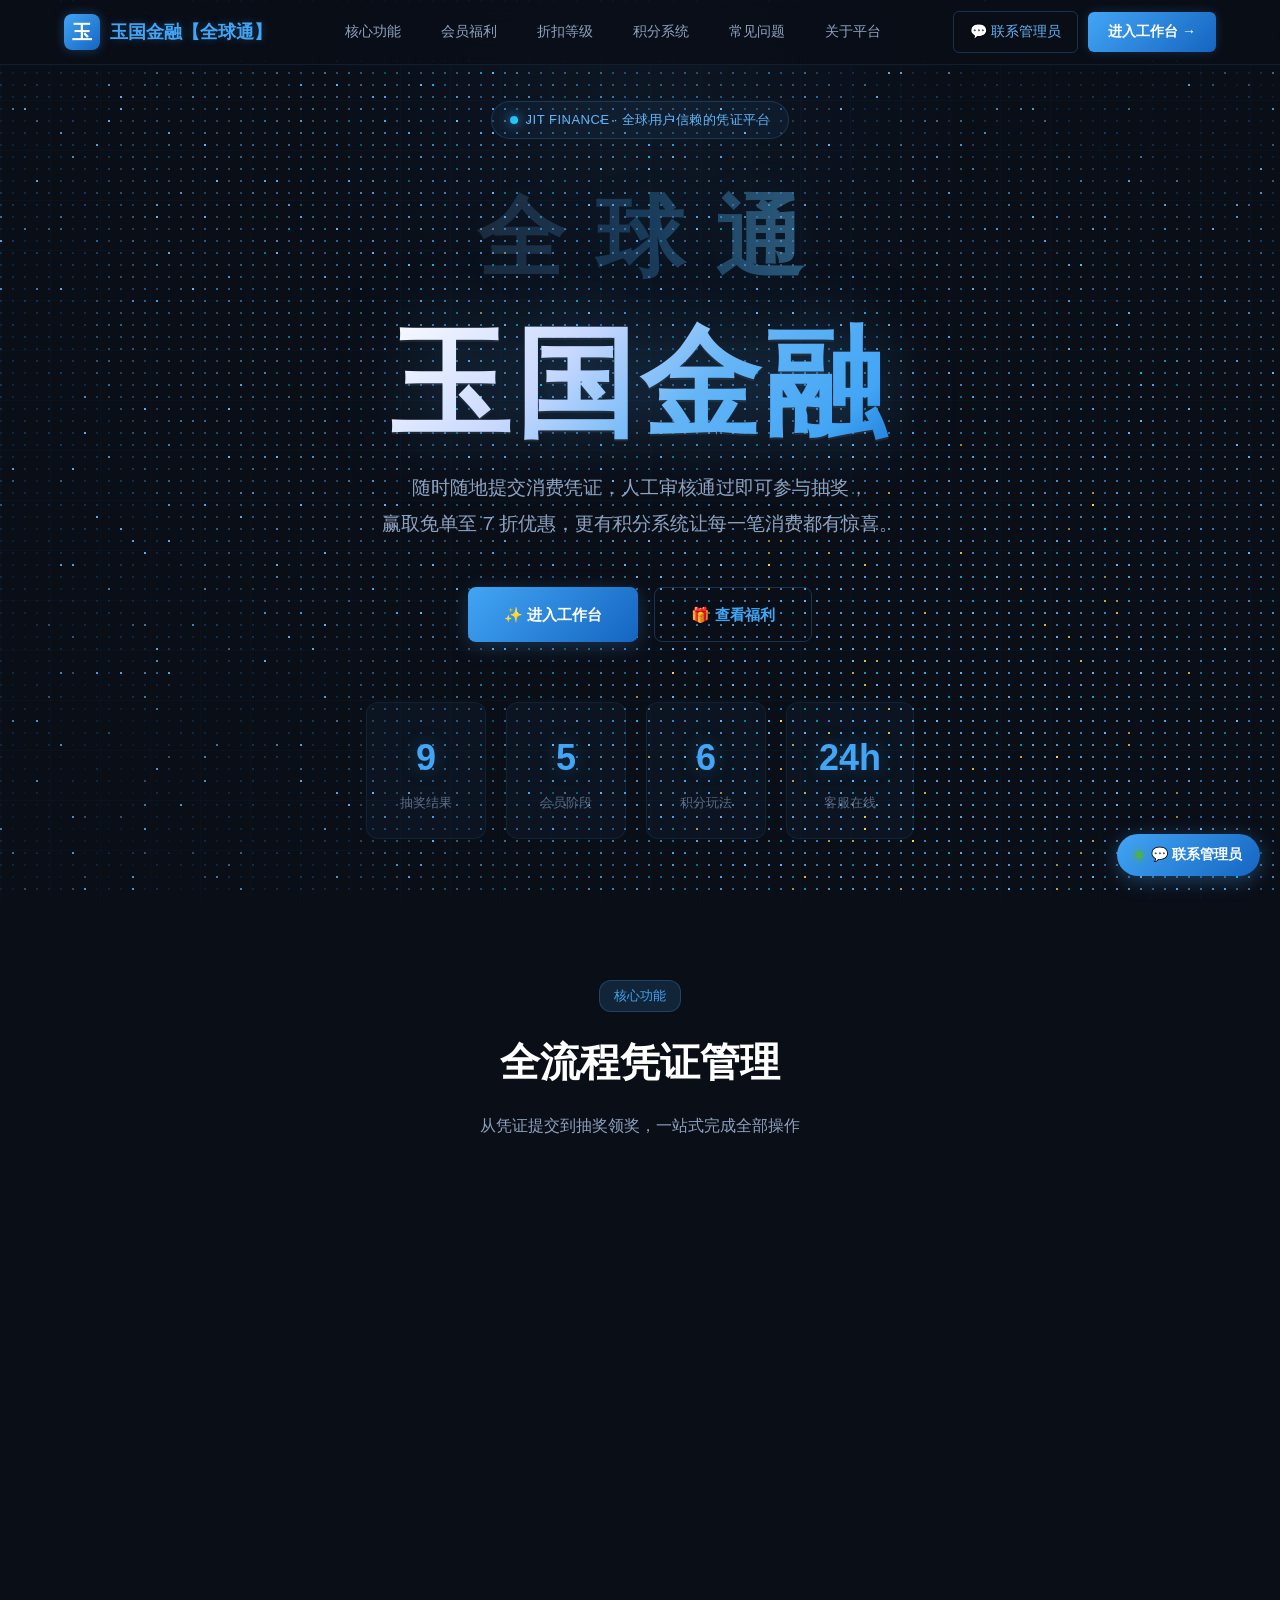
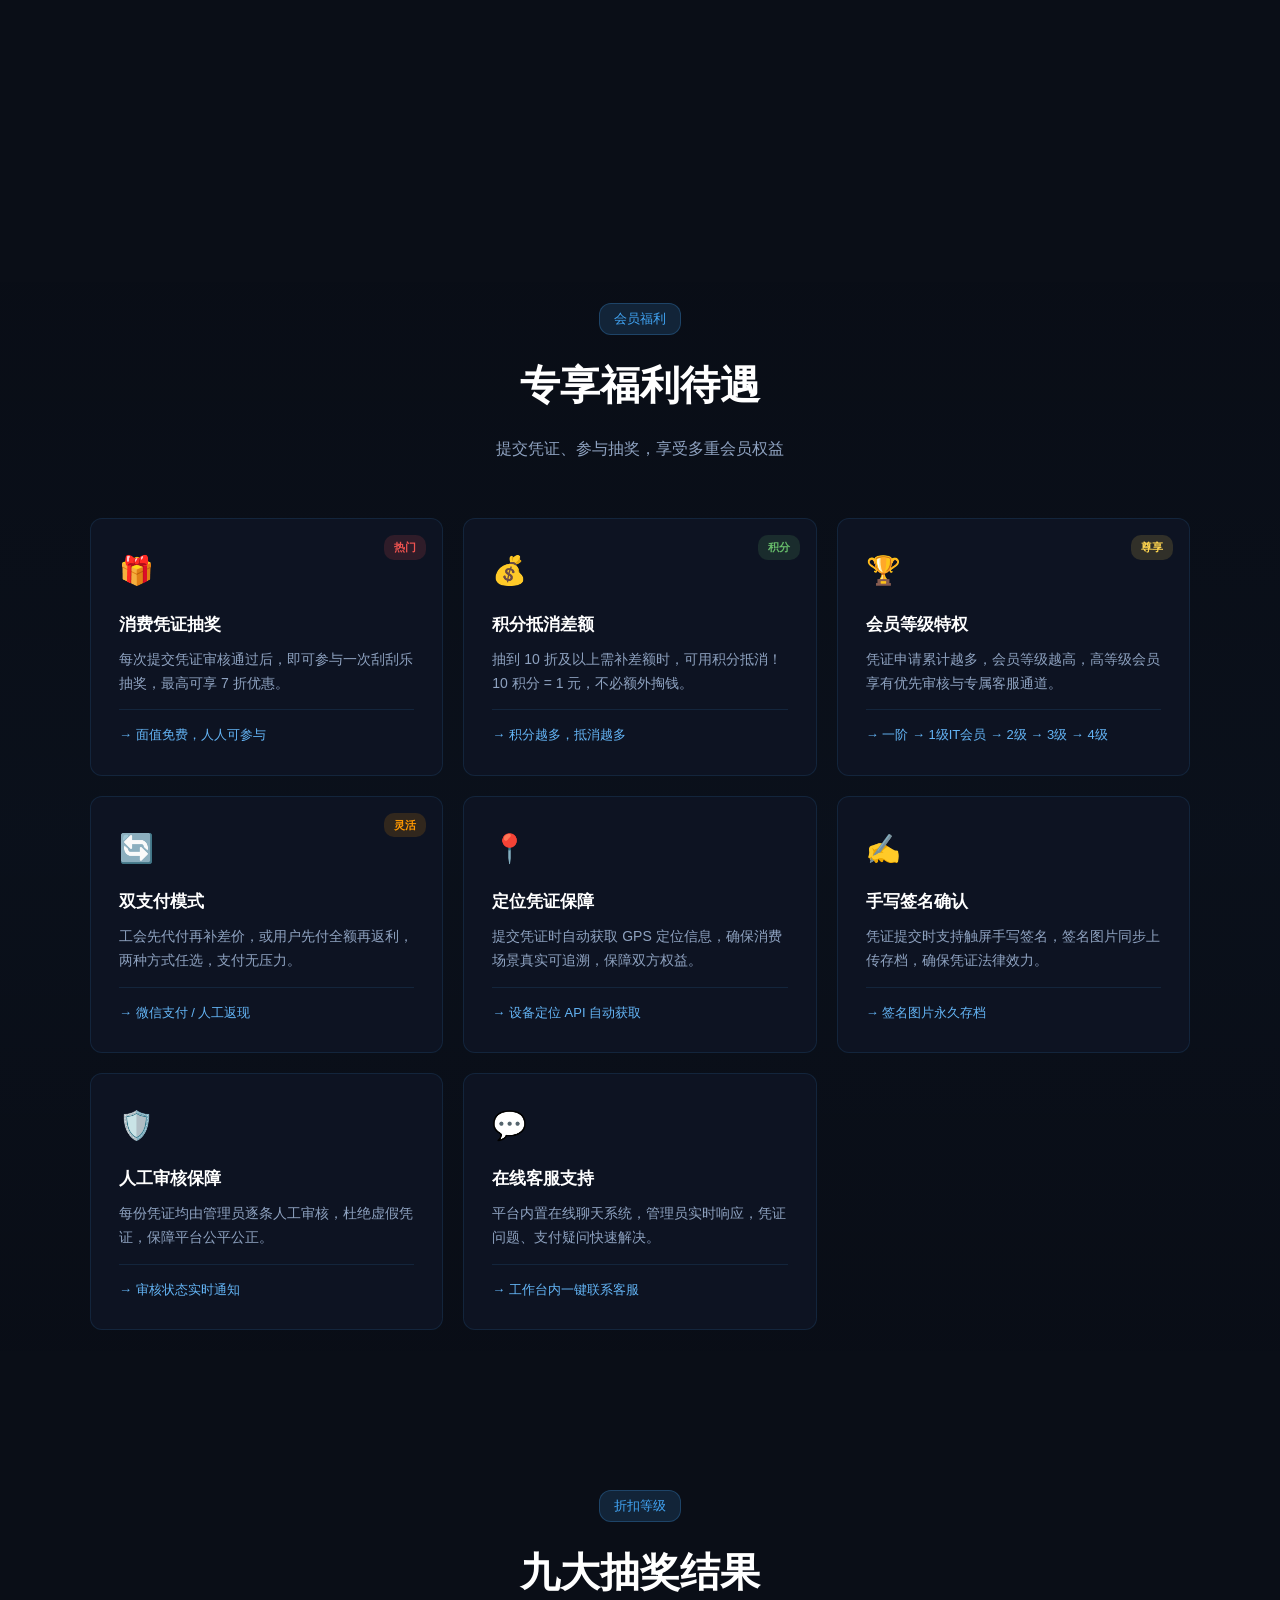
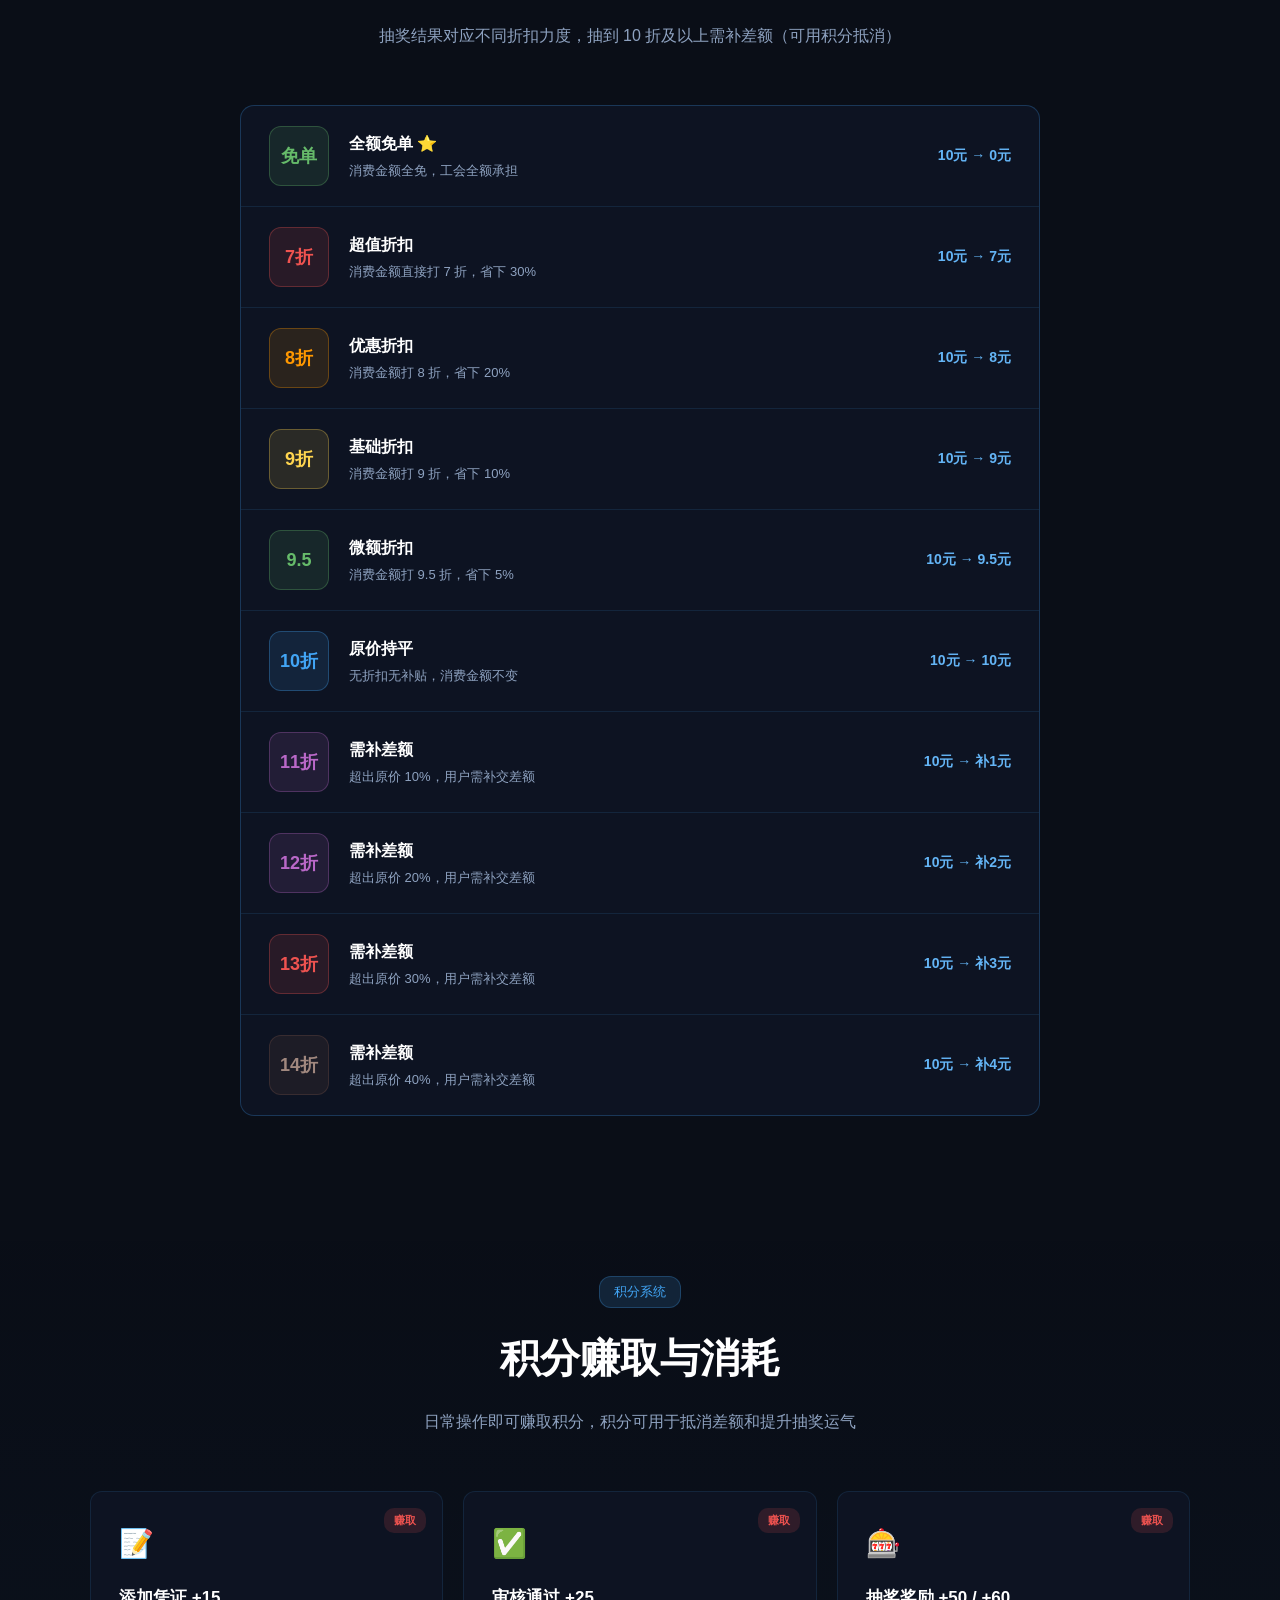
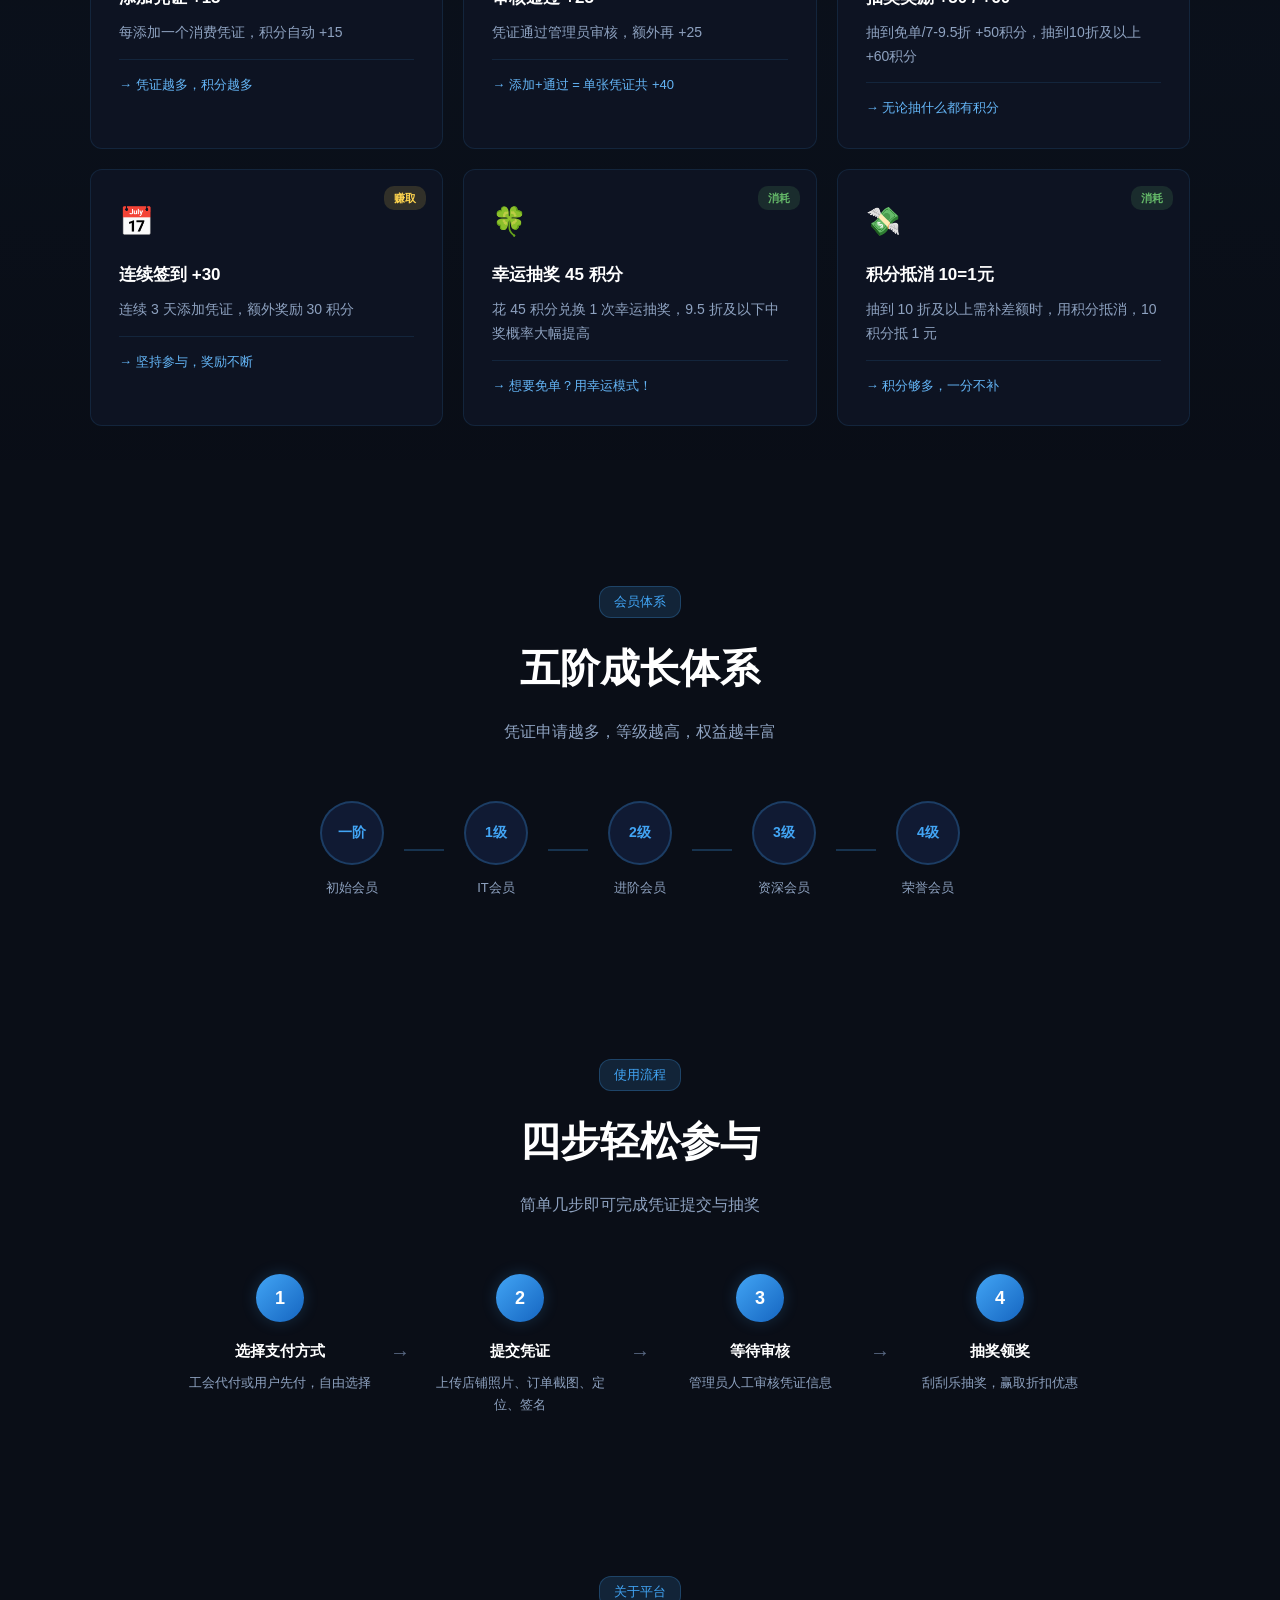
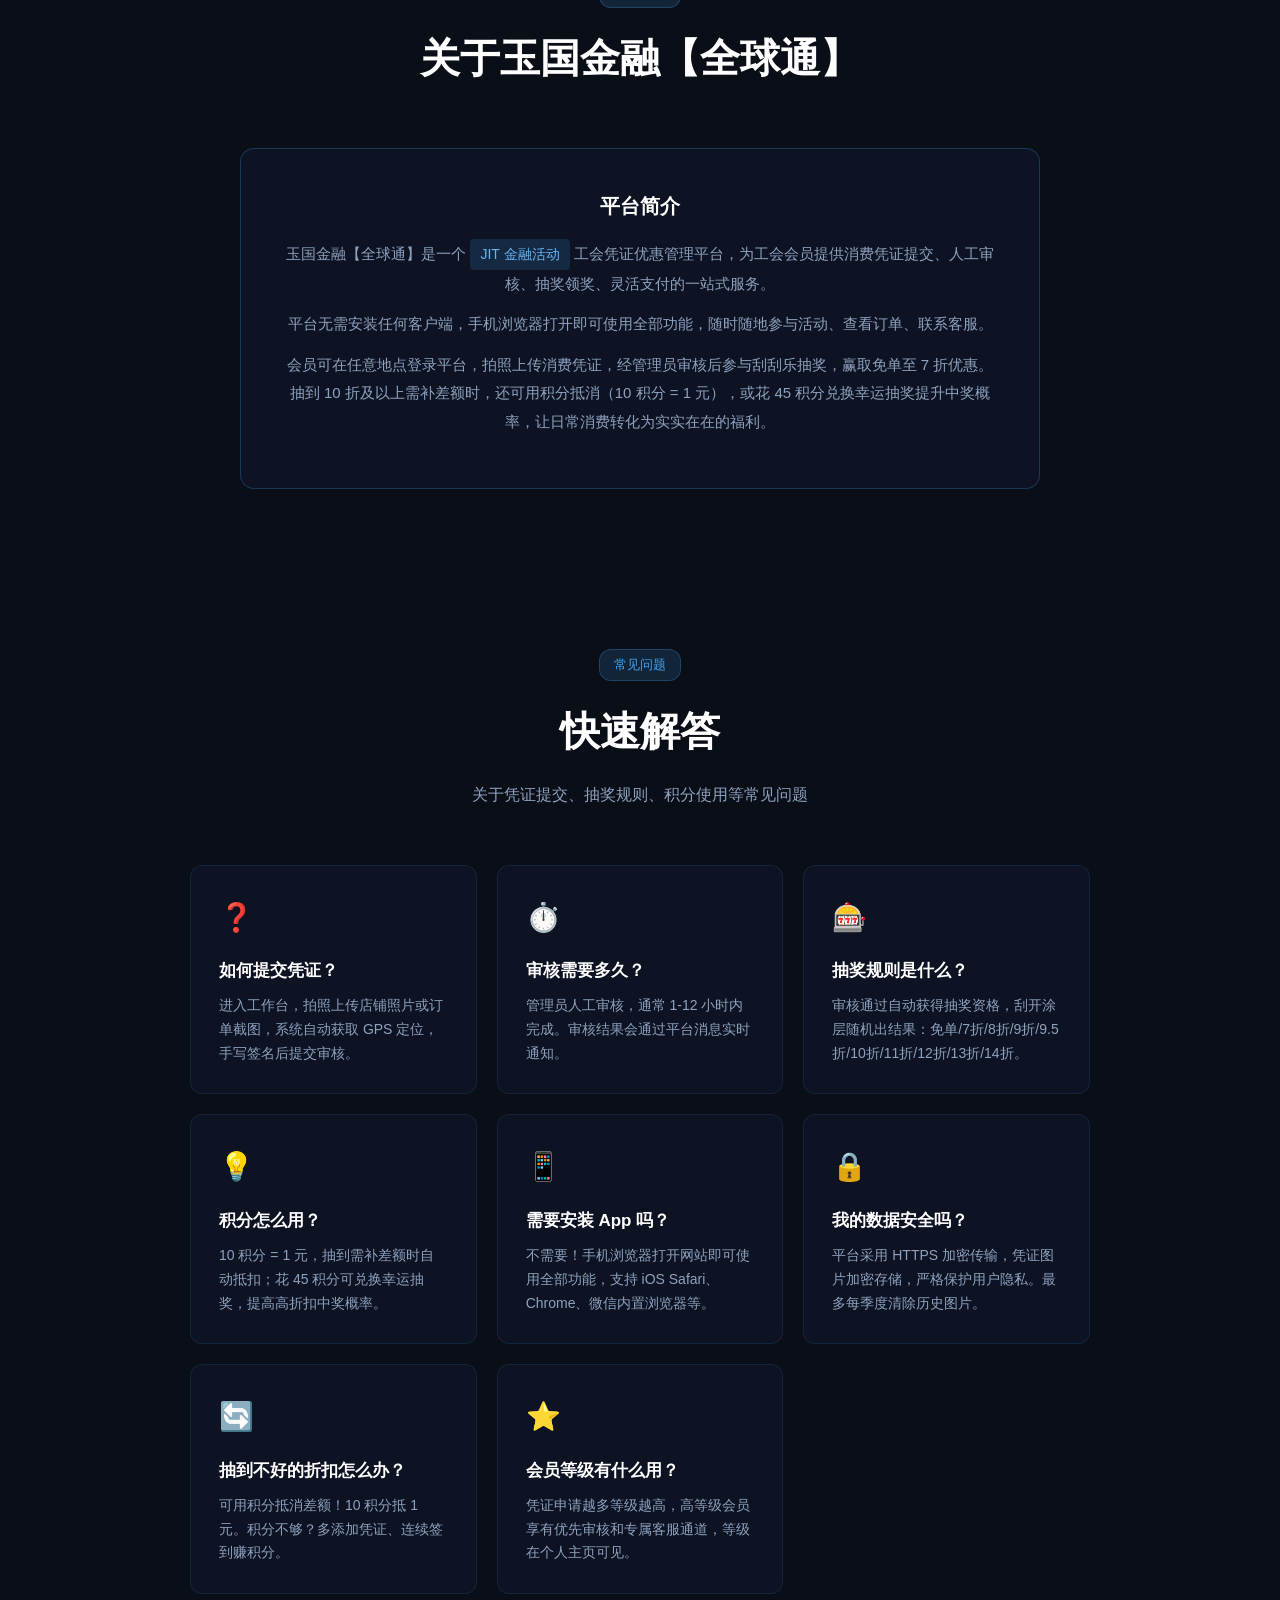
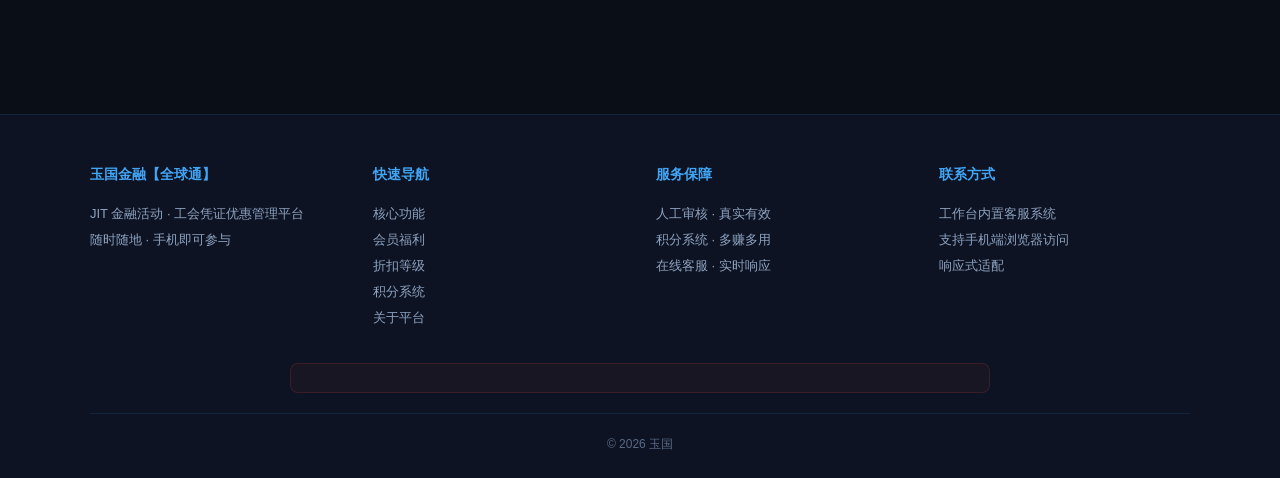
==== commit 6a81ba7c: "安全第二批：开奖与积分全部改为服务端裁决 - /points/action：移除客户端金额入参；转盘由服务端 crypto 抽取并结算，免费抽每日限 1 次 - 新增 /lottery/draw：服务" ====
--- a/index.html
+++ b/index.html
@@ -687,7 +687,7 @@
 </div>
 
 <script src="js/config.js?v=3.5.0"></script>
-<script src="js/api.js?v=3.5.9"></script>
+<script src="js/api.js?v=3.6.0"></script>
 <script>
 // ===== 匿名联系管理员（所有访客共用「匿名」身份） =====
 (function() {
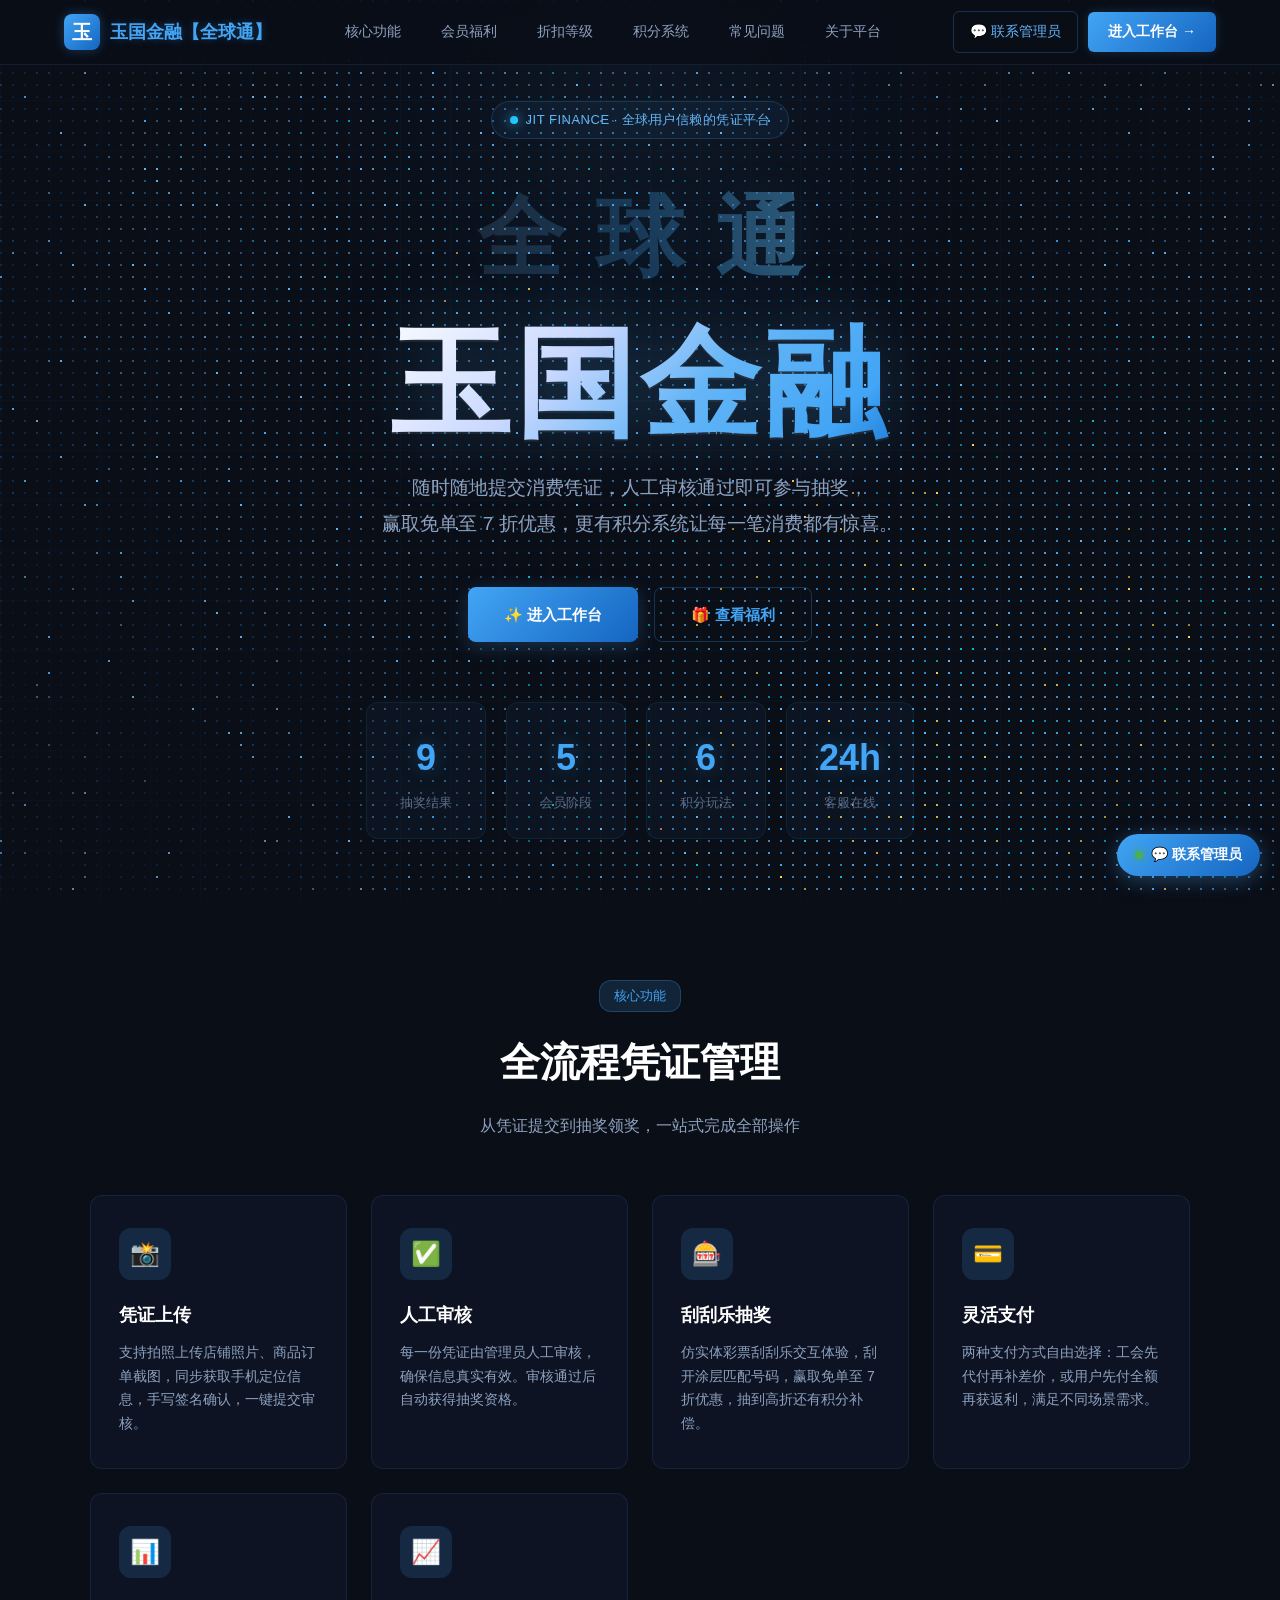
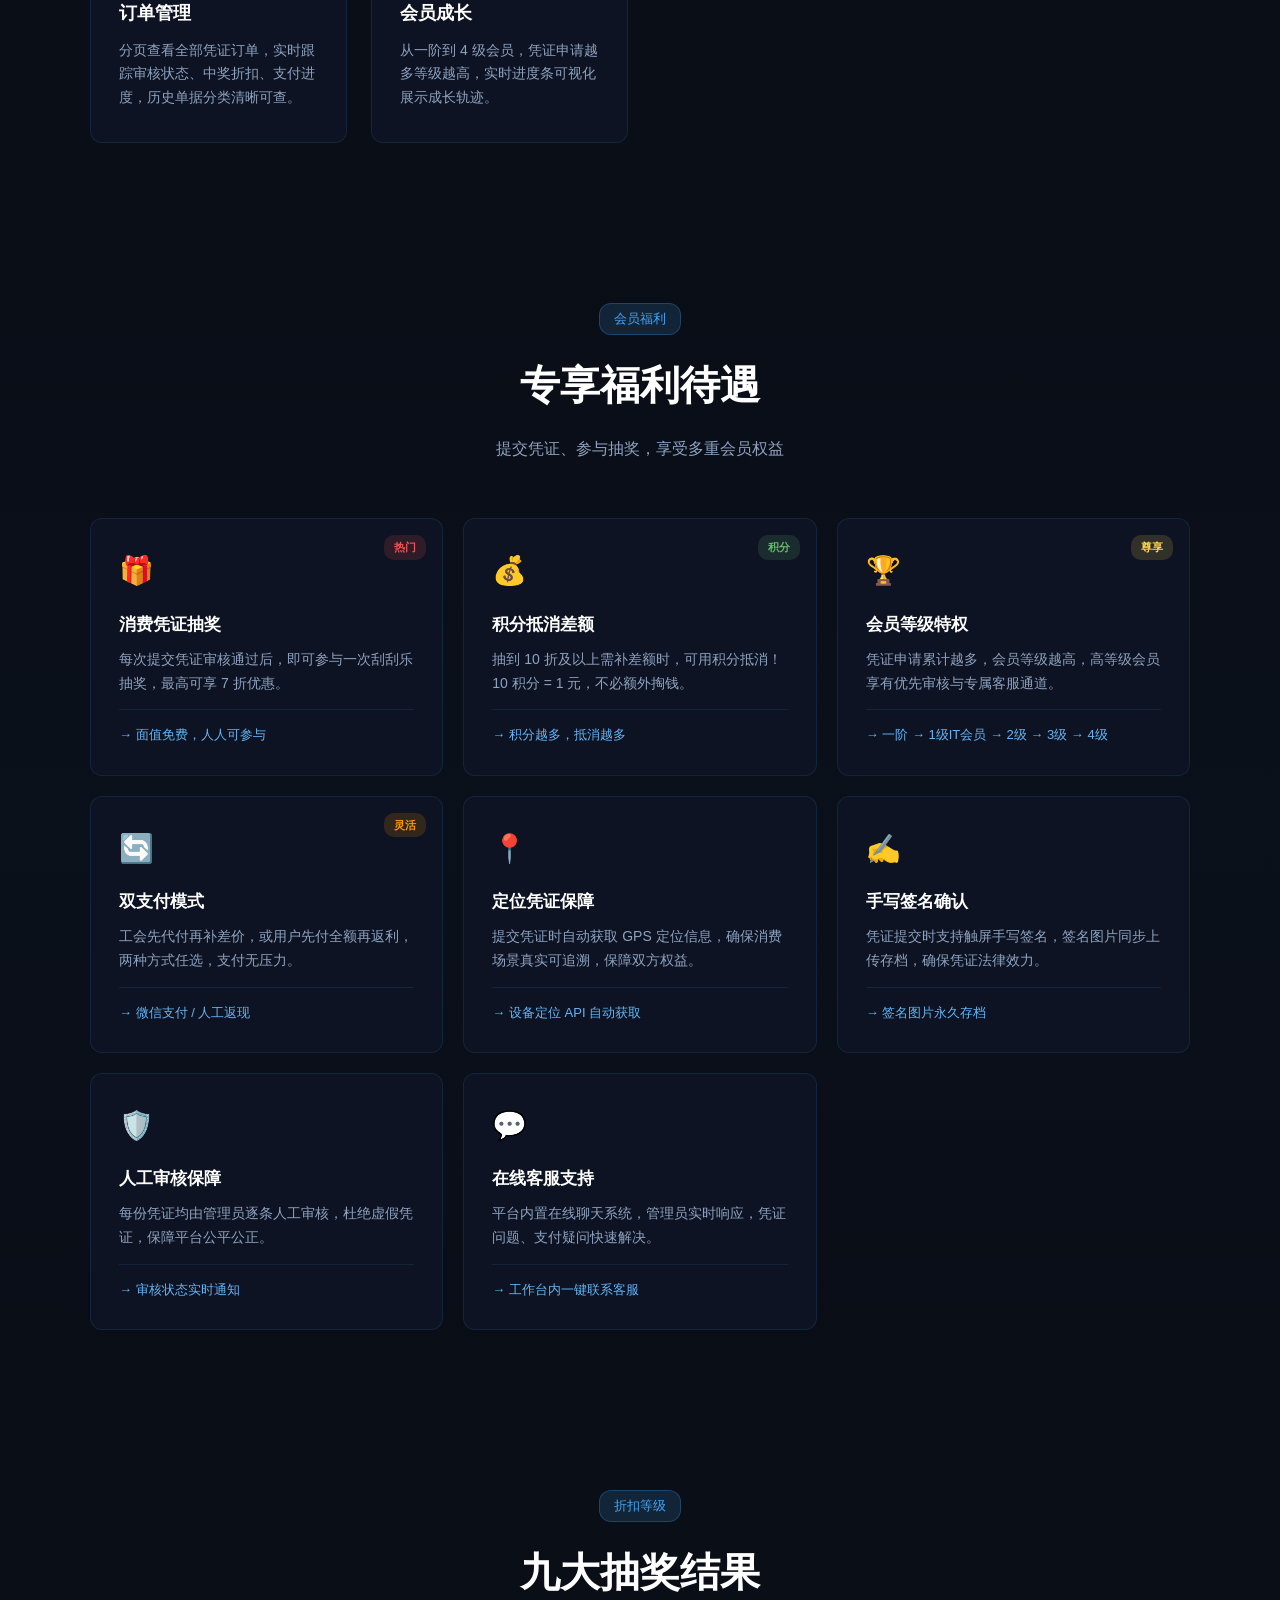
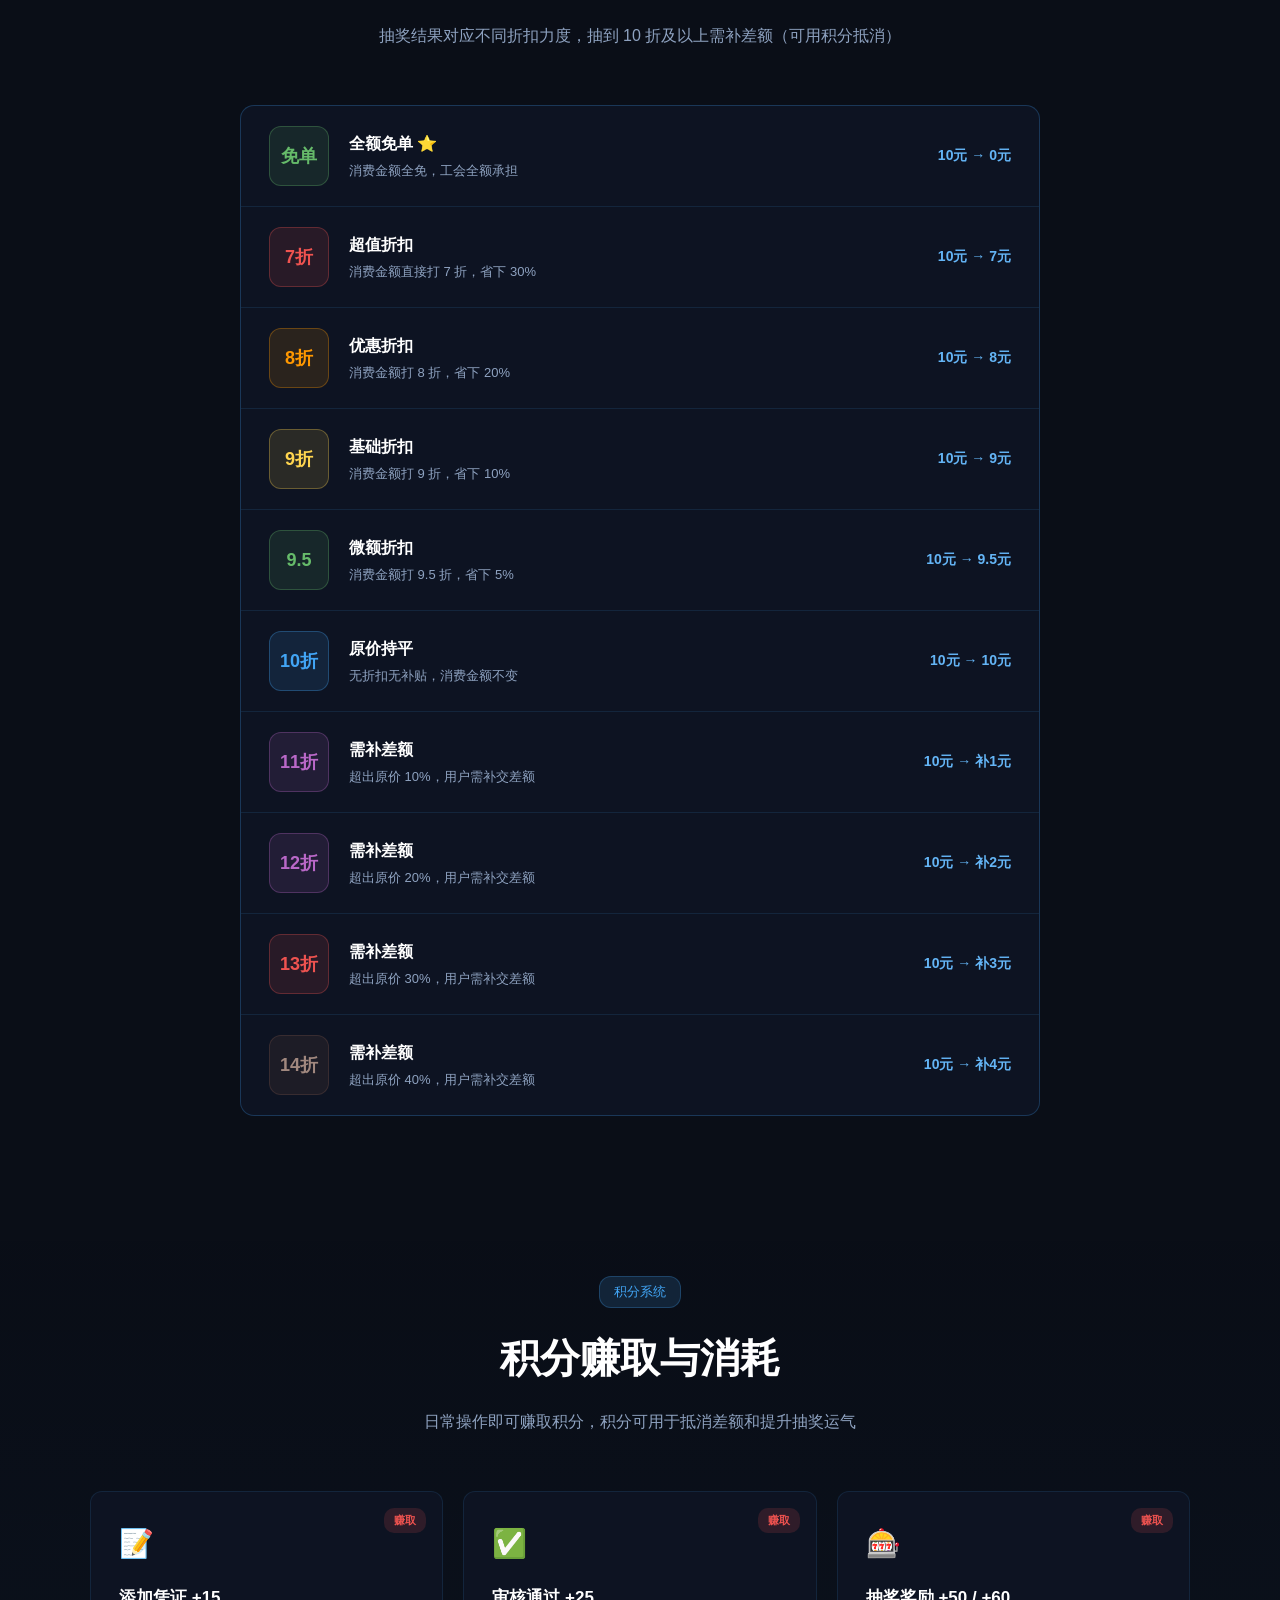
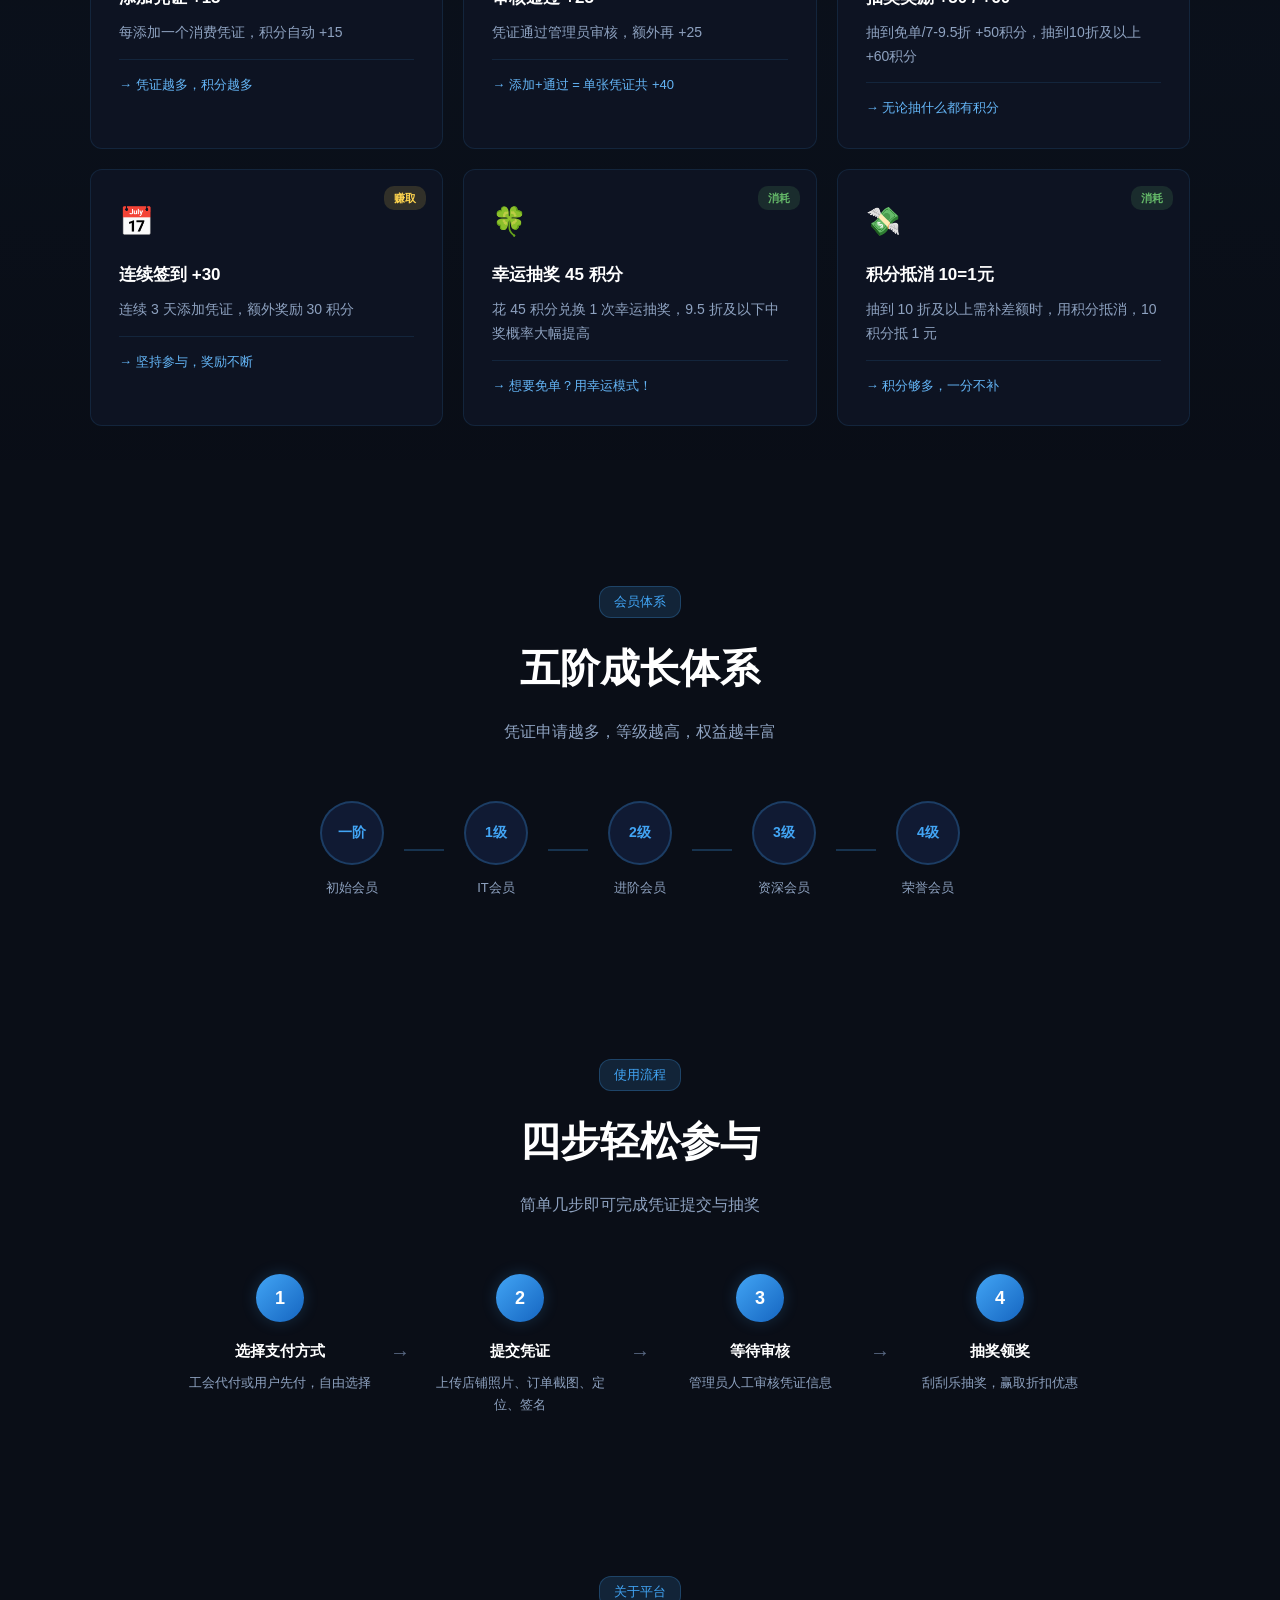
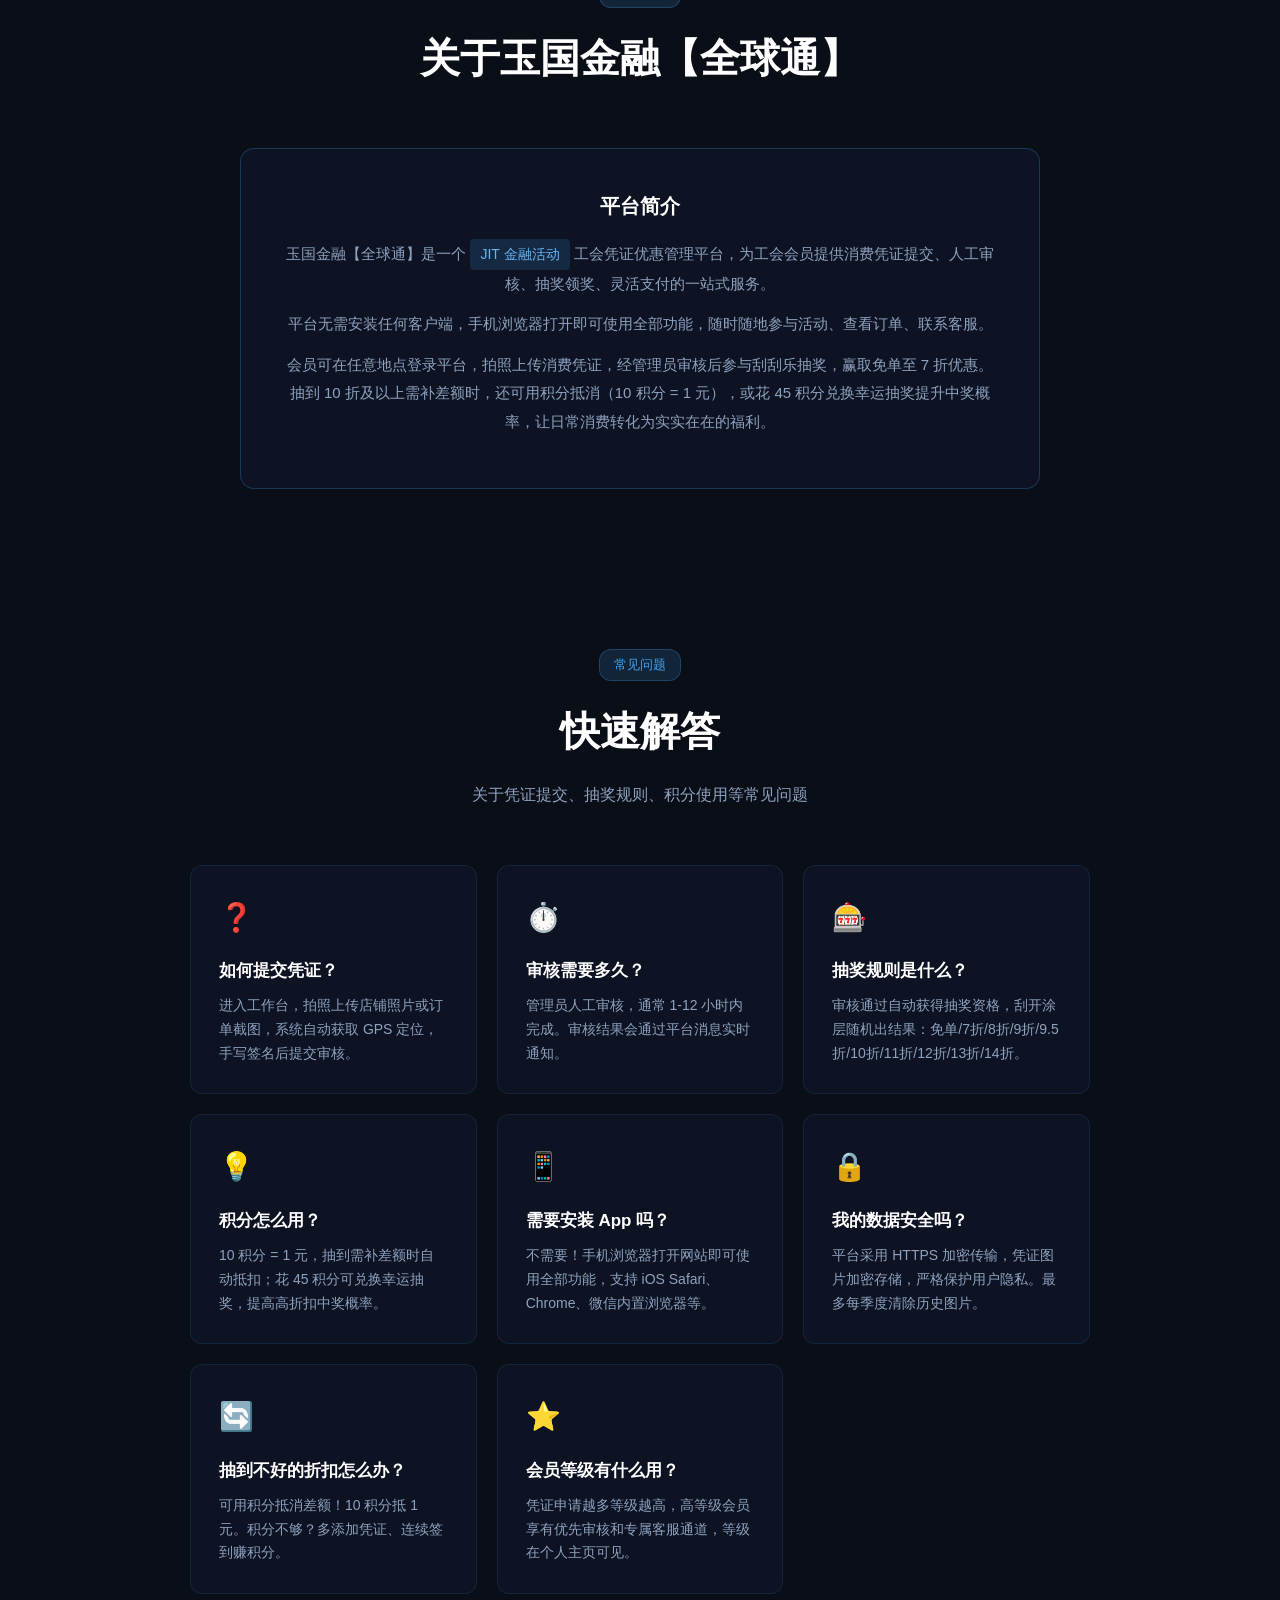
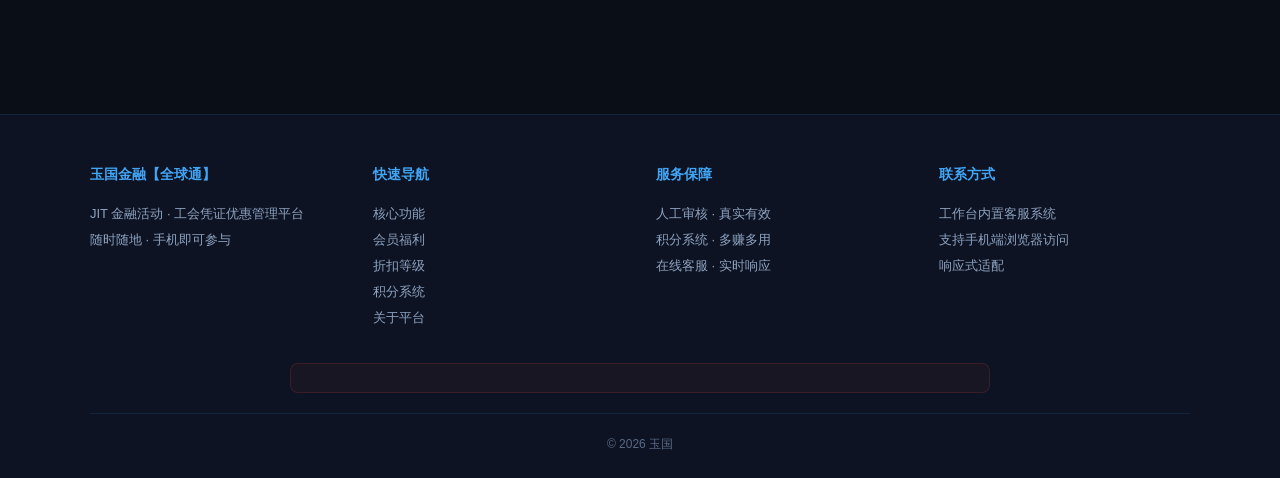
==== commit 7cee565e: "彻底下线通用 SQL 通道，前端改为具名 /db 操作接口 - 新增 /db 端点与 88 条服务端操作目录：客户端只传 op 名与参数，SQL 文本不再下发 - 按 public/user/admi" ====
--- a/index.html
+++ b/index.html
@@ -687,7 +687,7 @@
 </div>
 
 <script src="js/config.js?v=3.5.0"></script>
-<script src="js/api.js?v=3.6.0"></script>
+<script src="js/api.js?v=3.6.1"></script>
 <script>
 // ===== 匿名联系管理员（所有访客共用「匿名」身份） =====
 (function() {
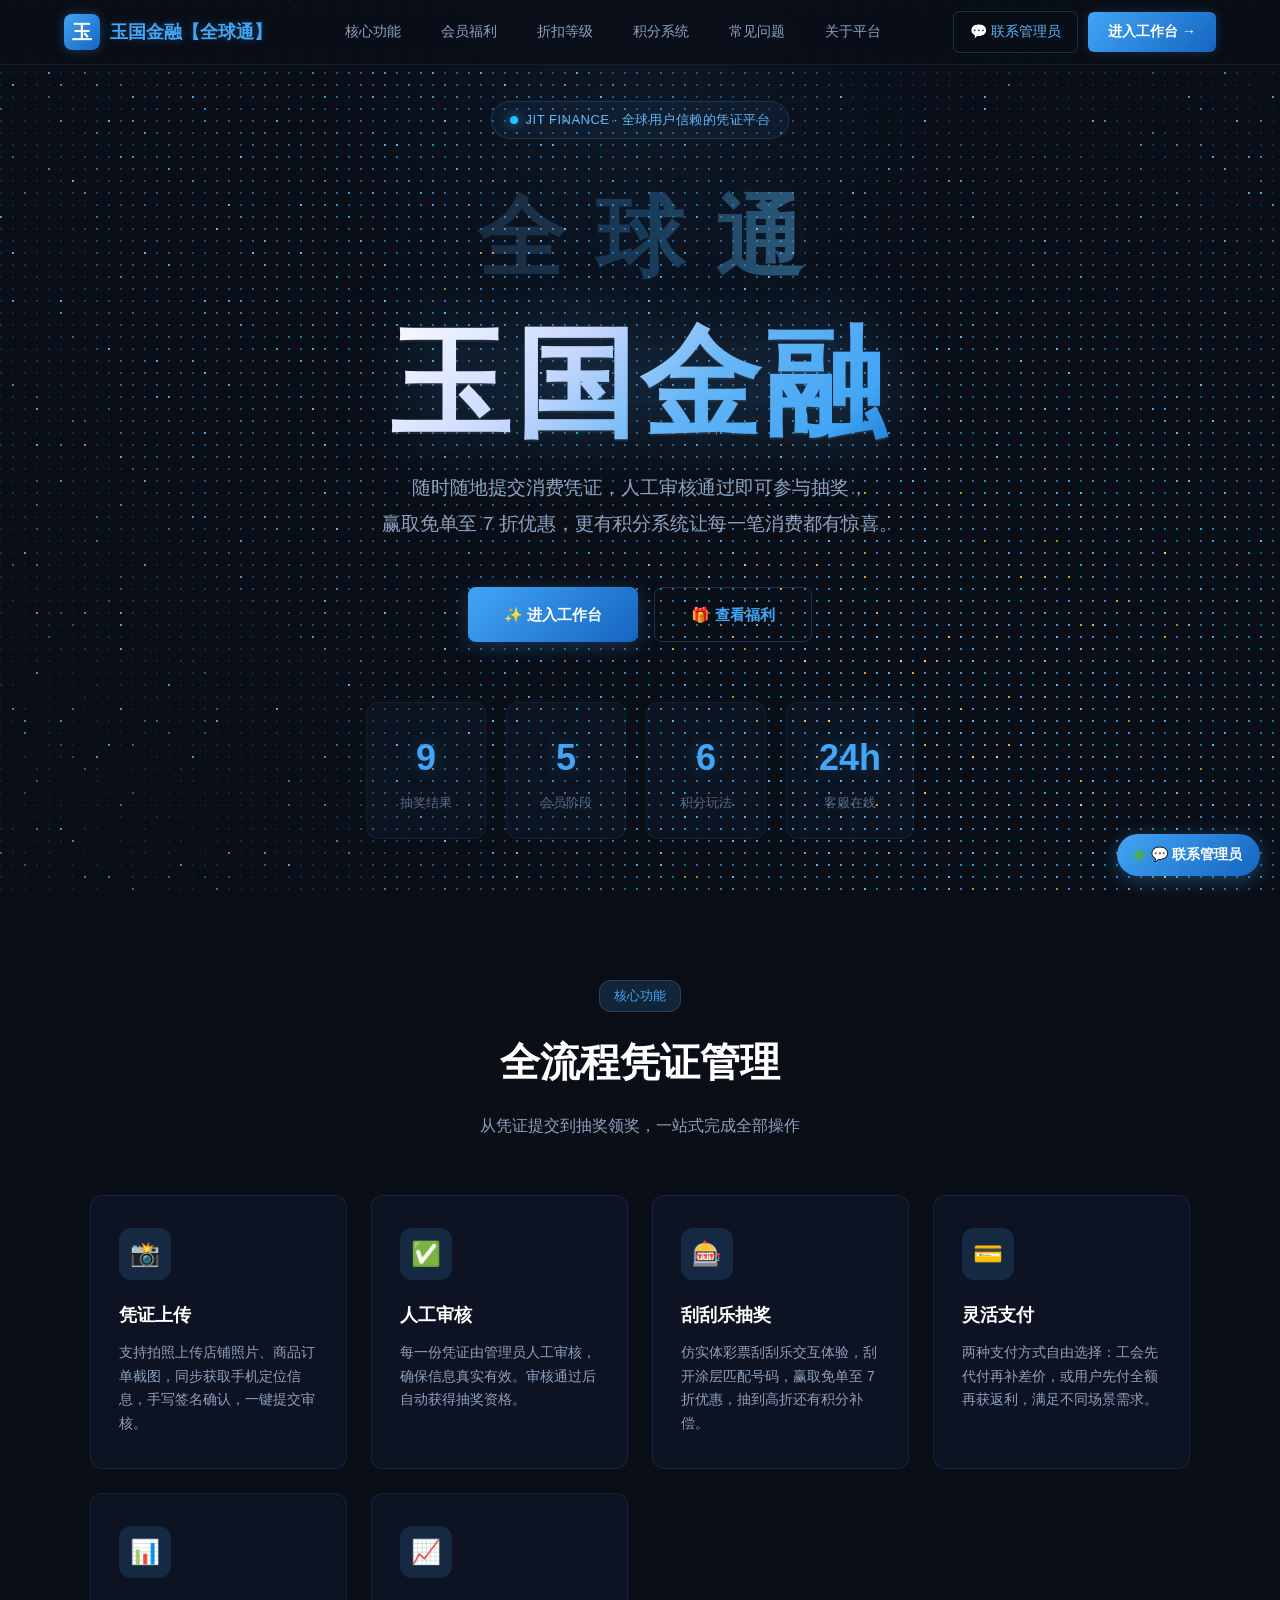
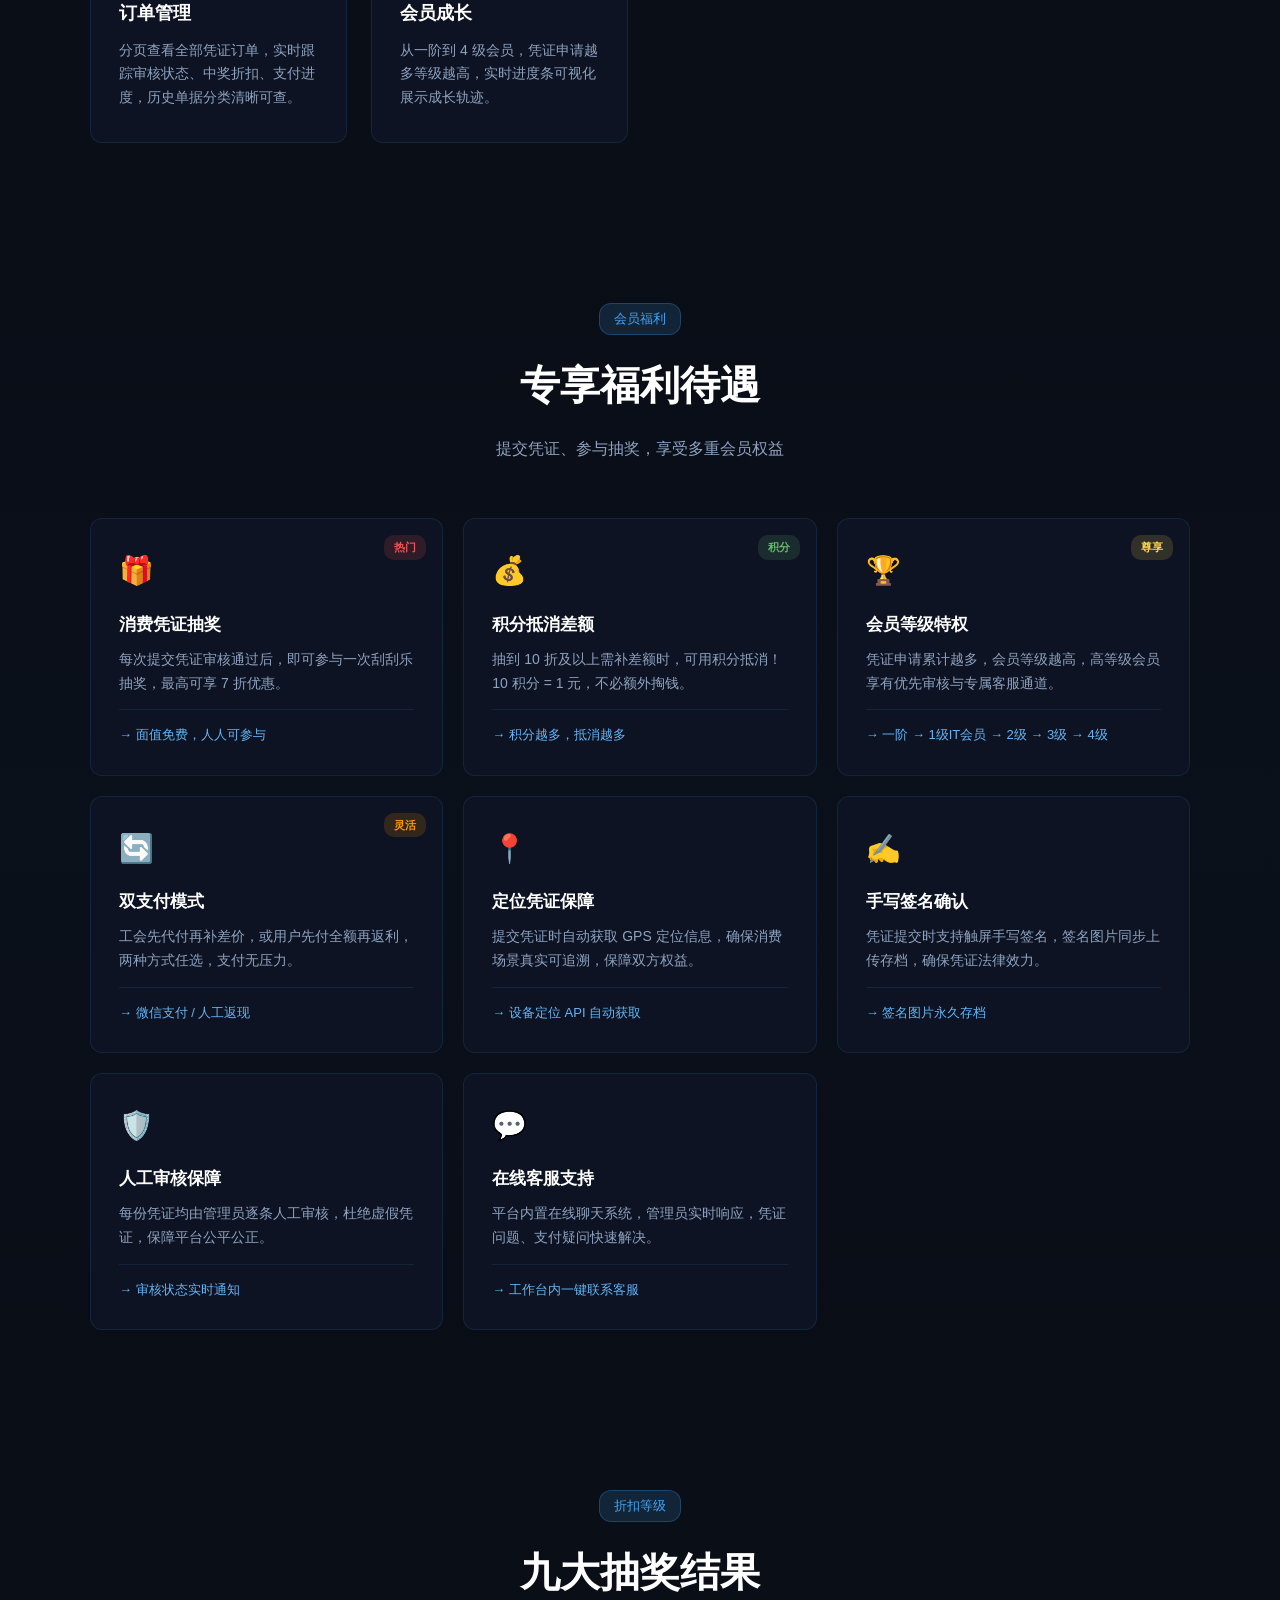
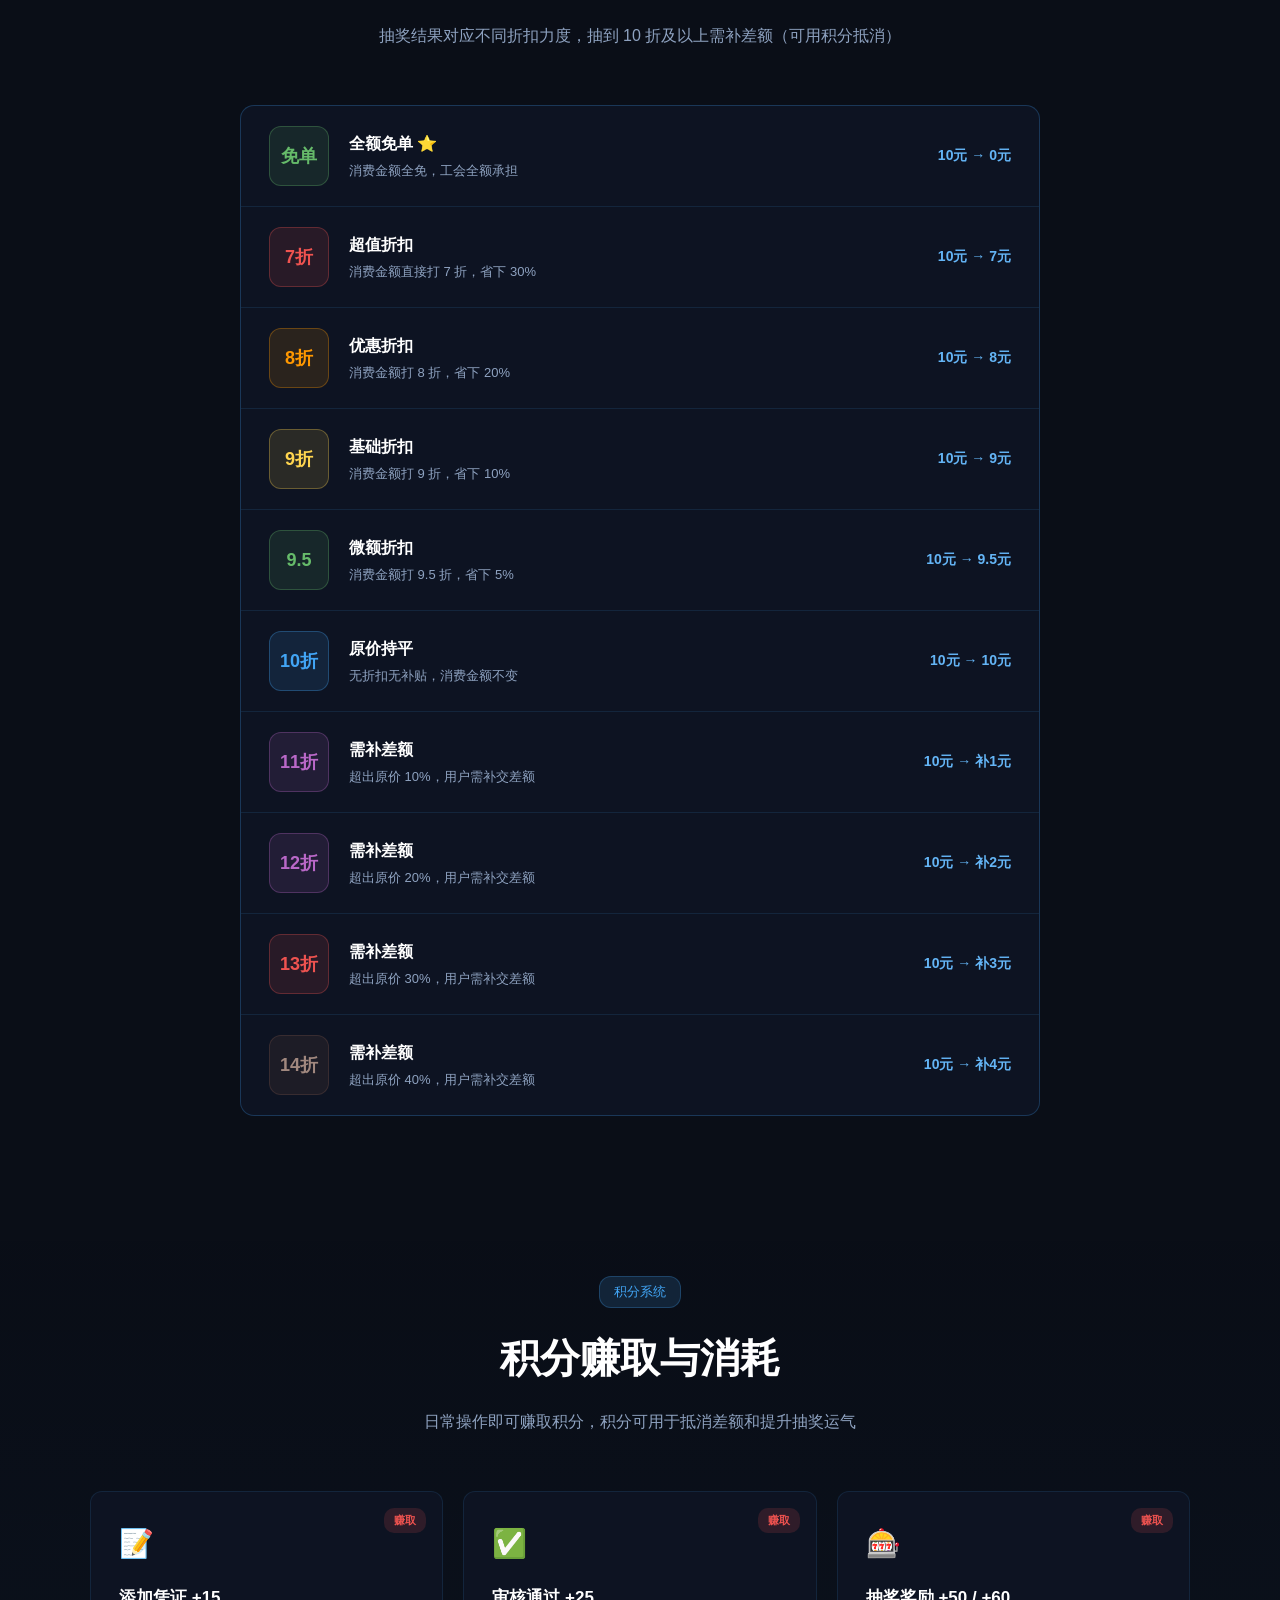
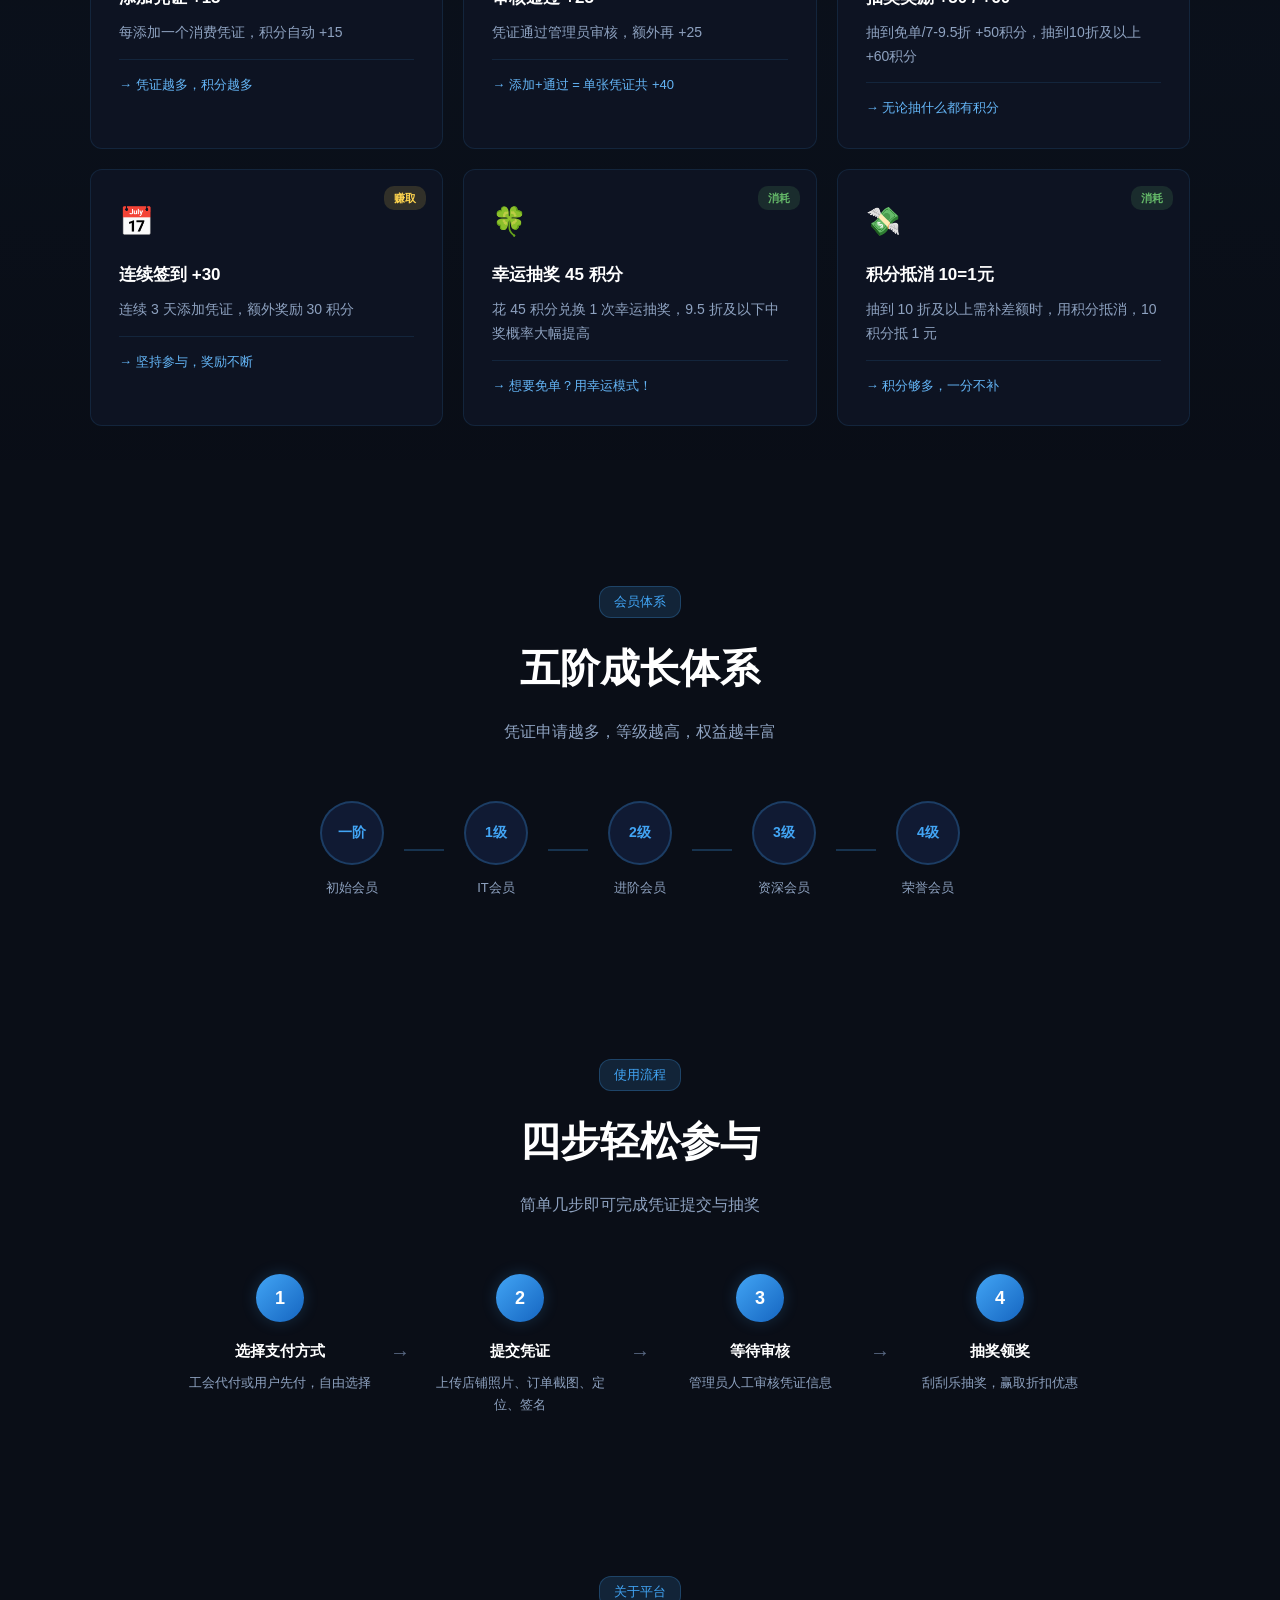
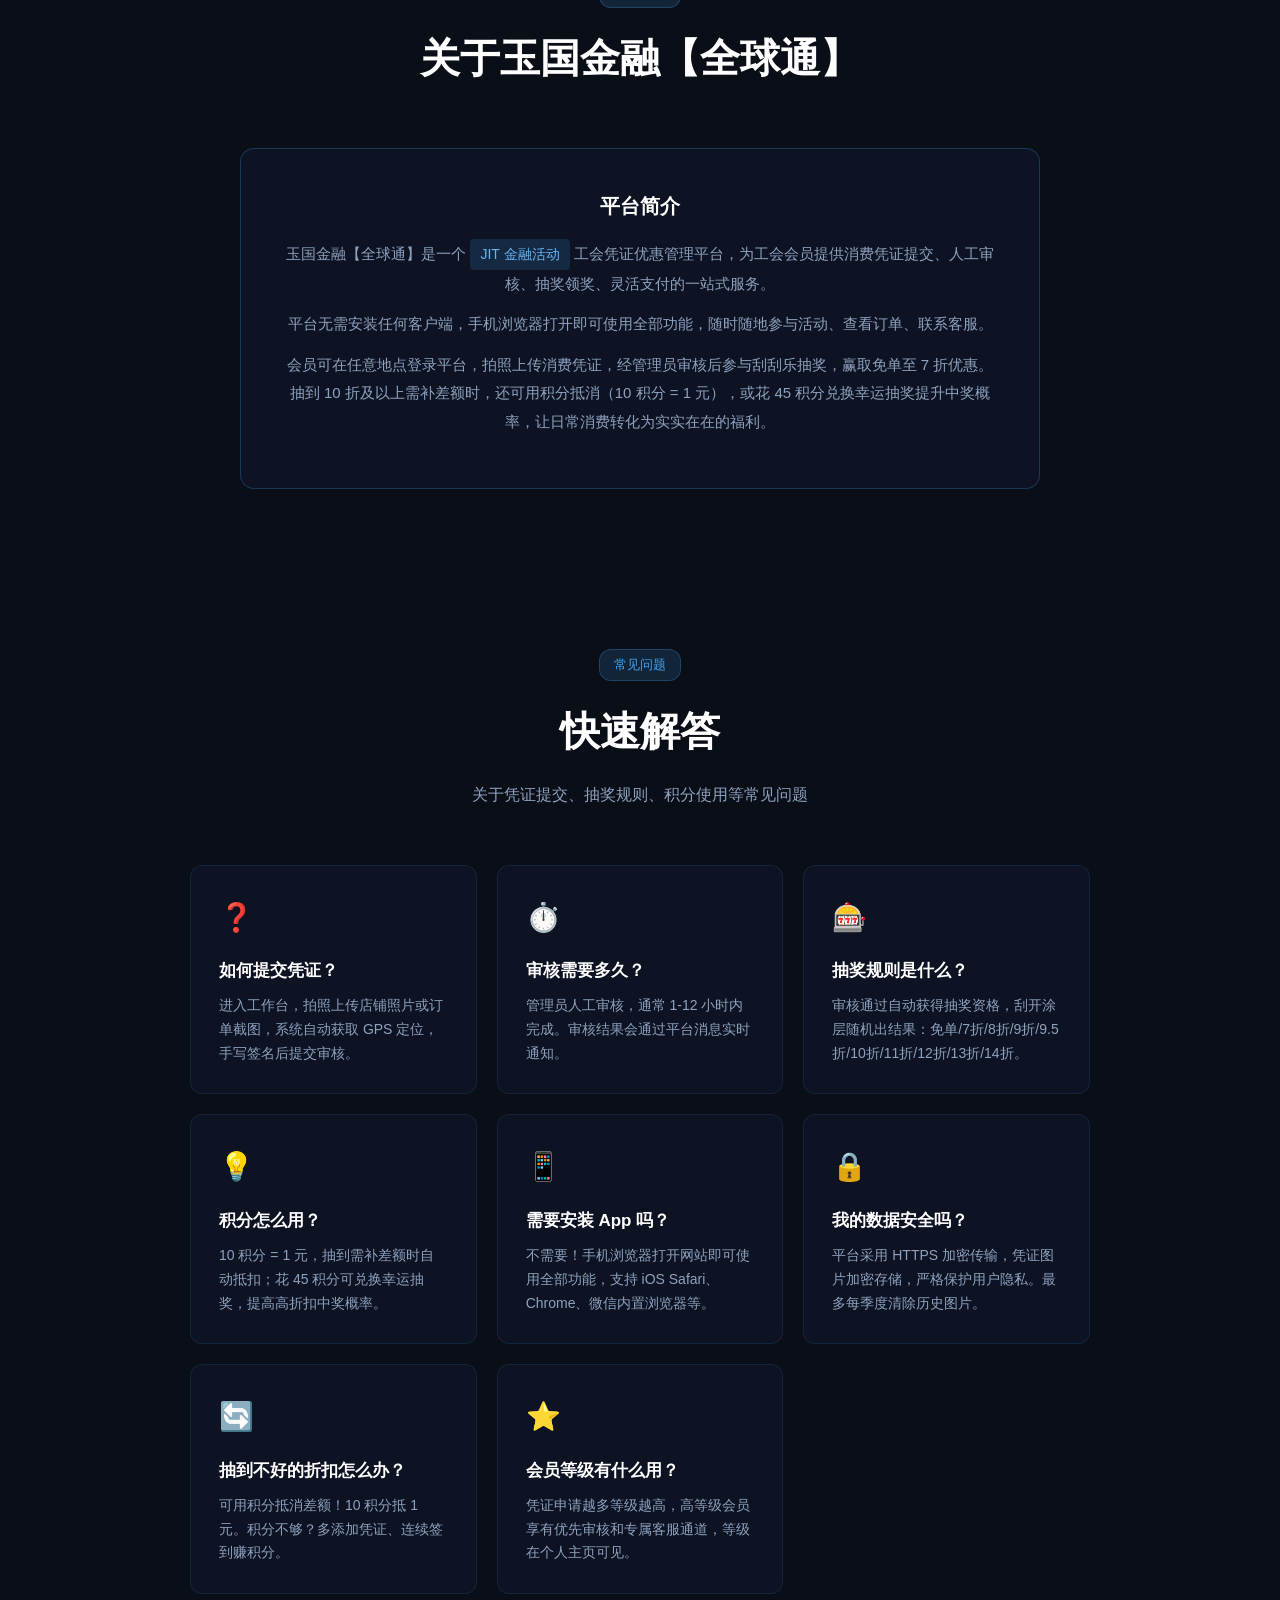
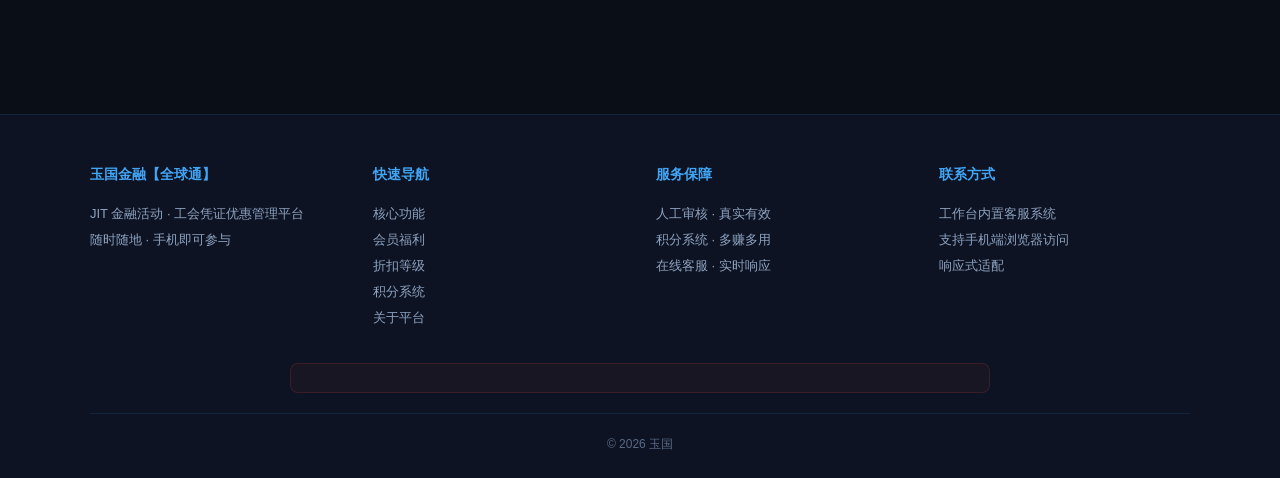
==== commit 033b9de8: "修复功能回归并加固积分与凭证安全 - 社区动态查询补登记具名接口，修复锁定 /sql 后信息流加载失败 - 登录用户可正常读写匿名留言板公共频道 - 签到改由服务端记录，任务奖励仅在服务端发放成功后落" ====
--- a/index.html
+++ b/index.html
@@ -687,7 +687,7 @@
 </div>
 
 <script src="js/config.js?v=3.5.0"></script>
-<script src="js/api.js?v=3.6.1"></script>
+<script src="js/api.js?v=3.6.2"></script>
 <script>
 // ===== 匿名联系管理员（所有访客共用「匿名」身份） =====
 (function() {
